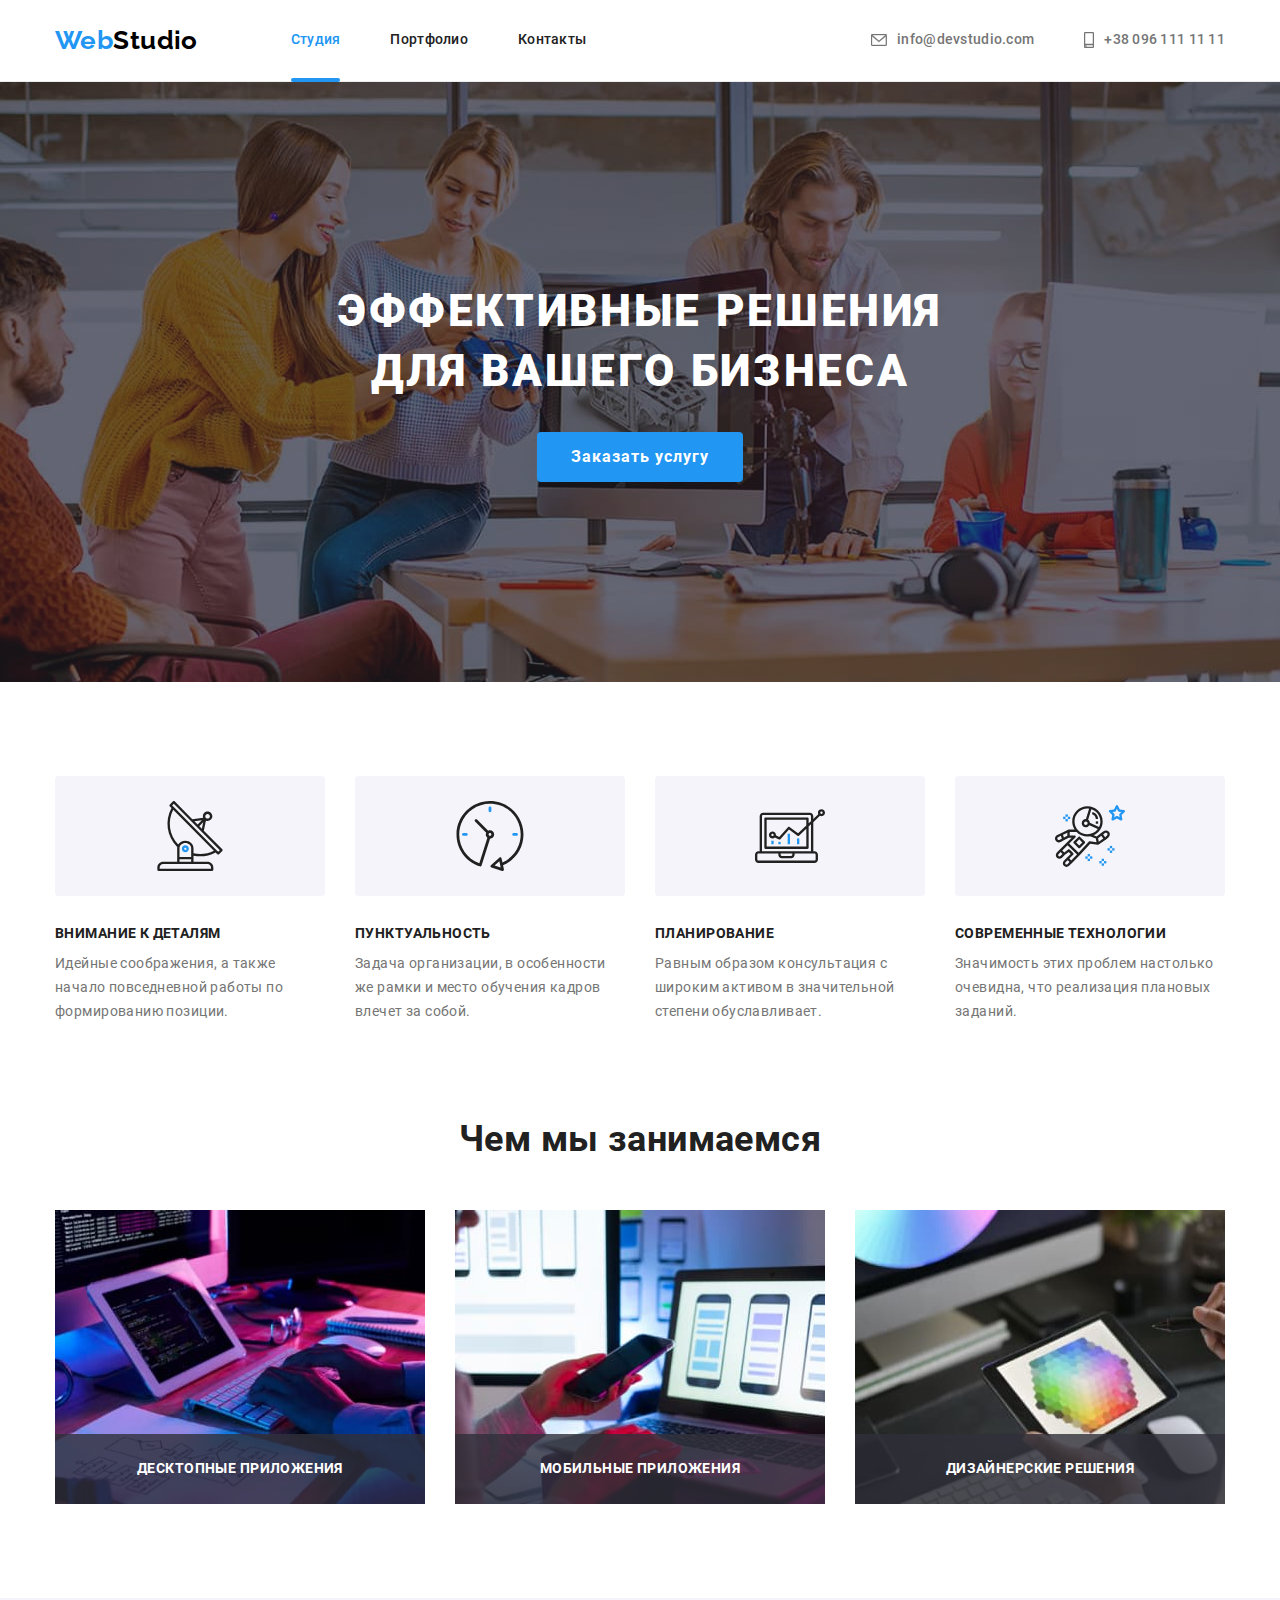
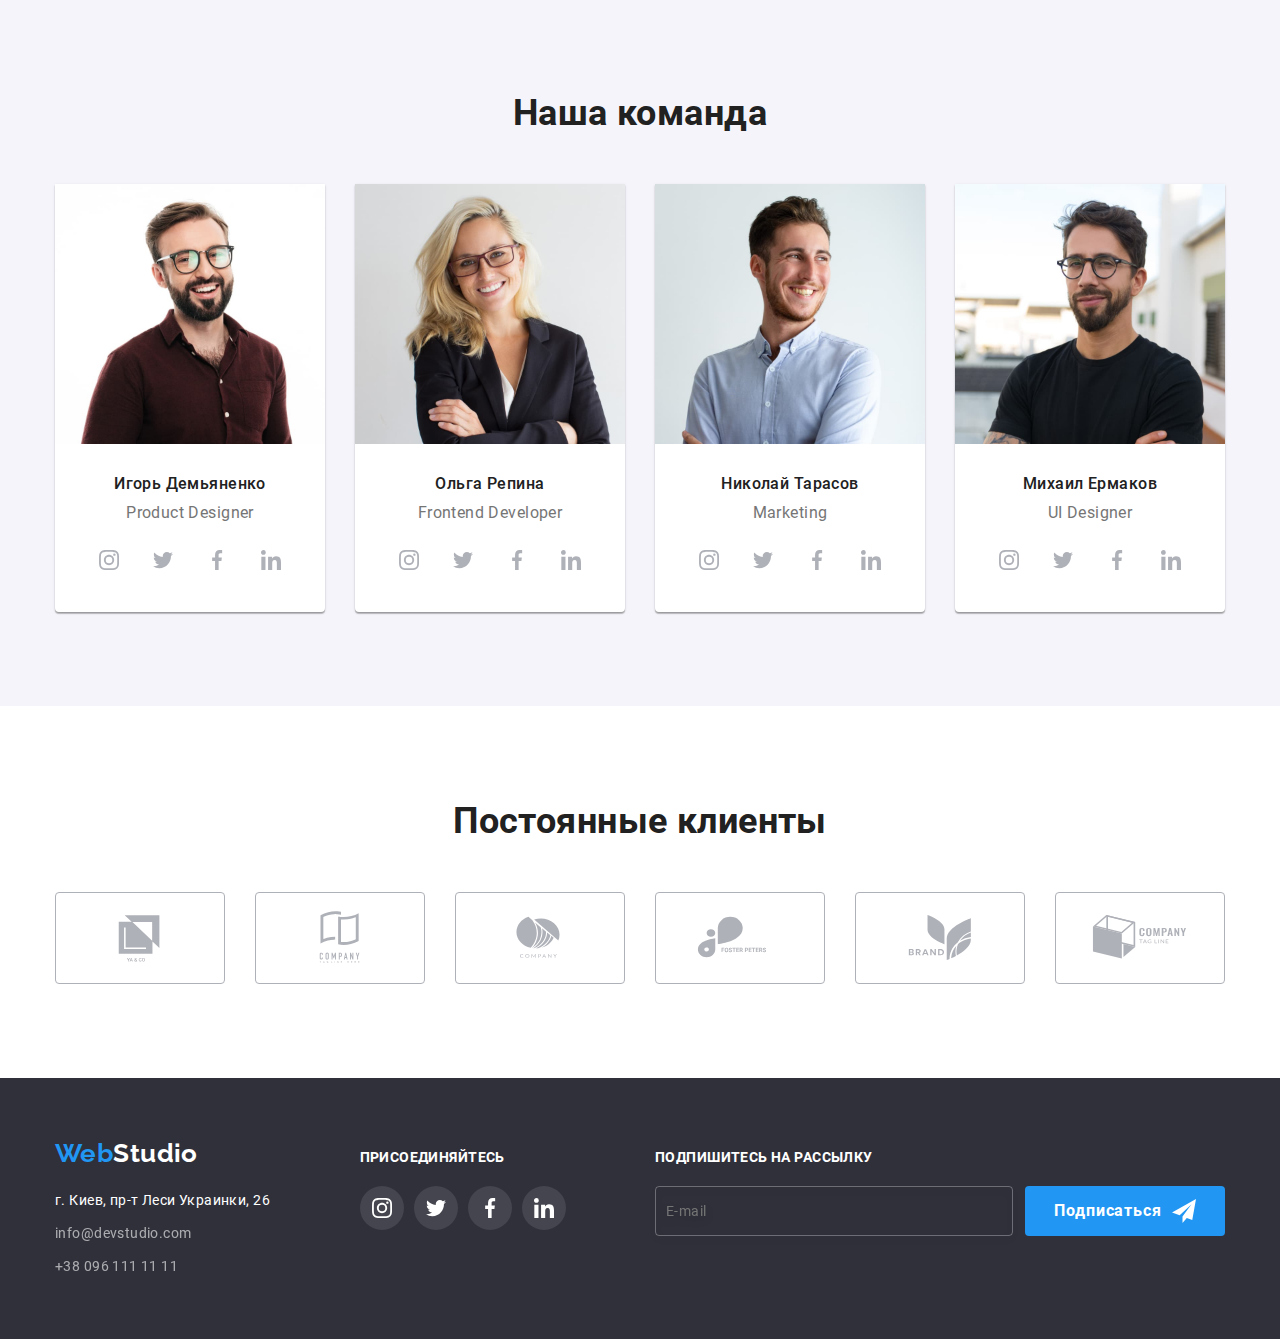
==== index.html @ 755f178f "Добавляет файлы из ДЗ№7" ====
<!DOCTYPE html>
<html lang="ru">
  <head>
    <meta charset="UTF-8" />
    <meta http-equiv="X-UA-Compatible" content="IE=edge" />
    <meta name="viewport" content="width=device-width, initial-scale=1.0" />
    <title>WebStudio</title>
    <link rel="stylesheet" href="./css/main.min.css " />
  </head>
  <body>
    <header class="header">
      <div class="container header__container">
        <nav class="header__nav">
          <a class="logo header__logo link" href="./index.html"><span class="logo--accent">Web</span>Studio</a>
          <ul class="menu">
            <li class="menu__item"><a class="link menu__link menu__link--current" href="./index.html">Студия</a></li>
            <li class="menu__item"><a class="link menu__link" href="./portfolio.html">Портфолио</a></li>
            <li class="menu__item"><a class="link menu__link" href="">Контакты</a></li>
          </ul>
        </nav>

        <ul class="menu header__contact">
          <li class="menu__item">
            <a class="link menu__link" href="mailto:info@devstudio.com">
              <svg class="menu__icon" width="16" height="12">
                <use href="./images/icons/sprite.svg#icon-mail"></use>
              </svg>
              info@devstudio.com
            </a>
          </li>
          <li class="menu__item">
            <a class="link menu__link" href="tel:+380961111111">
              <svg class="menu__icon" width="10" height="16">
                <use href="./images/icons/sprite.svg#icon-phone"></use>
              </svg>
              +38 096 111 11 11
            </a>
          </li>
        </ul>
      </div>
    </header>

    <main class="main">
      <section class="hero block block--bg-dark">
        <div class="container">
          <h1 class="hero__title">Эффективные решения<br />для вашего бизнеса</h1>
          <button class="hero__btn button" type="button" data-modal-open>Заказать услугу</button>
        </div>
      </section>

      <section class="features section">
        <div class="container">
          <h2 class="visually-hidden">Особенности</h2>
          <ul class="flex-list">
            <li class="item features__item">
              <h3 class="features__subtitle">Внимание к деталям</h3>
              <p class="features__text">
                Идейные соображения, а также начало повседневной работы по формированию позиции.
              </p>
            </li>
            <li class="item features__item">
              <h3 class="features__subtitle">Пунктуальность</h3>
              <p class="features__text">
                Задача организации, в особенности же рамки и место обучения кадров влечет за собой.
              </p>
            </li>
            <li class="item features__item">
              <h3 class="features__subtitle">Планирование</h3>
              <p class="features__text">
                Равным образом консультация с широким активом в значительной степени обуславливает.
              </p>
            </li>
            <li class="item features__item">
              <h3 class="features__subtitle">Современные технологии</h3>
              <p class="features__text">Значимость этих проблем настолько очевидна, что реализация плановых заданий.</p>
            </li>
          </ul>
        </div>
      </section>

      <section class="working section">
        <div class="container">
          <h2 class="section__title">Чем мы занимаемся</h2>
          <ul class="flex-list">
            <li class="item working__item">
              <div class="working__thumb">
                <img src="./images/studio/working-1.jpg" width="370" alt="десктопные приложения" />
                <div class="working__label">
                  <p class="working__text">Десктопные приложения</p>
                </div>
              </div>
            </li>
            <li class="item working__item">
              <div class="working__thumb">
                <img src="./images/studio/working-2.jpg" width="370" alt="мобильные приложения" />
                <div class="working__label">
                  <p class="working__text">Мобильные приложения</p>
                </div>
              </div>
            </li>
            <li class="item working__item">
              <div class="working__thumb">
                <img src="./images/studio/working-3.jpg" width="370" alt="дизайнерские решения" />
                <div class="working__label">
                  <p class="working__text">Дизайнерские решения</p>
                </div>
              </div>
            </li>
          </ul>
        </div>
      </section>

      <section class="team section">
        <div class="container">
          <h2 class="section__title">Наша команда</h2>
          <ul class="flex-list">
            <li class="item team__item">
              <img src="./images/studio/igor-demyanenko.jpg" width="270" alt="Игорь Демьяненко" />
              <div class="team__cards">
                <h3 class="team__subtitle">Игорь Демьяненко</h3>
                <p class="team__text" lang="en">Product Designer</p>
                <ul class="social-icons">
                  <li class="social-icons__item">
                    <a href="" class="social-icons__link" target="_blank" rel="noopener noreferrer">
                      <svg class="social-icons__svg">
                        <use href="./images/icons/sprite.svg#icon-instagram"></use>
                      </svg>
                    </a>
                  </li>
                  <li class="social-icons__item">
                    <a href="" class="social-icons__link" target="_blank" rel="noopener noreferrer">
                      <svg class="social-icons__svg">
                        <use href="./images/icons/sprite.svg#icon-twitter"></use>
                      </svg>
                    </a>
                  </li>
                  <li class="social-icons__item">
                    <a href="" class="social-icons__link" target="_blank" rel="noopener noreferrer">
                      <svg class="social-icons__svg">
                        <use href="./images/icons/sprite.svg#icon-facebook"></use>
                      </svg>
                    </a>
                  </li>
                  <li class="social-icons__item">
                    <a href="" class="social-icons__link" target="_blank" rel="noopener noreferrer">
                      <svg class="social-icons__svg">
                        <use href="./images/icons/sprite.svg#icon-linkedin"></use>
                      </svg>
                    </a>
                  </li>
                </ul>
              </div>
            </li>
            <li class="item team__item">
              <img src="./images/studio/olga-repina.jpg" width="270" alt="Ольга Репина" />
              <div class="team__cards">
                <h3 class="team__subtitle">Ольга Репина</h3>
                <p class="team__text" lang="en">Frontend Developer</p>
                <ul class="social-icons">
                  <li class="social-icons__item">
                    <a href="" class="social-icons__link" target="_blank" rel="noopener noreferrer">
                      <svg class="social-icons__svg">
                        <use href="./images/icons/sprite.svg#icon-instagram"></use>
                      </svg>
                    </a>
                  </li>
                  <li class="social-icons__item">
                    <a href="" class="social-icons__link" target="_blank" rel="noopener noreferrer">
                      <svg class="social-icons__svg">
                        <use href="./images/icons/sprite.svg#icon-twitter"></use>
                      </svg>
                    </a>
                  </li>
                  <li class="social-icons__item">
                    <a href="" class="social-icons__link" target="_blank" rel="noopener noreferrer">
                      <svg class="social-icons__svg">
                        <use href="./images/icons/sprite.svg#icon-facebook"></use>
                      </svg>
                    </a>
                  </li>
                  <li class="social-icons__item">
                    <a href="" class="social-icons__link" target="_blank" rel="noopener noreferrer">
                      <svg class="social-icons__svg">
                        <use href="./images/icons/sprite.svg#icon-linkedin"></use>
                      </svg>
                    </a>
                  </li>
                </ul>
              </div>
            </li>
            <li class="item team__item">
              <img src="./images/studio/nikolay-tarasov.jpg" width="270" alt="Николай Тарасов" />
              <div class="team__cards">
                <h3 class="team__subtitle">Николай Тарасов</h3>
                <p class="team__text" lang="en">Marketing</p>
                <ul class="social-icons">
                  <li class="social-icons__item">
                    <a href="" class="social-icons__link" target="_blank" rel="noopener noreferrer">
                      <svg class="social-icons__svg">
                        <use href="./images/icons/sprite.svg#icon-instagram"></use>
                      </svg>
                    </a>
                  </li>
                  <li class="social-icons__item">
                    <a href="" class="social-icons__link" target="_blank" rel="noopener noreferrer">
                      <svg class="social-icons__svg">
                        <use href="./images/icons/sprite.svg#icon-twitter"></use>
                      </svg>
                    </a>
                  </li>
                  <li class="social-icons__item">
                    <a href="" class="social-icons__link" target="_blank" rel="noopener noreferrer">
                      <svg class="social-icons__svg">
                        <use href="./images/icons/sprite.svg#icon-facebook"></use>
                      </svg>
                    </a>
                  </li>
                  <li class="social-icons__item">
                    <a href="" class="social-icons__link" target="_blank" rel="noopener noreferrer">
                      <svg class="social-icons__svg">
                        <use href="./images/icons/sprite.svg#icon-linkedin"></use>
                      </svg>
                    </a>
                  </li>
                </ul>
              </div>
            </li>
            <li class="item team__item">
              <img src="./images/studio/mikhail-yermakov.jpg" width="270" alt="Михаил Ермаков" />
              <div class="team__cards">
                <h3 class="team__subtitle">Михаил Ермаков</h3>
                <p class="team__text" lang="en">UI Designer</p>
                <ul class="social-icons">
                  <li class="social-icons__item">
                    <a href="" class="social-icons__link" target="_blank" rel="noopener noreferrer">
                      <svg class="social-icons__svg">
                        <use href="./images/icons/sprite.svg#icon-instagram"></use>
                      </svg>
                    </a>
                  </li>
                  <li class="social-icons__item">
                    <a href="" class="social-icons__link" target="_blank" rel="noopener noreferrer">
                      <svg class="social-icons__svg">
                        <use href="./images/icons/sprite.svg#icon-twitter"></use>
                      </svg>
                    </a>
                  </li>
                  <li class="social-icons__item">
                    <a href="" class="social-icons__link" target="_blank" rel="noopener noreferrer">
                      <svg class="social-icons__svg">
                        <use href="./images/icons/sprite.svg#icon-facebook"></use>
                      </svg>
                    </a>
                  </li>
                  <li class="social-icons__item">
                    <a href="" class="social-icons__link" target="_blank" rel="noopener noreferrer">
                      <svg class="social-icons__svg">
                        <use href="./images/icons/sprite.svg#icon-linkedin"></use>
                      </svg>
                    </a>
                  </li>
                </ul>
              </div>
            </li>
          </ul>
        </div>
      </section>

      <section class="client section">
        <div class="container">
          <h2 class="section__title">Постоянные клиенты</h2>
          <ul class="client__list">
            <li class="client__item">
              <a href="" class="client__link">
                <svg class="client__icons">
                  <use href="./images/icons/sprite.svg#icon-yaco"></use>
                </svg>
              </a>
            </li>
            <li class="client__item">
              <a href="" class="client__link">
                <svg class="client__icons">
                  <use href="./images/icons/sprite.svg#icon-tegline-here"></use>
                </svg>
              </a>
            </li>
            <li class="client__item">
              <a href="" class="client__link">
                <svg class="client__icons">
                  <use href="./images/icons/sprite.svg#icon-company"></use>
                </svg>
              </a>
            </li>
            <li class="client__item">
              <a href="" class="client__link">
                <svg class="client__icons">
                  <use href="./images/icons/sprite.svg#icon-foster"></use>
                </svg>
              </a>
            </li>
            <li class="client__item">
              <a href="" class="client__link">
                <svg class="client__icons">
                  <use href="./images/icons/sprite.svg#icon-brend"></use>
                </svg>
              </a>
            </li>
            <li class="client__item">
              <a href="" class="client__link">
                <svg class="client__icons">
                  <use href="./images/icons/sprite.svg#icon-teg-line"></use>
                </svg>
              </a>
            </li>
          </ul>
        </div>
      </section>
    </main>

    <footer class="footer block block--bg-dark">
      <div class="container footer__box">
        <div class="footer__block">
          <a class="logo footer__logo link" href="./index.html"><span class="logo--accent">Web</span>Studio</a>
          <address class="address">
            <ul class="address__list">
              <li class="address__item">
                <a
                  class="link address__link"
                  href="https://goo.gl/maps/YKfrbPaqu9JPs9dHA"
                  target="_blank"
                  rel="noopener noreferrer"
                >
                  г. Киев, пр-т Леси Украинки, 26
                </a>
              </li>
              <li class="address__item">
                <a class="link address__link" href="mailto:info@devstudio.com">info@devstudio.com</a>
              </li>
              <li class="address__item">
                <a class="link address__link" href="tel:+380961111111">+38 096 111 11 11</a>
              </li>
            </ul>
          </address>
        </div>
        <div class="footer__block">
          <p class="footer__title">присоединяйтесь</p>
          <ul class="social-icons">
            <li class="social-icons__item">
              <a href="" class="social-icons__link" target="_blank" rel="noopener noreferrer">
                <svg class="social-icons__svg social-icons__svg--write">
                  <use href="./images/icons/sprite.svg#icon-instagram"></use>
                </svg>
              </a>
            </li>
            <li class="social-icons__item">
              <a href="" class="social-icons__link" target="_blank" rel="noopener noreferrer">
                <svg class="social-icons__svg social-icons__svg--write">
                  <use href="./images/icons/sprite.svg#icon-twitter"></use>
                </svg>
              </a>
            </li>
            <li class="social-icons__item">
              <a href="" class="social-icons__link" target="_blank" rel="noopener noreferrer">
                <svg class="social-icons__svg social-icons__svg--write">
                  <use href="./images/icons/sprite.svg#icon-facebook"></use>
                </svg>
              </a>
            </li>
            <li class="social-icons__item">
              <a href="" class="social-icons__link" target="_blank" rel="noopener noreferrer">
                <svg class="social-icons__svg social-icons__svg--write">
                  <use href="./images/icons/sprite.svg#icon-linkedin"></use>
                </svg>
              </a>
            </li>
          </ul>
        </div>

        <form class="form-subscription">
          <label class="form-subscription__text" for="email">Подпишитесь на рассылку</label>
          <input
            class="form-subscription__input"
            type="email"
            name="email"
            placeholder="E-mail"
            id="email"
            autocomplete="off"
          />
          <button class="form-subscription__btn button" type="submit">
            Подписаться
            <svg class="form-subscription__svg">
              <use href="./images/icons/sprite.svg#icon-send"></use>
            </svg>
          </button>
        </form>
      </div>
    </footer>

    <!-- Модальное окно -->
    <div class="backdrop is-hidden" data-modal>
      <div class="modal">
        <button class="modal__btn-close" type="button" data-modal-close>
          <svg class="modal__icone-close">
            <use href="./images/icons/sprite.svg#icon-close"></use>
          </svg>
        </button>

        <form class="modal-form">
          <p class="modal-form__title">Оставьте свои данные, мы вам перезвоним</p>
          <div class="modal-form-group">
            <div class="modal-form__field">
              <label class="modal-form__label" for="username">Имя</label>
              <input class="modal-form__input" type="text" name="username" id="username" />
              <svg class="modal-form__icone">
                <use href="./images/icons/sprite.svg#icon-person"></use>
              </svg>
            </div>
            <div class="modal-form__field">
              <label class="modal-form__label" for="tel">Телефон</label>
              <input class="modal-form__input" type="tel" name="tel" id="tel" />
              <svg class="modal-form__icone">
                <use href="./images/icons/sprite.svg#icon-telephone"></use>
              </svg>
            </div>
            <div class="modal-form__field">
              <label class="modal-form__label" for="mail">Почта</label>
              <input class="modal-form__input" type="email" name="mail" id="mail" />
              <svg class="modal-form__icone">
                <use href="./images/icons/sprite.svg#icon-email-black"></use>
              </svg>
            </div>
            <div class="modal-form__field">
              <label class="modal-form__label" for="comment">Комментарий</label>
              <textarea
                class="modal-form__input modal-form__input--textarea"
                name="comment"
                id="comment"
                placeholder="Введите текст"
              ></textarea>
            </div>
          </div>

          <div class="modal-form__checkbox">
            <input class="checkbox__input visually-hidden" type="checkbox" name="checkbox" id="checkbox" />
            <label class="checkbox__label" for="checkbox">
              Соглашаюсь с рассылкой и принимаю
              <a class="checkbox__link" href="">Условия договора</a>
            </label>
          </div>

          <button class="modal-btn button" type="submit">Отправить</button>
        </form>
      </div>
    </div>

    <script src="./js/modal.js"></script>
  </body>
</html>
---- css/main.min.css ----
/*! modern-normalize v1.1.0 | MIT License | https://github.com/sindresorhus/modern-normalize */*,::before,::after{box-sizing:border-box}html{line-height:1.15;-webkit-text-size-adjust:100%;-moz-tab-size:4;tab-size:4}body{margin:0;font-family:system-ui,-apple-system,"Segoe UI",Roboto,Helvetica,Arial,sans-serif,"Apple Color Emoji","Segoe UI Emoji"}hr{height:0;color:inherit}abbr[title]{text-decoration:underline dotted}b,strong{font-weight:bolder}code,kbd,samp,pre{font-family:ui-monospace, SFMono-Regular, Consolas, "Liberation Mono", Menlo, monospace;font-size:1em}small{font-size:80%}sub,sup{font-size:75%;line-height:0;position:relative;vertical-align:baseline}sub{bottom:-0.25em}sup{top:-0.5em}table{text-indent:0;border-color:inherit}button,input,optgroup,select,textarea{font-family:inherit;font-size:100%;line-height:1.15;margin:0}button,select{text-transform:none}button,[type="button"],[type="reset"],[type="submit"]{-webkit-appearance:button}::-moz-focus-inner{border-style:none;padding:0}:-moz-focusring{outline:1px dotted ButtonText}:-moz-ui-invalid{box-shadow:none}legend{padding:0}progress{vertical-align:baseline}::-webkit-inner-spin-button,::-webkit-outer-spin-button{height:auto}[type="search"]{-webkit-appearance:textfield;outline-offset:-2px}::-webkit-search-decoration{-webkit-appearance:none}::-webkit-file-upload-button{-webkit-appearance:button;font:inherit}summary{display:list-item}@font-face{font-family:"Roboto";font-style:normal;font-weight:400;font-display:swap;src:local("Roboto"),url("../fonts/roboto-v27-latin_cyrillic-regular.woff2") format("woff2"),url("../fonts/roboto-v27-latin_cyrillic-regular.woff") format("woff")}@font-face{font-family:"Roboto";font-style:normal;font-weight:500;font-display:swap;src:local("Roboto"),url("../fonts/roboto-v27-latin_cyrillic-500.woff2") format("woff2"),url("../fonts/roboto-v27-latin_cyrillic-500.woff") format("woff")}@font-face{font-family:"Roboto";font-style:normal;font-weight:700;font-display:swap;src:local("Roboto"),url("../fonts/roboto-v27-latin_cyrillic-700.woff2") format("woff2"),url("../fonts/roboto-v27-latin_cyrillic-700.woff") format("woff")}@font-face{font-family:"Roboto";font-style:normal;font-weight:900;font-display:swap;src:local("Roboto"),url("../fonts/roboto-v27-latin_cyrillic-900.woff2") format("woff2"),url("../fonts/roboto-v27-latin_cyrillic-900.woff") format("woff")}@font-face{font-family:"Raleway";font-style:normal;font-weight:700;font-display:swap;src:local("Raleway"),url("../fonts/raleway-v19-latin_cyrillic-700.woff2") format("woff2"),url("../fonts/raleway-v19-latin_cyrillic-700.woff") format("woff")}:root{--primary-background-color: #ffffff;--secondary-background-color: #2f303a;--accent-background-color: #f5f4fa;--primary-text-color: #212121;--secondary-text-color: #757575;--accent-text-color: #ffffff;--accent-color: #2196f3;--secondary-accent-color: #000000;--icons-color: #afb1b8;--duration: 250ms;--timing-function: cubic-bezier(0.4, 0, 0.2, 1)}html{box-sizing:border-box}*,*::before,*::after{box-sizing:inherit}body{background-color:var(--primary-background-color);color:var(--primary-text-color);font-family:Roboto, sans-serif;font-size:14px;letter-spacing:0.03em}h1,h2,h3,p,ul{margin:0;padding:0;list-style:none}img{display:block;max-width:100%;height:auto}.flex-list{display:flex;flex-wrap:wrap;margin-left:-30px;margin-top:-30px}.item{margin-left:30px;margin-top:30px}.link{color:inherit;text-decoration:none;transition-property:color;transition-duration:var(--duration);transition-timing-function:var(--timing-function)}.link:hover,.link:focus{color:var(--accent-color)}.visually-hidden{position:absolute !important;clip:rect(1px 1px 1px 1px);clip:rect(1px, 1px, 1px, 1px);padding:0 !important;border:0 !important;height:1px !important;width:1px !important;overflow:hidden}.container{width:1200px;padding:0 15px;margin:0 auto}.button{background-color:var(--accent-color);color:var(--accent-text-color);font-weight:700;font-size:16px;line-height:1.87;align-items:center;letter-spacing:0.06em;border-radius:4px;min-width:200px;border:none;cursor:pointer;transform:scale(1);transition-property:box-shadow, transform;transition-duration:var(--duration);transition-timing-function:var(--timing-function)}.button:active{transform:scale(0.9)}.logo{font-family:Raleway;font-weight:700;font-size:26px;line-height:1.19}.logo--accent{color:var(--accent-color);border:none}.menu{display:inline-flex;align-items:center}.menu__item:not(:last-child){margin-right:50px}.menu__link{display:inline-flex;align-items:center;padding:32px 0;font-weight:500;line-height:1.14;letter-spacing:0.02em}.menu__icon{fill:var(--secondary-text-color);margin-right:10px;stroke:currentColor}.menu__item{position:relative}.menu__link--current{color:var(--accent-color)}.menu__link--current::after{content:"";position:absolute;left:0;bottom:-1.5px;display:block;width:100%;height:4px;background:var(--accent-color);border-radius:2px}.social-icons{display:inline-flex}.social-icons__item:not(:last-child){margin-right:10px}.social-icons__link{display:flex;justify-content:center;align-items:center;width:44px;height:44px;border-radius:50%;background-color:var(--primary-background-color);transition-property:background-color;transition-duration:var(--duration);transition-timing-function:var(--timing-function)}.social-icons__link:hover,.social-icons__link:focus{background-color:var(--accent-color)}.social-icons__svg{width:20px;height:20px;fill:var(--icons-color);transition-property:fill;transition-duration:var(--duration);transition-timing-function:var(--timing-function)}.social-icons__link:hover .social-icons__svg,.social-icons__link:focus .social-icons__svg{fill:var(--accent-text-color)}.form-subscription{display:inline-flex;max-width:570px;flex-wrap:wrap}.form-subscription__text{font-weight:700;line-height:1.14;text-transform:uppercase;margin-bottom:20px}.form-subscription__input{width:358px;height:50px;border:1px solid rgba(255,255,255,0.3);filter:drop-shadow(0px 4px 4px rgba(0,0,0,0.15));border-radius:4px;letter-spacing:0.03em;padding-left:10px;background-color:transparent;color:rgba(255,255,255,0.6);margin-right:12px}.form-subscription__btn{display:flex;justify-content:center}.form-subscription__btn:hover,.form-subscription__btn:focus{box-shadow:0px 4px 4px rgba(0,0,0,0.15)}.form-subscription__svg{width:24px;height:24px;margin-left:10px}.backdrop{position:fixed;top:0;left:0;width:100%;height:100%;background-color:rgba(0,0,0,0.2);opacity:1;transition-property:opacity;transition-duration:var(--duration);transition-timing-function:var(--timing-function)}.is-hidden{opacity:0;pointer-events:none}.backdrop.is-hidden .modal{transform:translate(-50%, -50%) scale(1.1)}.modal{position:absolute;top:50%;left:50%;transform:translate(-50%, -50%) scale(1);padding:40px;width:528px;height:581px;max-height:100vh;box-shadow:0px 1px 3px rgba(0,0,0,0.12),0px 1px 1px rgba(0,0,0,0.14),0px 2px 1px rgba(0,0,0,0.2);border-radius:4px;background:var(--primary-background-color);transition-property:transform;transition-duration:var(--duration);transition-timing-function:var(--timing-function)}.modal__btn-close{position:absolute;top:8px;right:8px;width:30px;height:30px;background-color:var(--primary-background-color);border:1px solid rgba(0,0,0,0.1);border-radius:50%;cursor:pointer;transform:scale(1);transition-property:transform;transition-duration:var(--duration);transition-timing-function:var(--timing-function)}.modal__btn-close:active{transform:scale(0.9)}.modal__icone-close{width:100%;height:100%}.modal__btn-close:hover .modal__icone-close,.modal__btn-close:focus .modal__icone-close{fill:var(--accent-color)}.modal-form{box-sizing:border-box;text-align:left;width:100%;color:var(--secondary-text-color)}.modal-form__title{font-weight:700;font-size:20px;line-height:1.15;text-align:center;margin-bottom:12px;color:var(--primary-text-color)}.modal-form__field{position:relative;margin-bottom:10px}.modal-form__field:last-child{margin-bottom:20px}.modal-form__label{display:inline-block;font-size:12px;line-height:1.17;letter-spacing:0.01em;margin-bottom:4px}.modal-form__input{width:100%;height:40px;border:1px solid rgba(33,33,33,0.2);box-sizing:border-box;border-radius:4px;padding-left:42px;transition-property:border-color;transition-duration:var(--duration);transition-timing-function:var(--timing-function)}.modal-form__input:focus{border-color:var(--accent-color);outline:none}.modal-form__input--textarea{display:block;height:120px;padding:12px 16px;resize:none}.modal-form__input--textarea::placeholder{color:rgba(117,117,117,0.5)}.modal-form__icone{position:absolute;left:12px;bottom:11px;width:18px;height:18px;transition-property:fill;transition-duration:var(--duration);transition-timing-function:var(--timing-function)}.modal-form__input:focus+.modal-form__icone{fill:var(--accent-color)}.modal-form__checkbox{text-align:center;margin-bottom:30px}.checkbox__label{line-height:1.71}.checkbox__label::before{content:"";display:inline-block;width:16px;height:15px;border:1.5px solid var(--primary-text-color);box-shadow:0px 1px 3px rgba(0,0,0,0.12),0px 1px 1px rgba(0,0,0,0.14),0px 2px 1px rgba(0,0,0,0.2);border-radius:2px}.checkbox__input:checked+.checkbox__label::before{background-image:url(../images/icons/check.svg);background-repeat:no-repeat;background-position:center;background-size:contain;background-color:var(--accent-color);border:var(--accent-color);border-radius:2px}.checkbox__input{transition-property:border-color;transition-duration:var(--duration);transition-timing-function:var(--timing-function)}.checkbox__input:focus+.checkbox__label::before{border-color:var(--accent-color)}.checkbox__input:hover+.checkbox__label::before{cursor:pointer}.checkbox__link{color:var(--accent-color)}.modal-btn{display:block;margin-left:auto;margin-right:auto;height:50px;box-shadow:0px 4px 4px rgba(0,0,0,0.15)}.section{padding:94px 0}.section__title{text-align:center;font-weight:700;font-size:36px;line-height:1.17;margin-bottom:50px}.header{border-bottom:1px solid #ececec}.header__container{display:flex;justify-content:space-between}.header__nav{display:inline-flex;align-items:center}.header__logo{color:var(--secondary-accent-color);margin-right:93px;padding:25px 0px}.header__contact{color:var(--secondary-text-color)}.hero{text-align:center;padding-top:200px;padding-bottom:200px;height:600px;max-width:1600px;margin-left:auto;margin-right:auto;background-image:linear-gradient(to right, rgba(47,48,58,0.4), rgba(47,48,58,0.4)),url(../images/studio/img-overlay.jpg);background-repeat:no-repeat;background-position:center;background-size:cover}.block--bg-dark{background-color:var(--secondary-background-color)}.hero__title{color:var(--accent-text-color);font-weight:900;font-size:44px;line-height:1.36;letter-spacing:0.06em;text-transform:uppercase;margin-bottom:30px}.hero__btn{padding:10px 34px}.features__item{flex-basis:calc((100% - 4 * 30px) / 4)}.features__item::before{display:block;content:"";width:270px;height:120px;background-color:var(--accent-background-color);border-radius:4px;margin-bottom:30px;background-repeat:no-repeat;background-size:auto;background-position:center}.features__item:nth-child(1)::before{background-image:url(../images/icons/antenna.svg)}.features__item:nth-child(2)::before{background-image:url(../images/icons/clock.svg)}.features__item:nth-child(3)::before{background-image:url(../images/icons/diagram.svg)}.features__item:nth-child(4)::before{background-image:url(../images/icons/astronaut.svg)}.features__subtitle{font-weight:700;font-size:14px;line-height:1.14;text-transform:uppercase;margin-bottom:10px}.features__text{color:var(--secondary-text-color);line-height:1.71}.working{padding-top:0}.working__item{flex-basis:calc((100% - 3 * 30px) / 3)}.working__thumb{position:relative}.working__label{position:absolute;bottom:0;width:100%;height:70px;display:flex;align-items:center;justify-content:center;background:rgba(47,48,58,0.8)}.working__text{font-weight:700;line-height:1.14;text-transform:uppercase;color:var(--accent-text-color)}.team{background-color:var(--accent-background-color);text-align:center}.team__item{flex-basis:calc((100% - 4 * 30px) / 4);box-shadow:0px 1px 3px rgba(0,0,0,0.12),0px 1px 1px rgba(0,0,0,0.14),0px 2px 1px rgba(0,0,0,0.2);border-radius:0px 0px 4px 4px;background-color:var(--primary-background-color)}.team__cards{padding:30px 0px}.team__subtitle{font-weight:500;font-size:16px;line-height:1.19;margin-bottom:10px}.team__text{color:var(--secondary-text-color);font-size:16px;line-height:1.19;margin-bottom:16px}.client__list{display:inline-flex}.client__item:not(:last-child){margin-right:30px}.client__link{display:flex;justify-content:center;align-items:center;width:170px;height:92px;border:1px solid var(--icons-color);border-radius:4px;transition-property:border-color;transition-duration:var(--duration);transition-timing-function:var(--timing-function)}.client__link:hover,.client__link:focus{border-color:var(--accent-color)}.client__icons{width:106px;height:60px;fill:var(--icons-color);transition-property:fill;transition-duration:var(--duration);transition-timing-function:var(--timing-function)}.client__link:hover .client__icons,.client__link:focus .client__icons{fill:var(--accent-color)}.filters{display:flex;justify-content:center;margin-bottom:50px}.filters__item:not(:last-child){margin-right:8px}.filters__btn{background-color:var(--accent-background-color);color:var(--primary-text-color);font-weight:500;font-size:16px;line-height:1.62;text-align:center;cursor:pointer;border-radius:4px;border:none;padding:6px 22px;transition-property:background-color, color, box-shadow;transition-duration:var(--duration);transition-timing-function:var(--timing-function)}.filters__btn:hover,.filters__btn:focus{background-color:var(--accent-color);color:var(--accent-text-color);box-shadow:0px 3px 1px rgba(0,0,0,0.1),0px 1px 2px rgba(0,0,0,0.08),0px 2px 2px rgba(0,0,0,0.12)}.filters__btn--current{background-color:var(--accent-color);color:var(--accent-text-color)}.portfolio__item{flex-basis:calc((100% - 3 * 30px) / 3)}.portfolio__link{display:block;text-decoration:none;transition-property:box-shadow;transition-duration:var(--duration);transition-timing-function:var(--timing-function)}.portfolio__link:hover,.portfolio__link:focus{box-shadow:0px 1px 1px rgba(0,0,0,0.12),0px 4px 4px rgba(0,0,0,0.06),1px 4px 6px rgba(0,0,0,0.16)}.portfolio__thumb{position:relative;overflow:hidden}.portfolio__overlay{position:absolute;top:0;left:0;width:100%;height:100%;padding:63px 24px;background:rgba(33,150,243,0.9);opacity:0;transform:translateY(100%);transition-property:transform, opacity;transition-duration:var(--duration);transition-timing-function:var(--timing-function)}.portfolio__link:hover .portfolio__overlay,.portfolio__link:focus .portfolio__overlay{transform:translateY(0);opacity:1}.portfolio__text{font-size:18px;line-height:1.56;color:var(--accent-text-color)}.portfolio__subtitle{font-weight:700;font-size:18px;line-height:2;letter-spacing:0.06em;color:var(--primary-text-color)}.portfolio__label{color:var(--secondary-text-color);font-size:16px;line-height:1.87}.portfolio__project{border:1px solid #eeeeee;border-top:none;padding:20px 24px}.footer{padding-top:60px;padding-bottom:60px;color:var(--accent-text-color)}.footer__box{display:flex;align-items:baseline}.footer__block{max-width:270px;margin-right:auto}.footer__logo{display:block;margin-bottom:20px}.address__item:not(:first-child){opacity:0.6;margin-top:9px}.address__link{font-style:normal;line-height:1.71}.footer__title{font-weight:700;line-height:1.14;text-transform:uppercase;margin-bottom:20px}.social-icons__link{background:rgba(255,255,255,0.1)}.social-icons__link:not(:last-child){margin-right:10px}.social-icons__svg--write{fill:var(--accent-text-color)}
/*# sourceMappingURL=main.min.css.map */
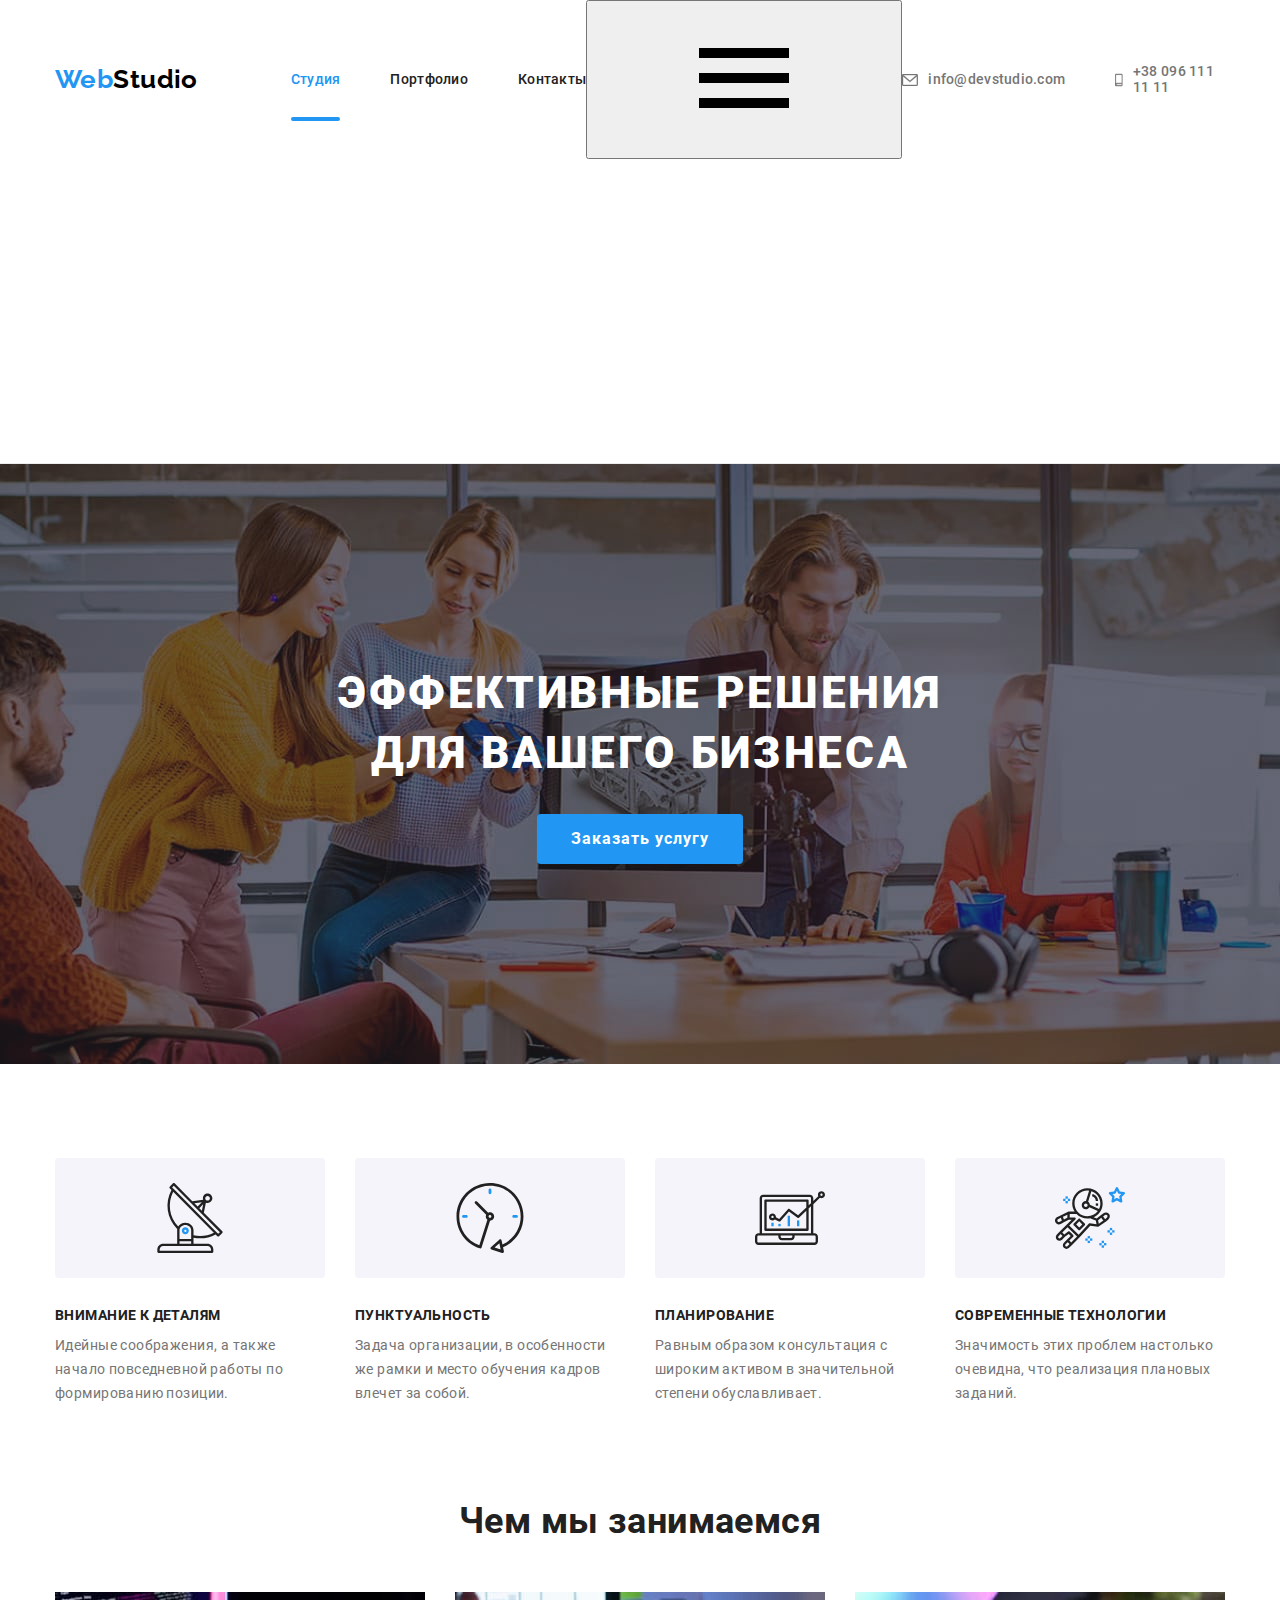
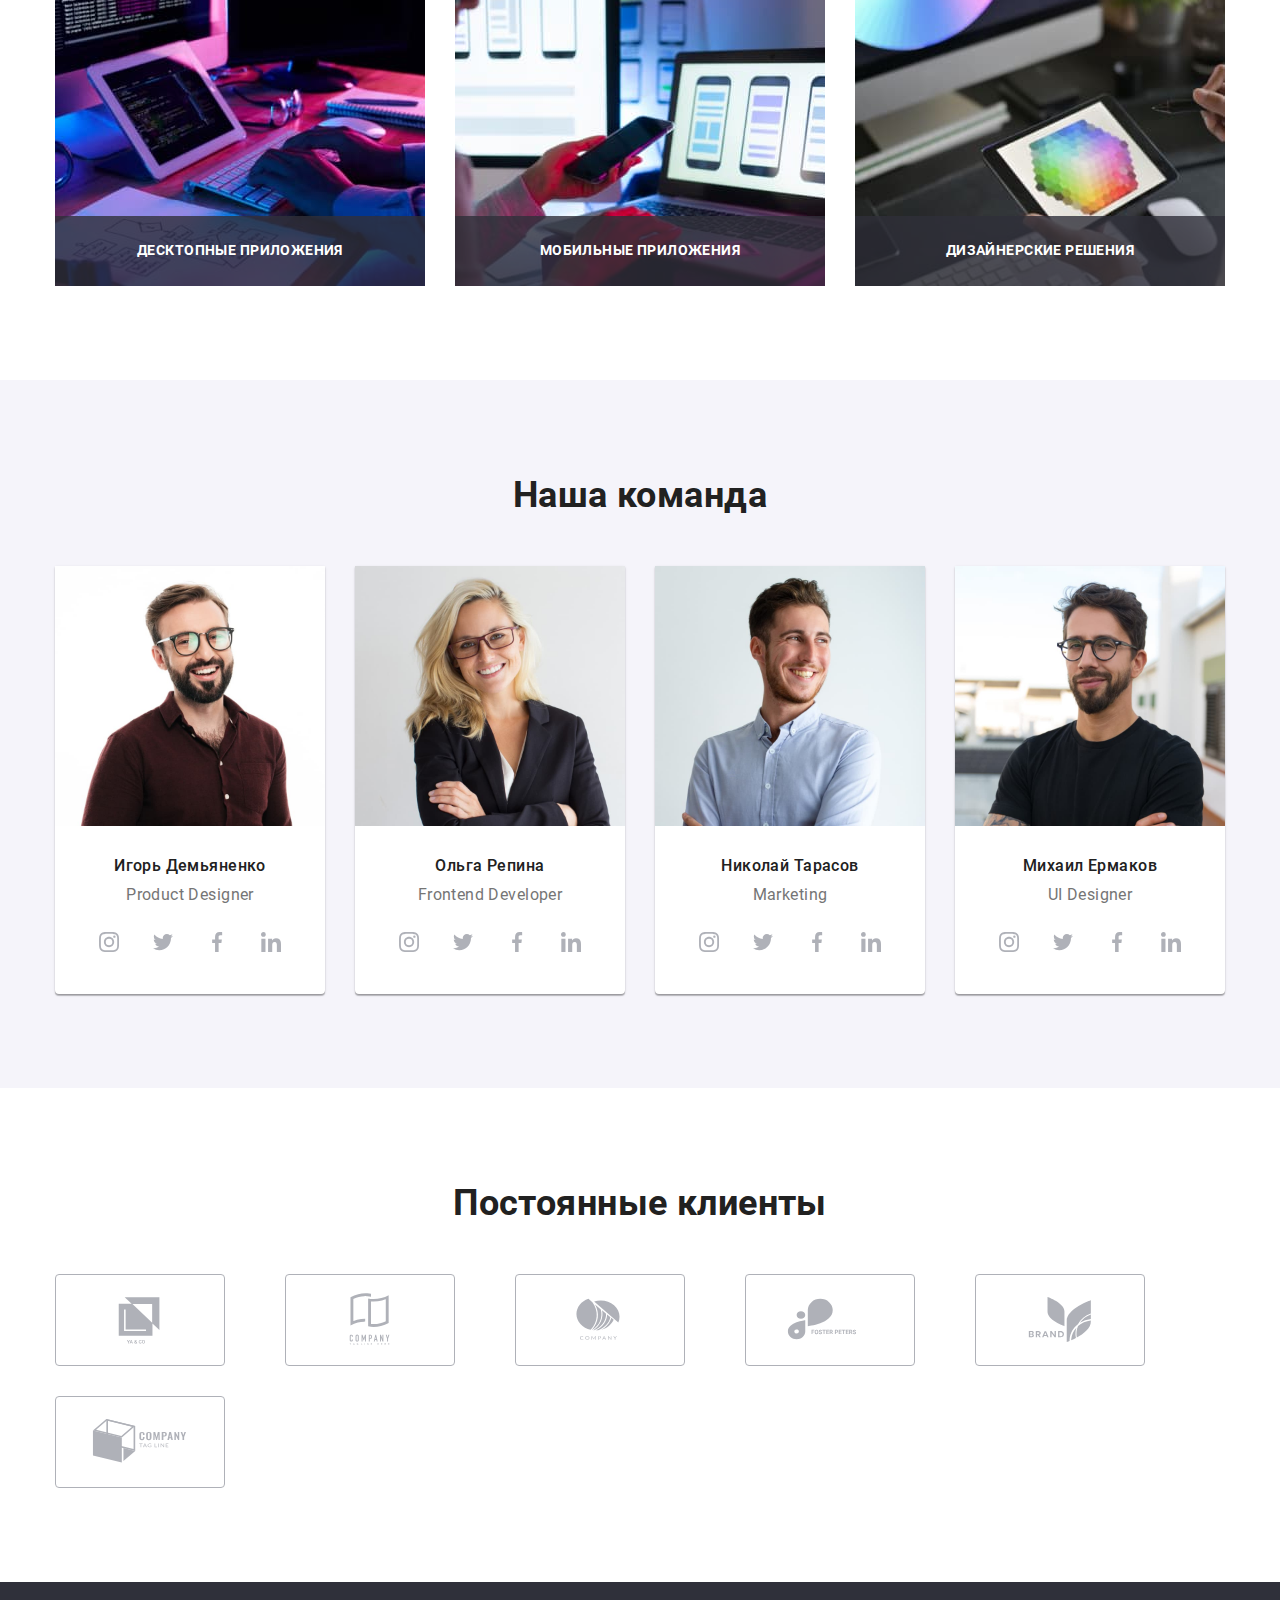
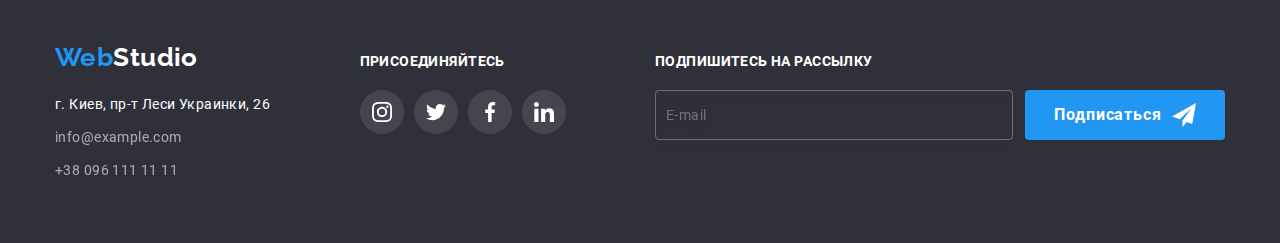
==== commit a3fa5af3: "Добавляет разметку мобильного меню" ====
--- a/index.html
+++ b/index.html
@@ -12,12 +12,19 @@
       <div class="container header__container">
         <nav class="header__nav">
           <a class="logo header__logo link" href="./index.html"><span class="logo--accent">Web</span>Studio</a>
+
           <ul class="menu">
             <li class="menu__item"><a class="link menu__link menu__link--current" href="./index.html">Студия</a></li>
             <li class="menu__item"><a class="link menu__link" href="./portfolio.html">Портфолио</a></li>
             <li class="menu__item"><a class="link menu__link" href="">Контакты</a></li>
           </ul>
         </nav>
+
+        <button class="mobile-menu__btn-open" type="button">
+          <svg class="mobile-menu__icon-open">
+            <use href="./images/icons/sprite.svg#mob-menu-open"></use>
+          </svg>
+        </button>
 
         <ul class="menu header__contact">
           <li class="menu__item">
@@ -38,6 +45,46 @@
           </li>
         </ul>
       </div>
+
+      <div class="mobile-menu is-hidden">
+        <div class="mobile-menu__container container">
+          <button class="mobile-menu__btn-close">
+            <svg class="mobile-menu__icone-close">
+              <use href="./images/icons/sprite.svg#icon-close"></use>
+            </svg>
+          </button>
+          <div>
+            <ul class="mobile-menu__list">
+              <li class="mobile-menu__item">
+                <a class="link link--current" href="./index.html"> Студия </a>
+              </li>
+              <li class="mobile-menu__item">
+                <a class="link" href="./portfolio.html">Портфолио </a>
+              </li>
+              <li class="mobile-menu__item">
+                <a class="link" href="">Контакты</a>
+              </li>
+            </ul>
+          </div>
+
+          <div>
+            <ul class="mobile-menu__contacts">
+              <li class="mobile-menu__item">
+                <a class="link" href="">+38 096 111 11 11</a>
+              </li>
+              <li class="mobile-menu__item">
+                <a class="link" href="">info@devstudio.com</a>
+              </li>
+            </ul>
+            <ul class="mobile-menu__social">
+              <li class="mobile-menu__item"><a class="link" href="">Instagram</a></li>
+              <li class="mobile-menu__item"><a class="link" href="">Twitter</a></li>
+              <li class="mobile-menu__item"><a class="link" href="">Facebook</a></li>
+              <li class="mobile-menu__item"><a class="link" href="">LinkedIn</a></li>
+            </ul>
+          </div>
+        </div>
+      </div>
     </header>
 
     <main class="main">
@@ -269,43 +316,43 @@
       <section class="client section">
         <div class="container">
           <h2 class="section__title">Постоянные клиенты</h2>
-          <ul class="client__list">
-            <li class="client__item">
+          <ul class="flex-list">
+            <li class="item client__item">
               <a href="" class="client__link">
                 <svg class="client__icons">
                   <use href="./images/icons/sprite.svg#icon-yaco"></use>
                 </svg>
               </a>
             </li>
-            <li class="client__item">
+            <li class="item client__item">
               <a href="" class="client__link">
                 <svg class="client__icons">
                   <use href="./images/icons/sprite.svg#icon-tegline-here"></use>
                 </svg>
               </a>
             </li>
-            <li class="client__item">
+            <li class="item client__item">
               <a href="" class="client__link">
                 <svg class="client__icons">
                   <use href="./images/icons/sprite.svg#icon-company"></use>
                 </svg>
               </a>
             </li>
-            <li class="client__item">
+            <li class="item client__item">
               <a href="" class="client__link">
                 <svg class="client__icons">
                   <use href="./images/icons/sprite.svg#icon-foster"></use>
                 </svg>
               </a>
             </li>
-            <li class="client__item">
+            <li class="item client__item">
               <a href="" class="client__link">
                 <svg class="client__icons">
                   <use href="./images/icons/sprite.svg#icon-brend"></use>
                 </svg>
               </a>
             </li>
-            <li class="client__item">
+            <li class="item client__item">
               <a href="" class="client__link">
                 <svg class="client__icons">
                   <use href="./images/icons/sprite.svg#icon-teg-line"></use>
@@ -334,7 +381,7 @@
                 </a>
               </li>
               <li class="address__item">
-                <a class="link address__link" href="mailto:info@devstudio.com">info@devstudio.com</a>
+                <a class="link address__link" href="mailto:info@devstudio.com">info@example.com</a>
               </li>
               <li class="address__item">
                 <a class="link address__link" href="tel:+380961111111">+38 096 111 11 11</a>
@@ -454,5 +501,6 @@
     </div>
 
     <script src="./js/modal.js"></script>
+    <script src="./js/mobile-menu.js"></script>
   </body>
 </html>
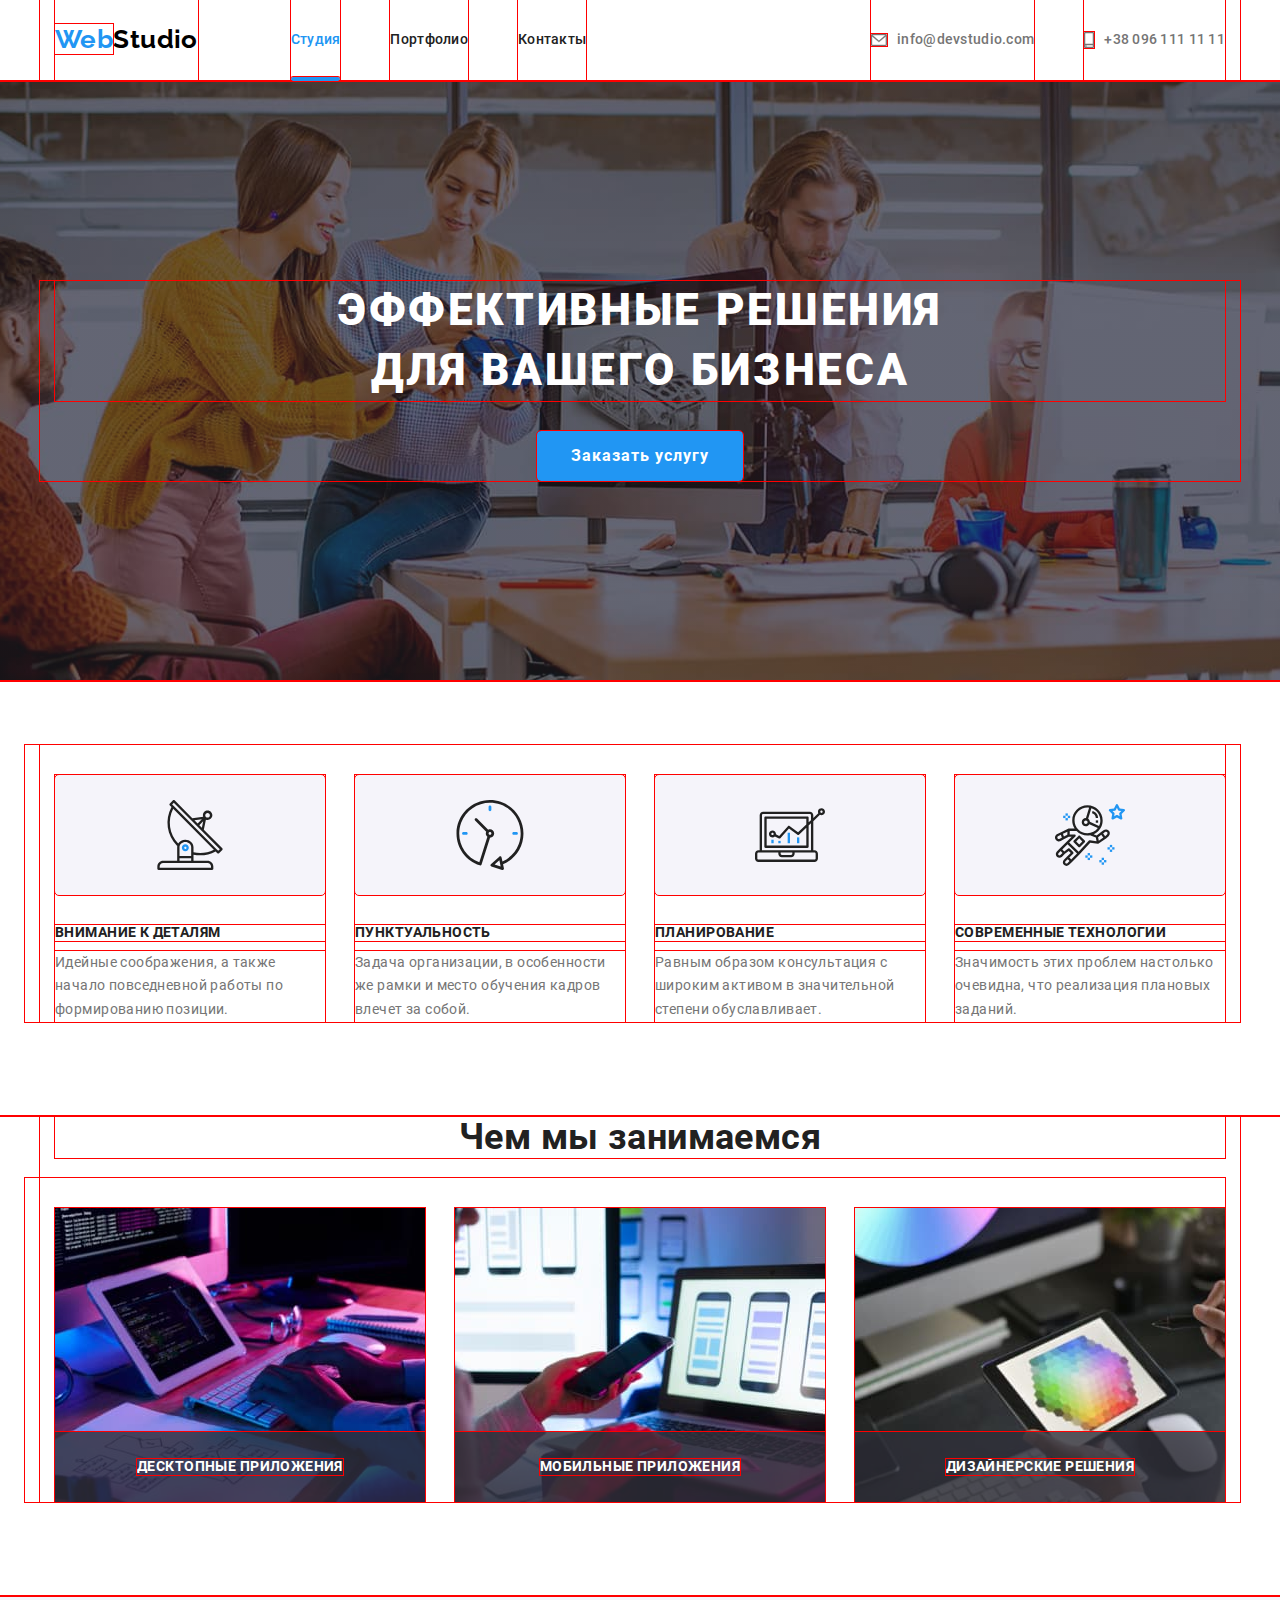
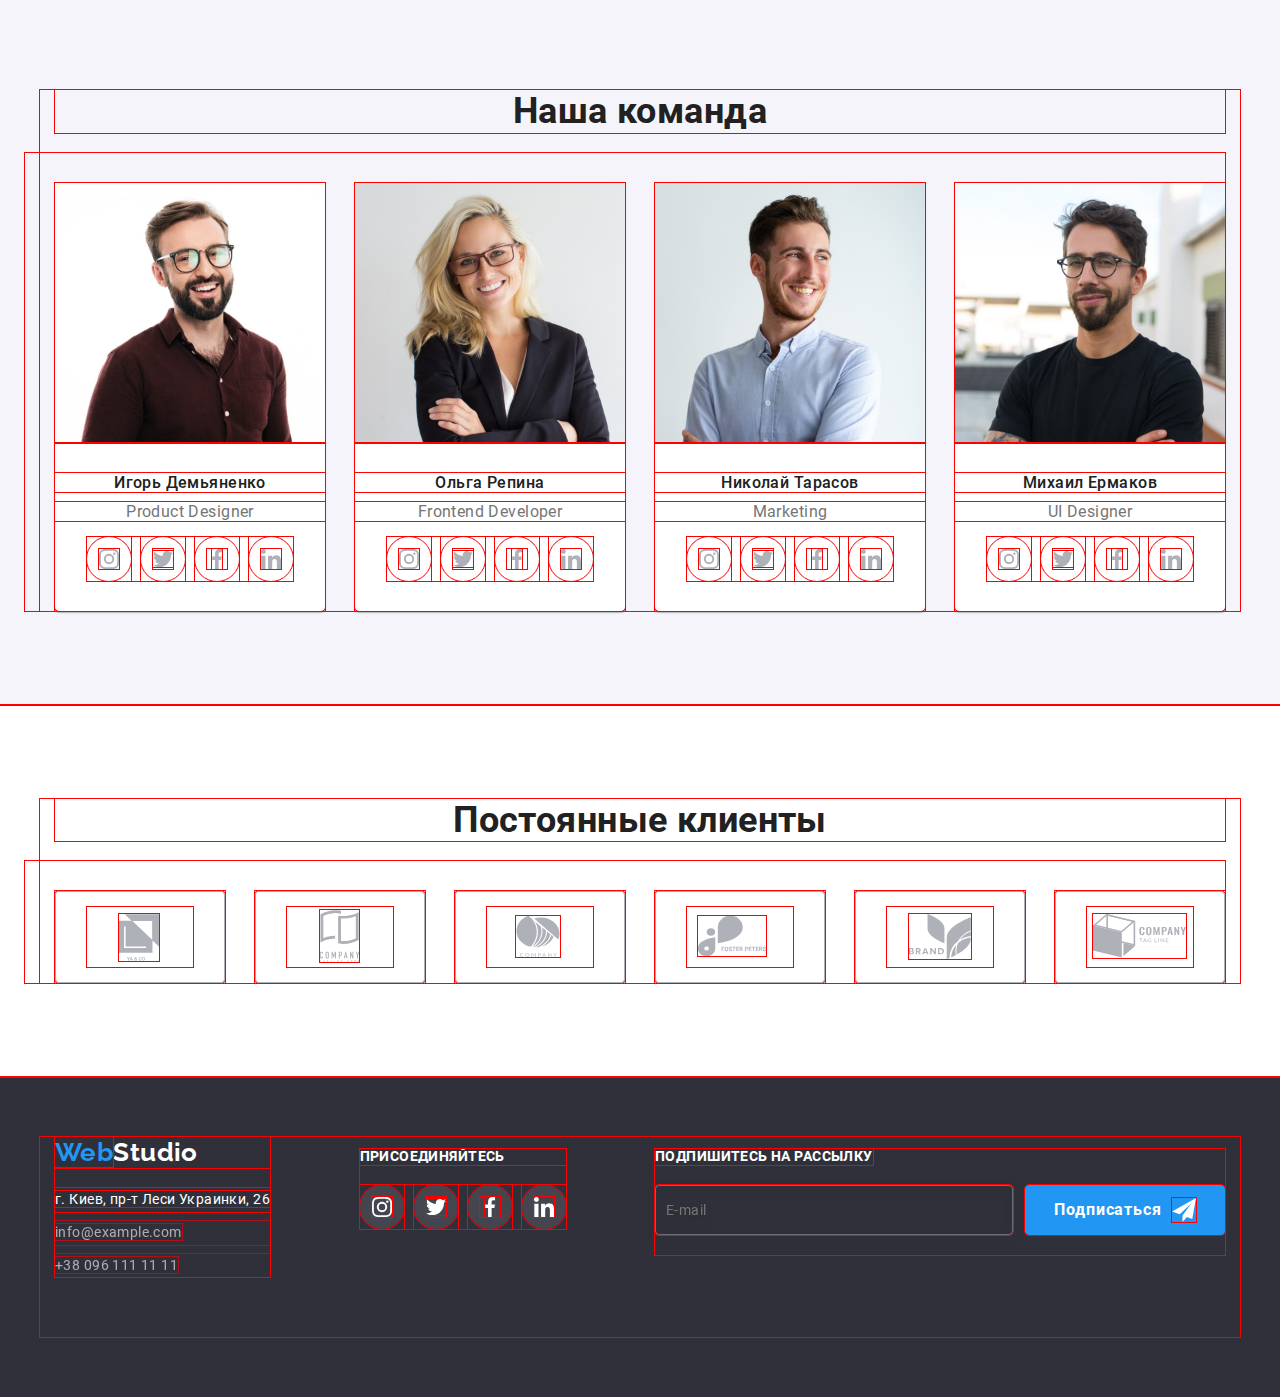
==== commit 0489de8b: "Выполняет верстку адаптивной версии header" ====
--- a/index.html
+++ b/index.html
@@ -26,17 +26,17 @@
           </svg>
         </button>
 
-        <ul class="menu header__contact">
-          <li class="menu__item">
-            <a class="link menu__link" href="mailto:info@devstudio.com">
+        <ul class="menu header-contact">
+          <li class="header-contact__item">
+            <a class="link header-contact__link" href="mailto:info@devstudio.com">
               <svg class="menu__icon" width="16" height="12">
                 <use href="./images/icons/sprite.svg#icon-mail"></use>
               </svg>
               info@devstudio.com
             </a>
           </li>
-          <li class="menu__item">
-            <a class="link menu__link" href="tel:+380961111111">
+          <li class="header-contact__item">
+            <a class="link header-contact__link" href="tel:+380961111111">
               <svg class="menu__icon" width="10" height="16">
                 <use href="./images/icons/sprite.svg#icon-phone"></use>
               </svg>
--- a/css/main.min.css
+++ b/css/main.min.css
@@ -1,2 +1,2 @@
-/*! modern-normalize v1.1.0 | MIT License | https://github.com/sindresorhus/modern-normalize */*,::before,::after{box-sizing:border-box}html{line-height:1.15;-webkit-text-size-adjust:100%;-moz-tab-size:4;tab-size:4}body{margin:0;font-family:system-ui,-apple-system,"Segoe UI",Roboto,Helvetica,Arial,sans-serif,"Apple Color Emoji","Segoe UI Emoji"}hr{height:0;color:inherit}abbr[title]{text-decoration:underline dotted}b,strong{font-weight:bolder}code,kbd,samp,pre{font-family:ui-monospace, SFMono-Regular, Consolas, "Liberation Mono", Menlo, monospace;font-size:1em}small{font-size:80%}sub,sup{font-size:75%;line-height:0;position:relative;vertical-align:baseline}sub{bottom:-0.25em}sup{top:-0.5em}table{text-indent:0;border-color:inherit}button,input,optgroup,select,textarea{font-family:inherit;font-size:100%;line-height:1.15;margin:0}button,select{text-transform:none}button,[type="button"],[type="reset"],[type="submit"]{-webkit-appearance:button}::-moz-focus-inner{border-style:none;padding:0}:-moz-focusring{outline:1px dotted ButtonText}:-moz-ui-invalid{box-shadow:none}legend{padding:0}progress{vertical-align:baseline}::-webkit-inner-spin-button,::-webkit-outer-spin-button{height:auto}[type="search"]{-webkit-appearance:textfield;outline-offset:-2px}::-webkit-search-decoration{-webkit-appearance:none}::-webkit-file-upload-button{-webkit-appearance:button;font:inherit}summary{display:list-item}@font-face{font-family:"Roboto";font-style:normal;font-weight:400;font-display:swap;src:local("Roboto"),url("../fonts/roboto-v27-latin_cyrillic-regular.woff2") format("woff2"),url("../fonts/roboto-v27-latin_cyrillic-regular.woff") format("woff")}@font-face{font-family:"Roboto";font-style:normal;font-weight:500;font-display:swap;src:local("Roboto"),url("../fonts/roboto-v27-latin_cyrillic-500.woff2") format("woff2"),url("../fonts/roboto-v27-latin_cyrillic-500.woff") format("woff")}@font-face{font-family:"Roboto";font-style:normal;font-weight:700;font-display:swap;src:local("Roboto"),url("../fonts/roboto-v27-latin_cyrillic-700.woff2") format("woff2"),url("../fonts/roboto-v27-latin_cyrillic-700.woff") format("woff")}@font-face{font-family:"Roboto";font-style:normal;font-weight:900;font-display:swap;src:local("Roboto"),url("../fonts/roboto-v27-latin_cyrillic-900.woff2") format("woff2"),url("../fonts/roboto-v27-latin_cyrillic-900.woff") format("woff")}@font-face{font-family:"Raleway";font-style:normal;font-weight:700;font-display:swap;src:local("Raleway"),url("../fonts/raleway-v19-latin_cyrillic-700.woff2") format("woff2"),url("../fonts/raleway-v19-latin_cyrillic-700.woff") format("woff")}:root{--primary-background-color: #ffffff;--secondary-background-color: #2f303a;--accent-background-color: #f5f4fa;--primary-text-color: #212121;--secondary-text-color: #757575;--accent-text-color: #ffffff;--accent-color: #2196f3;--secondary-accent-color: #000000;--icons-color: #afb1b8;--duration: 250ms;--timing-function: cubic-bezier(0.4, 0, 0.2, 1)}html{box-sizing:border-box}*,*::before,*::after{box-sizing:inherit}body{background-color:var(--primary-background-color);color:var(--primary-text-color);font-family:Roboto, sans-serif;font-size:14px;letter-spacing:0.03em}h1,h2,h3,p,ul{margin:0;padding:0;list-style:none}img{display:block;max-width:100%;height:auto}.flex-list{display:flex;flex-wrap:wrap;margin-left:-30px;margin-top:-30px}.item{margin-left:30px;margin-top:30px}.link{color:inherit;text-decoration:none;transition-property:color;transition-duration:var(--duration);transition-timing-function:var(--timing-function)}.link:hover,.link:focus{color:var(--accent-color)}.visually-hidden{position:absolute !important;clip:rect(1px 1px 1px 1px);clip:rect(1px, 1px, 1px, 1px);padding:0 !important;border:0 !important;height:1px !important;width:1px !important;overflow:hidden}.container{width:1200px;padding:0 15px;margin:0 auto}.button{background-color:var(--accent-color);color:var(--accent-text-color);font-weight:700;font-size:16px;line-height:1.87;align-items:center;letter-spacing:0.06em;border-radius:4px;min-width:200px;border:none;cursor:pointer;transform:scale(1);transition-property:box-shadow, transform;transition-duration:var(--duration);transition-timing-function:var(--timing-function)}.button:active{transform:scale(0.9)}.logo{font-family:Raleway;font-weight:700;font-size:26px;line-height:1.19}.logo--accent{color:var(--accent-color);border:none}.menu{display:inline-flex;align-items:center}.menu__item:not(:last-child){margin-right:50px}.menu__link{display:inline-flex;align-items:center;padding:32px 0;font-weight:500;line-height:1.14;letter-spacing:0.02em}.menu__icon{fill:var(--secondary-text-color);margin-right:10px;stroke:currentColor}.menu__item{position:relative}.menu__link--current{color:var(--accent-color)}.menu__link--current::after{content:"";position:absolute;left:0;bottom:-1.5px;display:block;width:100%;height:4px;background:var(--accent-color);border-radius:2px}.social-icons{display:inline-flex}.social-icons__item:not(:last-child){margin-right:10px}.social-icons__link{display:flex;justify-content:center;align-items:center;width:44px;height:44px;border-radius:50%;background-color:var(--primary-background-color);transition-property:background-color;transition-duration:var(--duration);transition-timing-function:var(--timing-function)}.social-icons__link:hover,.social-icons__link:focus{background-color:var(--accent-color)}.social-icons__svg{width:20px;height:20px;fill:var(--icons-color);transition-property:fill;transition-duration:var(--duration);transition-timing-function:var(--timing-function)}.social-icons__link:hover .social-icons__svg,.social-icons__link:focus .social-icons__svg{fill:var(--accent-text-color)}.form-subscription{display:inline-flex;max-width:570px;flex-wrap:wrap}.form-subscription__text{font-weight:700;line-height:1.14;text-transform:uppercase;margin-bottom:20px}.form-subscription__input{width:358px;height:50px;border:1px solid rgba(255,255,255,0.3);filter:drop-shadow(0px 4px 4px rgba(0,0,0,0.15));border-radius:4px;letter-spacing:0.03em;padding-left:10px;background-color:transparent;color:rgba(255,255,255,0.6);margin-right:12px}.form-subscription__btn{display:flex;justify-content:center}.form-subscription__btn:hover,.form-subscription__btn:focus{box-shadow:0px 4px 4px rgba(0,0,0,0.15)}.form-subscription__svg{width:24px;height:24px;margin-left:10px}.backdrop{position:fixed;top:0;left:0;width:100%;height:100%;background-color:rgba(0,0,0,0.2);opacity:1;transition-property:opacity;transition-duration:var(--duration);transition-timing-function:var(--timing-function)}.is-hidden{opacity:0;pointer-events:none}.backdrop.is-hidden .modal{transform:translate(-50%, -50%) scale(1.1)}.modal{position:absolute;top:50%;left:50%;transform:translate(-50%, -50%) scale(1);padding:40px;width:528px;height:581px;max-height:100vh;box-shadow:0px 1px 3px rgba(0,0,0,0.12),0px 1px 1px rgba(0,0,0,0.14),0px 2px 1px rgba(0,0,0,0.2);border-radius:4px;background:var(--primary-background-color);transition-property:transform;transition-duration:var(--duration);transition-timing-function:var(--timing-function)}.modal__btn-close{position:absolute;top:8px;right:8px;width:30px;height:30px;background-color:var(--primary-background-color);border:1px solid rgba(0,0,0,0.1);border-radius:50%;cursor:pointer;transform:scale(1);transition-property:transform;transition-duration:var(--duration);transition-timing-function:var(--timing-function)}.modal__btn-close:active{transform:scale(0.9)}.modal__icone-close{width:100%;height:100%}.modal__btn-close:hover .modal__icone-close,.modal__btn-close:focus .modal__icone-close{fill:var(--accent-color)}.modal-form{box-sizing:border-box;text-align:left;width:100%;color:var(--secondary-text-color)}.modal-form__title{font-weight:700;font-size:20px;line-height:1.15;text-align:center;margin-bottom:12px;color:var(--primary-text-color)}.modal-form__field{position:relative;margin-bottom:10px}.modal-form__field:last-child{margin-bottom:20px}.modal-form__label{display:inline-block;font-size:12px;line-height:1.17;letter-spacing:0.01em;margin-bottom:4px}.modal-form__input{width:100%;height:40px;border:1px solid rgba(33,33,33,0.2);box-sizing:border-box;border-radius:4px;padding-left:42px;transition-property:border-color;transition-duration:var(--duration);transition-timing-function:var(--timing-function)}.modal-form__input:focus{border-color:var(--accent-color);outline:none}.modal-form__input--textarea{display:block;height:120px;padding:12px 16px;resize:none}.modal-form__input--textarea::placeholder{color:rgba(117,117,117,0.5)}.modal-form__icone{position:absolute;left:12px;bottom:11px;width:18px;height:18px;transition-property:fill;transition-duration:var(--duration);transition-timing-function:var(--timing-function)}.modal-form__input:focus+.modal-form__icone{fill:var(--accent-color)}.modal-form__checkbox{text-align:center;margin-bottom:30px}.checkbox__label{line-height:1.71}.checkbox__label::before{content:"";display:inline-block;width:16px;height:15px;border:1.5px solid var(--primary-text-color);box-shadow:0px 1px 3px rgba(0,0,0,0.12),0px 1px 1px rgba(0,0,0,0.14),0px 2px 1px rgba(0,0,0,0.2);border-radius:2px}.checkbox__input:checked+.checkbox__label::before{background-image:url(../images/icons/check.svg);background-repeat:no-repeat;background-position:center;background-size:contain;background-color:var(--accent-color);border:var(--accent-color);border-radius:2px}.checkbox__input{transition-property:border-color;transition-duration:var(--duration);transition-timing-function:var(--timing-function)}.checkbox__input:focus+.checkbox__label::before{border-color:var(--accent-color)}.checkbox__input:hover+.checkbox__label::before{cursor:pointer}.checkbox__link{color:var(--accent-color)}.modal-btn{display:block;margin-left:auto;margin-right:auto;height:50px;box-shadow:0px 4px 4px rgba(0,0,0,0.15)}.section{padding:94px 0}.section__title{text-align:center;font-weight:700;font-size:36px;line-height:1.17;margin-bottom:50px}.header{border-bottom:1px solid #ececec}.header__container{display:flex;justify-content:space-between}.header__nav{display:inline-flex;align-items:center}.header__logo{color:var(--secondary-accent-color);margin-right:93px;padding:25px 0px}.header__contact{color:var(--secondary-text-color)}.hero{text-align:center;padding-top:200px;padding-bottom:200px;height:600px;max-width:1600px;margin-left:auto;margin-right:auto;background-image:linear-gradient(to right, rgba(47,48,58,0.4), rgba(47,48,58,0.4)),url(../images/studio/img-overlay.jpg);background-repeat:no-repeat;background-position:center;background-size:cover}.block--bg-dark{background-color:var(--secondary-background-color)}.hero__title{color:var(--accent-text-color);font-weight:900;font-size:44px;line-height:1.36;letter-spacing:0.06em;text-transform:uppercase;margin-bottom:30px}.hero__btn{padding:10px 34px}.features__item{flex-basis:calc((100% - 4 * 30px) / 4)}.features__item::before{display:block;content:"";width:270px;height:120px;background-color:var(--accent-background-color);border-radius:4px;margin-bottom:30px;background-repeat:no-repeat;background-size:auto;background-position:center}.features__item:nth-child(1)::before{background-image:url(../images/icons/antenna.svg)}.features__item:nth-child(2)::before{background-image:url(../images/icons/clock.svg)}.features__item:nth-child(3)::before{background-image:url(../images/icons/diagram.svg)}.features__item:nth-child(4)::before{background-image:url(../images/icons/astronaut.svg)}.features__subtitle{font-weight:700;font-size:14px;line-height:1.14;text-transform:uppercase;margin-bottom:10px}.features__text{color:var(--secondary-text-color);line-height:1.71}.working{padding-top:0}.working__item{flex-basis:calc((100% - 3 * 30px) / 3)}.working__thumb{position:relative}.working__label{position:absolute;bottom:0;width:100%;height:70px;display:flex;align-items:center;justify-content:center;background:rgba(47,48,58,0.8)}.working__text{font-weight:700;line-height:1.14;text-transform:uppercase;color:var(--accent-text-color)}.team{background-color:var(--accent-background-color);text-align:center}.team__item{flex-basis:calc((100% - 4 * 30px) / 4);box-shadow:0px 1px 3px rgba(0,0,0,0.12),0px 1px 1px rgba(0,0,0,0.14),0px 2px 1px rgba(0,0,0,0.2);border-radius:0px 0px 4px 4px;background-color:var(--primary-background-color)}.team__cards{padding:30px 0px}.team__subtitle{font-weight:500;font-size:16px;line-height:1.19;margin-bottom:10px}.team__text{color:var(--secondary-text-color);font-size:16px;line-height:1.19;margin-bottom:16px}.client__list{display:inline-flex}.client__item:not(:last-child){margin-right:30px}.client__link{display:flex;justify-content:center;align-items:center;width:170px;height:92px;border:1px solid var(--icons-color);border-radius:4px;transition-property:border-color;transition-duration:var(--duration);transition-timing-function:var(--timing-function)}.client__link:hover,.client__link:focus{border-color:var(--accent-color)}.client__icons{width:106px;height:60px;fill:var(--icons-color);transition-property:fill;transition-duration:var(--duration);transition-timing-function:var(--timing-function)}.client__link:hover .client__icons,.client__link:focus .client__icons{fill:var(--accent-color)}.filters{display:flex;justify-content:center;margin-bottom:50px}.filters__item:not(:last-child){margin-right:8px}.filters__btn{background-color:var(--accent-background-color);color:var(--primary-text-color);font-weight:500;font-size:16px;line-height:1.62;text-align:center;cursor:pointer;border-radius:4px;border:none;padding:6px 22px;transition-property:background-color, color, box-shadow;transition-duration:var(--duration);transition-timing-function:var(--timing-function)}.filters__btn:hover,.filters__btn:focus{background-color:var(--accent-color);color:var(--accent-text-color);box-shadow:0px 3px 1px rgba(0,0,0,0.1),0px 1px 2px rgba(0,0,0,0.08),0px 2px 2px rgba(0,0,0,0.12)}.filters__btn--current{background-color:var(--accent-color);color:var(--accent-text-color)}.portfolio__item{flex-basis:calc((100% - 3 * 30px) / 3)}.portfolio__link{display:block;text-decoration:none;transition-property:box-shadow;transition-duration:var(--duration);transition-timing-function:var(--timing-function)}.portfolio__link:hover,.portfolio__link:focus{box-shadow:0px 1px 1px rgba(0,0,0,0.12),0px 4px 4px rgba(0,0,0,0.06),1px 4px 6px rgba(0,0,0,0.16)}.portfolio__thumb{position:relative;overflow:hidden}.portfolio__overlay{position:absolute;top:0;left:0;width:100%;height:100%;padding:63px 24px;background:rgba(33,150,243,0.9);opacity:0;transform:translateY(100%);transition-property:transform, opacity;transition-duration:var(--duration);transition-timing-function:var(--timing-function)}.portfolio__link:hover .portfolio__overlay,.portfolio__link:focus .portfolio__overlay{transform:translateY(0);opacity:1}.portfolio__text{font-size:18px;line-height:1.56;color:var(--accent-text-color)}.portfolio__subtitle{font-weight:700;font-size:18px;line-height:2;letter-spacing:0.06em;color:var(--primary-text-color)}.portfolio__label{color:var(--secondary-text-color);font-size:16px;line-height:1.87}.portfolio__project{border:1px solid #eeeeee;border-top:none;padding:20px 24px}.footer{padding-top:60px;padding-bottom:60px;color:var(--accent-text-color)}.footer__box{display:flex;align-items:baseline}.footer__block{max-width:270px;margin-right:auto}.footer__logo{display:block;margin-bottom:20px}.address__item:not(:first-child){opacity:0.6;margin-top:9px}.address__link{font-style:normal;line-height:1.71}.footer__title{font-weight:700;line-height:1.14;text-transform:uppercase;margin-bottom:20px}.social-icons__link{background:rgba(255,255,255,0.1)}.social-icons__link:not(:last-child){margin-right:10px}.social-icons__svg--write{fill:var(--accent-text-color)}
+/*! modern-normalize v1.1.0 | MIT License | https://github.com/sindresorhus/modern-normalize */*,::before,::after{box-sizing:border-box}html{line-height:1.15;-webkit-text-size-adjust:100%;-moz-tab-size:4;tab-size:4}body{margin:0;font-family:system-ui,-apple-system,"Segoe UI",Roboto,Helvetica,Arial,sans-serif,"Apple Color Emoji","Segoe UI Emoji"}hr{height:0;color:inherit}abbr[title]{text-decoration:underline dotted}b,strong{font-weight:bolder}code,kbd,samp,pre{font-family:ui-monospace, SFMono-Regular, Consolas, "Liberation Mono", Menlo, monospace;font-size:1em}small{font-size:80%}sub,sup{font-size:75%;line-height:0;position:relative;vertical-align:baseline}sub{bottom:-0.25em}sup{top:-0.5em}table{text-indent:0;border-color:inherit}button,input,optgroup,select,textarea{font-family:inherit;font-size:100%;line-height:1.15;margin:0}button,select{text-transform:none}button,[type="button"],[type="reset"],[type="submit"]{-webkit-appearance:button}::-moz-focus-inner{border-style:none;padding:0}:-moz-focusring{outline:1px dotted ButtonText}:-moz-ui-invalid{box-shadow:none}legend{padding:0}progress{vertical-align:baseline}::-webkit-inner-spin-button,::-webkit-outer-spin-button{height:auto}[type="search"]{-webkit-appearance:textfield;outline-offset:-2px}::-webkit-search-decoration{-webkit-appearance:none}::-webkit-file-upload-button{-webkit-appearance:button;font:inherit}summary{display:list-item}@font-face{font-family:"Roboto";font-style:normal;font-weight:400;font-display:swap;src:local("Roboto"),url("../fonts/roboto-v27-latin_cyrillic-regular.woff2") format("woff2"),url("../fonts/roboto-v27-latin_cyrillic-regular.woff") format("woff")}@font-face{font-family:"Roboto";font-style:normal;font-weight:500;font-display:swap;src:local("Roboto"),url("../fonts/roboto-v27-latin_cyrillic-500.woff2") format("woff2"),url("../fonts/roboto-v27-latin_cyrillic-500.woff") format("woff")}@font-face{font-family:"Roboto";font-style:normal;font-weight:700;font-display:swap;src:local("Roboto"),url("../fonts/roboto-v27-latin_cyrillic-700.woff2") format("woff2"),url("../fonts/roboto-v27-latin_cyrillic-700.woff") format("woff")}@font-face{font-family:"Roboto";font-style:normal;font-weight:900;font-display:swap;src:local("Roboto"),url("../fonts/roboto-v27-latin_cyrillic-900.woff2") format("woff2"),url("../fonts/roboto-v27-latin_cyrillic-900.woff") format("woff")}@font-face{font-family:"Raleway";font-style:normal;font-weight:700;font-display:swap;src:local("Raleway"),url("../fonts/raleway-v19-latin_cyrillic-700.woff2") format("woff2"),url("../fonts/raleway-v19-latin_cyrillic-700.woff") format("woff")}:root{--primary-background-color: #ffffff;--secondary-background-color: #2f303a;--accent-background-color: #f5f4fa;--primary-text-color: #212121;--secondary-text-color: #757575;--accent-text-color: #ffffff;--accent-color: #2196f3;--secondary-accent-color: #000000;--icons-color: #afb1b8;--duration: 250ms;--timing-function: cubic-bezier(0.4, 0, 0.2, 1)}html{box-sizing:border-box}*,*::before,*::after{box-sizing:inherit;outline:1px solid red}body{background-color:var(--primary-background-color);color:var(--primary-text-color);font-family:Roboto, sans-serif;font-size:14px;letter-spacing:0.03em}h1,h2,h3,p,ul{margin:0;padding:0;list-style:none}img{display:block;max-width:100%;height:auto}.flex-list{display:flex;flex-wrap:wrap;margin-left:-30px;margin-top:-30px}.item{margin-left:30px;margin-top:30px}.link{color:inherit;text-decoration:none;transition-property:color;transition-duration:var(--duration);transition-timing-function:var(--timing-function)}.link:hover,.link:focus{color:var(--accent-color)}.visually-hidden{position:absolute !important;clip:rect(1px 1px 1px 1px);clip:rect(1px, 1px, 1px, 1px);padding:0 !important;border:0 !important;height:1px !important;width:1px !important;overflow:hidden}.container{width:100%;padding:0 15px}@media screen and (min-width: 480px){.container{max-width:480px;margin:0 auto}}@media screen and (min-width: 768px){.container{max-width:768px}}@media screen and (min-width: 1200px){.container{max-width:1200px}}.button{background-color:var(--accent-color);color:var(--accent-text-color);font-weight:700;font-size:16px;line-height:1.87;align-items:center;letter-spacing:0.06em;border-radius:4px;min-width:200px;border:none;cursor:pointer;transform:scale(1);transition-property:box-shadow, transform;transition-duration:var(--duration);transition-timing-function:var(--timing-function)}.button:active{transform:scale(0.9)}.logo{font-family:Raleway;font-weight:700;font-size:24px;line-height:1.17}@media screen and (min-width: 1200px){.logo{font-size:26px;line-height:1.19}}.logo--accent{color:var(--accent-color);border:none}.menu{display:none}@media screen and (min-width: 768px){.menu{display:inline-flex;align-items:center}}.menu__item:not(:last-child){margin-right:50px}.menu__link{display:inline-flex;align-items:center;padding:32px 0;font-weight:500;line-height:1.14;letter-spacing:0.02em}.menu__icon{fill:var(--secondary-text-color);margin-right:10px;stroke:currentColor}.menu__item{position:relative}.menu__link--current{color:var(--accent-color)}.menu__link--current::after{content:"";position:absolute;left:0;bottom:-1.5px;display:block;width:100%;height:4px;background:var(--accent-color);border-radius:2px}.mobile-menu__btn-open{display:inline-block;background-color:transparent;border:none;cursor:pointer}@media screen and (min-width: 768px){.mobile-menu__btn-open{display:none}}.mobile-menu__icon-open{width:40px;height:40px;transition-property:fill;transition-duration:var(--duration);transition-timing-function:var(--timing-function)}.mobile-menu__btn-open:hover .mobile-menu__icon-open,.mobile-menu__btn-open:focus .mobile-menu__icon-open{fill:var(--accent-color)}.mobile-menu{position:fixed;background-color:var(--primary-background-color);top:0;left:0;width:100vw;height:100vh;z-index:1}.mobile-menu.is-hidden{opacity:0;pointer-events:none}@media screen and (min-width: 768px){.mobile-menu{display:none}}.mobile-menu__container{position:relative;height:100%;display:flex;flex-direction:column;justify-content:space-between;padding:48px 20px;font-weight:500;letter-spacing:0.02em}@media screen and (min-width: 480px){.mobile-menu__container{padding:48px 40px}}.mobile-menu__btn-close{position:absolute;top:10px;right:15px;width:40px;height:40px;background-color:var(--primary-background-color);border:none;cursor:pointer;transform:scale(1);transition-property:transform;transition-duration:var(--duration);transition-timing-function:var(--timing-function)}.mobile-menu__btn-close:active{transform:scale(0.9)}.mobile-menu__icone-close{width:100%;height:100%}.mobile-menu__btn-close:hover .mobile-menu__icone-close,.mobile-menu__btn-close:focus .mobile-menu__icone-close{fill:var(--accent-color)}.mobile-menu__list{font-size:26px;line-height:1.18;color:var(--primary-text-colorvar)}@media screen and (min-width: 480px){.mobile-menu__list{font-size:40px}}.mobile-menu__item{margin-bottom:32px}.link--current{color:var(--accent-color)}.mobile-menu__contacts{margin-bottom:64px}.mobile-menu__contacts .mobile-menu__item{font-size:18px;line-height:1.17;color:var(--secondary-text-color)}@media screen and (min-width: 480px){.mobile-menu__contacts .mobile-menu__item{font-size:24px}}.mobile-menu__contacts .mobile-menu__item:first-child{font-size:22px;color:var(--accent-color)}@media screen and (min-width: 480px){.mobile-menu__contacts .mobile-menu__item:first-child{font-size:34px}}.mobile-menu__social{display:flex;flex-wrap:wrap;font-size:18px;line-height:1.22;color:var(--accent-color)}.mobile-menu__social .mobile-menu__item:not(:last-child)::after{content:"";border:1px solid rgba(33,33,33,0.2);transform:rotate(90deg);margin-left:10px;margin-right:10px}@media screen and (min-width: 480px){.mobile-menu__social{flex-wrap:nowrap}}.social-icons{display:inline-flex}.social-icons__item:not(:last-child){margin-right:10px}.social-icons__link{display:flex;justify-content:center;align-items:center;width:44px;height:44px;border-radius:50%;background-color:var(--primary-background-color);transition-property:background-color;transition-duration:var(--duration);transition-timing-function:var(--timing-function)}.social-icons__link:hover,.social-icons__link:focus{background-color:var(--accent-color)}.social-icons__svg{width:20px;height:20px;fill:var(--icons-color);transition-property:fill;transition-duration:var(--duration);transition-timing-function:var(--timing-function)}.social-icons__link:hover .social-icons__svg,.social-icons__link:focus .social-icons__svg{fill:var(--accent-text-color)}.form-subscription{display:block}@media screen and (min-width: 1200px){.form-subscription{display:inline-flex;max-width:570px;flex-wrap:wrap}}.form-subscription__text{display:block;font-weight:700;line-height:1.14;text-transform:uppercase;margin-bottom:20px}.form-subscription__input{width:100%;height:50px;border:1px solid rgba(255,255,255,0.3);filter:drop-shadow(0px 4px 4px rgba(0,0,0,0.15));border-radius:4px;letter-spacing:0.03em;padding-left:10px;background-color:transparent;color:rgba(255,255,255,0.6);margin-bottom:20px}@media screen and (min-width: 768px){.form-subscription__input{width:450px}}@media screen and (min-width: 1200px){.form-subscription__input{width:358px;margin-right:12px}}.form-subscription__btn{display:flex;justify-content:center;height:50px;margin-left:auto;margin-right:auto}.form-subscription__btn:hover,.form-subscription__btn:focus{box-shadow:0px 4px 4px rgba(0,0,0,0.15)}.form-subscription__svg{width:24px;height:24px;margin-left:10px}.backdrop{position:fixed;top:0;left:0;width:100%;height:100%;background-color:rgba(0,0,0,0.2);opacity:1;transition-property:opacity;transition-duration:var(--duration);transition-timing-function:var(--timing-function)}.is-hidden{opacity:0;pointer-events:none}.backdrop.is-hidden .modal{transform:translate(-50%, -50%) scale(1.1)}.modal{position:absolute;top:50%;left:50%;transform:translate(-50%, -50%) scale(1);padding:40px;width:95%;max-height:100vh;box-shadow:0px 1px 3px rgba(0,0,0,0.12),0px 1px 1px rgba(0,0,0,0.14),0px 2px 1px rgba(0,0,0,0.2);border-radius:4px;background:var(--primary-background-color);transition-property:transform;transition-duration:var(--duration);transition-timing-function:var(--timing-function)}@media screen and (min-width: 480px){.modal{width:450px;height:609px}}@media screen and (min-width: 1200px){.modal{width:528px;height:581px}}.modal__btn-close{position:absolute;top:8px;right:8px;width:30px;height:30px;background-color:var(--primary-background-color);border:1px solid rgba(0,0,0,0.1);border-radius:50%;cursor:pointer;transform:scale(1);transition-property:transform;transition-duration:var(--duration);transition-timing-function:var(--timing-function)}.modal__btn-close:active{transform:scale(0.9)}.modal__icone-close{width:100%;height:100%}.modal__btn-close:hover .modal__icone-close,.modal__btn-close:focus .modal__icone-close{fill:var(--accent-color)}.modal-form{box-sizing:border-box;text-align:left;width:100%;color:var(--secondary-text-color)}.modal-form__title{font-weight:700;font-size:16px;line-height:1.15;text-align:center;margin-bottom:12px;color:var(--primary-text-color)}@media screen and (min-width: 480px){.modal-form__title{font-size:20px}}.modal-form__field{position:relative;margin-bottom:10px}.modal-form__field:last-child{margin-bottom:20px}.modal-form__label{display:inline-block;font-size:12px;line-height:1.17;letter-spacing:0.01em;margin-bottom:4px}.modal-form__input{width:100%;height:40px;border:1px solid rgba(33,33,33,0.2);box-sizing:border-box;border-radius:4px;padding-left:42px;transition-property:border-color;transition-duration:var(--duration);transition-timing-function:var(--timing-function)}.modal-form__input:focus{border-color:var(--accent-color);outline:none}.modal-form__input--textarea{display:block;height:100%;padding:12px 16px;resize:none}.modal-form__input--textarea::placeholder{color:rgba(117,117,117,0.5)}@media screen and (min-width: 480px){.modal-form__input--textarea{height:120px}}.modal-form__icone{position:absolute;left:12px;bottom:11px;width:18px;height:18px;transition-property:fill;transition-duration:var(--duration);transition-timing-function:var(--timing-function)}.modal-form__input:focus+.modal-form__icone{fill:var(--accent-color)}.modal-form__checkbox{text-align:center;margin-bottom:30px}.checkbox__label{font-size:12px;line-height:1.67}.checkbox__label::before{content:"";display:inline-block;width:16px;height:15px;border:1.5px solid var(--primary-text-color);box-shadow:0px 1px 3px rgba(0,0,0,0.12),0px 1px 1px rgba(0,0,0,0.14),0px 2px 1px rgba(0,0,0,0.2);border-radius:2px}@media screen and (min-width: 1200px){.checkbox__label{font-size:14px;line-height:1.71}}.checkbox__input:checked+.checkbox__label::before{background-image:url(../images/icons/check.svg);background-repeat:no-repeat;background-position:center;background-size:contain;background-color:var(--accent-color);border:var(--accent-color);border-radius:2px}.checkbox__input{transition-property:border-color;transition-duration:var(--duration);transition-timing-function:var(--timing-function)}.checkbox__input:focus+.checkbox__label::before{border-color:var(--accent-color)}.checkbox__input:hover+.checkbox__label::before{cursor:pointer}.checkbox__link{color:var(--accent-color)}.modal-btn{display:block;margin-left:auto;margin-right:auto;height:50px;box-shadow:0px 4px 4px rgba(0,0,0,0.15)}.section{padding:60px 0}@media screen and (min-width: 1200px){.section{padding:94px 0}}.section__title{text-align:center;font-weight:700;font-size:28px;line-height:1.17;margin-bottom:30px}@media screen and (min-width: 1200px){.section__title{font-size:36px;margin-bottom:50px}}.header{border-bottom:1px solid #ececec}.header__container{display:flex;justify-content:space-between}.header__nav{display:inline-flex;align-items:center}.header__logo{color:var(--secondary-accent-color);padding-top:16px;padding-bottom:16px}@media screen and (min-width: 768px){.header__logo{margin-right:88px;padding-top:26px;padding-bottom:26px}}@media screen and (min-width: 1200px){.header__logo{margin-right:93px;padding-top:24px;padding-bottom:25px}}.header-contact{color:var(--secondary-text-color)}@media screen and (min-width: 768px){.header-contact{display:block}}@media screen and (min-width: 1200px){.header-contact{display:inline-flex}}@media screen and (max-width: 1199.98px){.header-contact__item:not(:last-child){margin-top:21px;margin-bottom:10px}}@media screen and (min-width: 1200px){.header-contact__item:not(:last-child){margin-right:50px}}.header-contact__link{display:inline-flex;align-items:center;font-weight:500;font-size:12px;line-height:1.17;letter-spacing:0.02em}@media screen and (min-width: 1200px){.header-contact__link{padding:32px 0;font-size:14px;line-height:1.14}}.hero{text-align:center;padding-top:118px;padding-bottom:118px;margin-left:auto;margin-right:auto;background-image:linear-gradient(to right, rgba(47,48,58,0.4), rgba(47,48,58,0.4)),url(../images/studio/img-overlay.jpg);background-repeat:no-repeat;background-position:center;background-size:cover}@media screen and (min-width: 1200px){.hero{padding-top:200px;padding-bottom:200px;max-width:1600px}}.block--bg-dark{background-color:var(--secondary-background-color)}.hero__title{color:var(--accent-text-color);font-weight:900;font-size:26px;line-height:1.62;letter-spacing:0.06em;text-transform:uppercase;margin-bottom:30px}@media screen and (min-width: 1200px){.hero__title{font-size:44px;line-height:1.36}}.hero__btn{padding:10px 34px}.features__item{flex-basis:100%}@media screen and (min-width: 768px){.features__item{flex-basis:calc((100% - 2 * 30px) / 2)}}@media screen and (min-width: 1200px){.features__item{flex-basis:calc((100% - 4 * 30px) / 4)}}.features__item::before{display:block;content:"";width:100%;height:120px;background-color:var(--accent-background-color);border-radius:4px;margin-bottom:30px;background-repeat:no-repeat;background-size:auto;background-position:center}.features__item:nth-child(1)::before{background-image:url(../images/icons/antenna.svg)}.features__item:nth-child(2)::before{background-image:url(../images/icons/clock.svg)}.features__item:nth-child(3)::before{background-image:url(../images/icons/diagram.svg)}.features__item:nth-child(4)::before{background-image:url(../images/icons/astronaut.svg)}.features__subtitle{font-weight:700;font-size:14px;line-height:1.14;text-transform:uppercase;margin-bottom:10px}@media screen and (max-width: 767.98px){.features__subtitle{text-align:center}}.features__text{color:var(--secondary-text-color);line-height:1.71}.working{display:none}@media screen and (min-width: 1200px){.working{display:block;padding-top:0}}.working__item{flex-basis:calc((100% - 3 * 30px) / 3)}.working__thumb{position:relative}.working__label{position:absolute;bottom:0;width:100%;height:70px;display:flex;align-items:center;justify-content:center;background:rgba(47,48,58,0.8)}.working__text{font-weight:700;line-height:1.14;text-transform:uppercase;color:var(--accent-text-color)}.team{background-color:var(--accent-background-color)}.team__item{flex-basis:100%;box-shadow:0px 1px 3px rgba(0,0,0,0.12),0px 1px 1px rgba(0,0,0,0.14),0px 2px 1px rgba(0,0,0,0.2);border-radius:0px 0px 4px 4px;background-color:var(--primary-background-color)}@media screen and (min-width: 768px){.team__item{flex-basis:calc((100% - 2 * 30px) / 2)}}@media screen and (min-width: 1200px){.team__item{flex-basis:calc((100% - 4 * 30px) / 4)}}.team__cards{text-align:center;padding-top:30px;padding-bottom:24px}@media screen and (min-width: 1200px){.team__cards{padding-top:30px;padding-bottom:30px}}.team__subtitle{font-weight:500;font-size:16px;line-height:1.19;margin-bottom:10px}.team__text{color:var(--secondary-text-color);font-size:16px;line-height:1.19;margin-bottom:16px}.client__item{flex-basis:calc((100% - 2 * 30px) / 2)}@media screen and (min-width: 768px){.client__item{flex-basis:calc((100% - 3 * 30px) / 3)}}@media screen and (min-width: 1200px){.client__item{flex-basis:calc((100% - 6 * 30px) / 6)}}.client__link{display:flex;justify-content:center;align-items:center;width:100%;height:92px;border:1px solid var(--icons-color);border-radius:4px;transition-property:border-color;transition-duration:var(--duration);transition-timing-function:var(--timing-function)}.client__link:hover,.client__link:focus{border-color:var(--accent-color)}.client__icons{width:106px;height:60px;fill:var(--icons-color);transition-property:fill;transition-duration:var(--duration);transition-timing-function:var(--timing-function)}.client__link:hover .client__icons,.client__link:focus .client__icons{fill:var(--accent-color)}.filters{display:flex;flex-wrap:wrap;margin-bottom:40px}@media screen and (min-width: 768px){.filters{justify-content:center;margin-bottom:30px}}@media screen and (min-width: 1200px){.filters{margin-bottom:50px}}.filters__item:not(:last-child){margin-right:8px}.filters__item:nth-child(-n+3){margin-bottom:15px}@media screen and (min-width: 768px){.filters__item:nth-child(-n+3){margin-bottom:0}}.filters__btn{background-color:var(--accent-background-color);color:var(--primary-text-color);font-weight:500;font-size:16px;line-height:1.62;text-align:center;cursor:pointer;border-radius:4px;border:none;padding:6px 22px;transition-property:background-color, color, box-shadow;transition-duration:var(--duration);transition-timing-function:var(--timing-function)}.filters__btn:hover,.filters__btn:focus{background-color:var(--accent-color);color:var(--accent-text-color);box-shadow:0px 3px 1px rgba(0,0,0,0.1),0px 1px 2px rgba(0,0,0,0.08),0px 2px 2px rgba(0,0,0,0.12)}.filters__btn--current{background-color:var(--accent-color);color:var(--accent-text-color)}.portfolio__item{flex-basis:100%}@media screen and (min-width: 768px){.portfolio__item{flex-basis:calc((100% - 2 * 30px) / 2)}}@media screen and (min-width: 1200px){.portfolio__item{flex-basis:calc((100% - 3 * 30px) / 3)}}.portfolio__link{display:block;text-decoration:none;transition-property:box-shadow;transition-duration:var(--duration);transition-timing-function:var(--timing-function)}.portfolio__link:hover,.portfolio__link:focus{box-shadow:0px 1px 1px rgba(0,0,0,0.12),0px 4px 4px rgba(0,0,0,0.06),1px 4px 6px rgba(0,0,0,0.16)}.portfolio__thumb{position:relative;overflow:hidden}.portfolio__overlay{position:absolute;top:0;left:0;width:100%;height:100%;padding:24px 24px;background:rgba(33,150,243,0.9);opacity:0;transform:translateY(100%);transition-property:transform, opacity;transition-duration:var(--duration);transition-timing-function:var(--timing-function)}.portfolio__link:hover .portfolio__overlay,.portfolio__link:focus .portfolio__overlay{transform:translateY(0);opacity:1}@media screen and (min-width: 480px){.portfolio__overlay{padding:77px 24px}}@media screen and (min-width: 768px){.portfolio__overlay{padding:49px 24px}}@media screen and (min-width: 1200px){.portfolio__overlay{padding:63px 24px}}.portfolio__text{font-size:16px;line-height:1.56;color:var(--accent-text-color)}@media screen and (min-width: 480px){.portfolio__text{font-size:18px}}.portfolio__subtitle{font-weight:700;font-size:18px;line-height:2;letter-spacing:0.06em;color:var(--primary-text-color)}.portfolio__label{color:var(--secondary-text-color);font-size:16px;line-height:1.87}.portfolio__project{border:1px solid #eeeeee;border-top:none;padding:20px 24px}.footer{padding-top:60px;padding-bottom:60px;color:var(--accent-text-color)}.footer__box{text-align:center}@media screen and (min-width: 768px){.footer__box{display:flex;flex-wrap:wrap;justify-content:space-around}}@media screen and (min-width: 1200px){.footer__box{align-items:baseline;text-align:start}}.footer__block{margin-bottom:60px}@media screen and (min-width: 1200px){.footer__block{max-width:270px;margin-right:auto}}.footer__logo{display:block;margin-bottom:20px}.address__item:not(:first-child){opacity:0.6;margin-top:9px}.address__link{font-style:normal;line-height:1.71}.footer__title{font-weight:700;line-height:1.14;text-transform:uppercase;margin-bottom:20px}.social-icons__link{background:rgba(255,255,255,0.1)}.social-icons__link:not(:last-child){margin-right:10px}.social-icons__svg--write{fill:var(--accent-text-color)}
 /*# sourceMappingURL=main.min.css.map */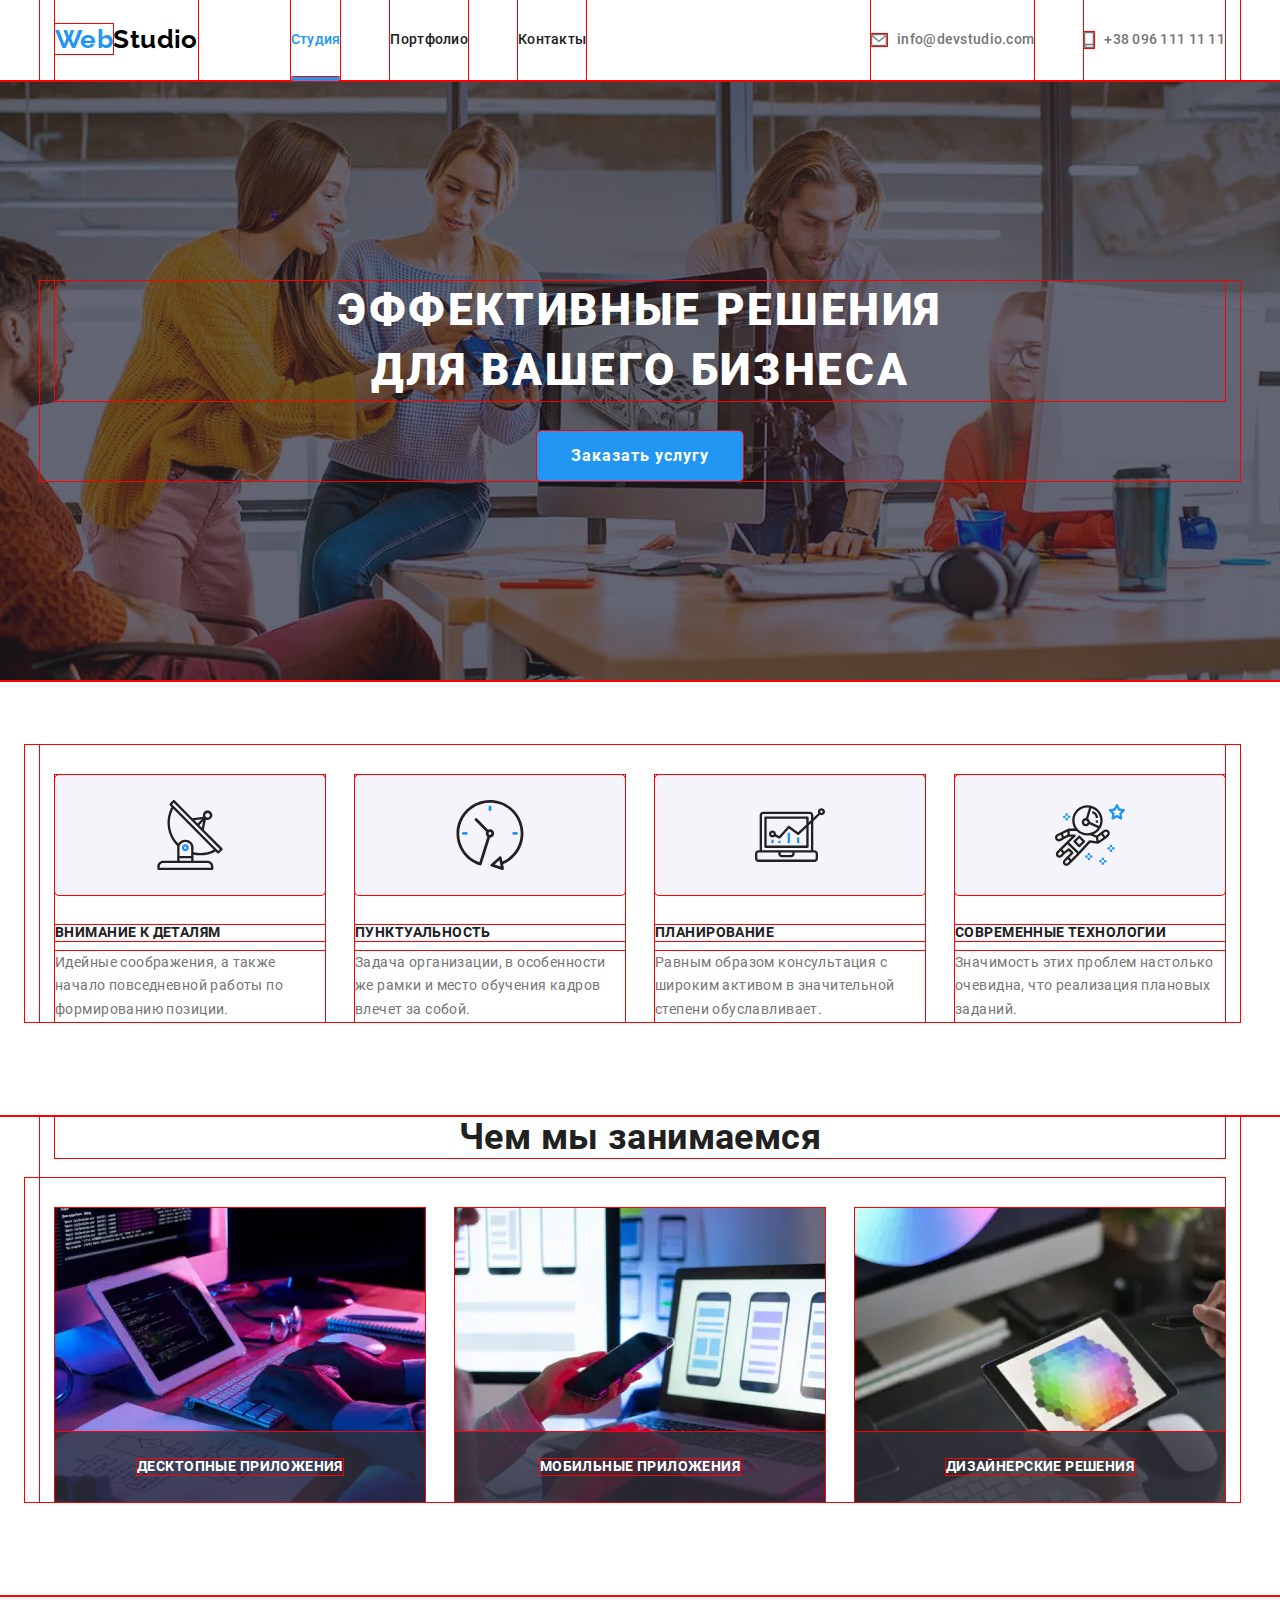
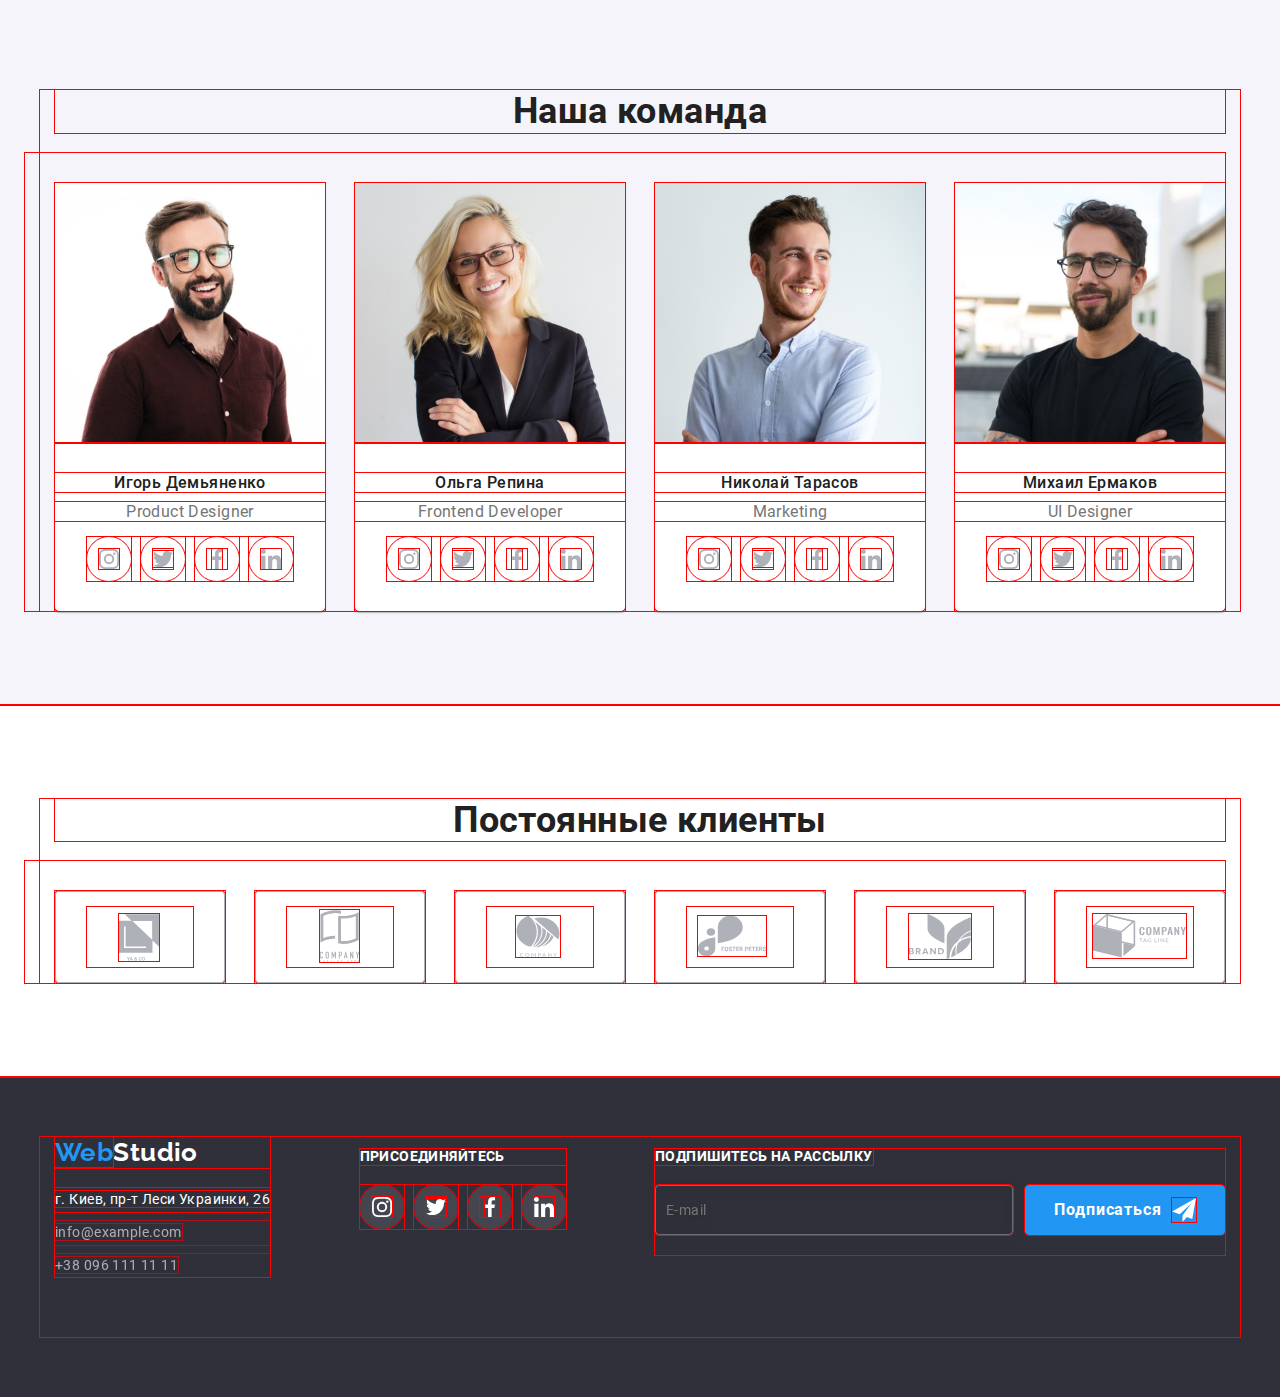
==== commit 2186ad57: "Добавляет отзывчивые изображения для секции working" ====
--- a/index.html
+++ b/index.html
@@ -131,23 +131,82 @@
           <ul class="flex-list">
             <li class="item working__item">
               <div class="working__thumb">
-                <img src="./images/studio/working-1.jpg" width="370" alt="десктопные приложения" />
+                <picture>
+                  <source
+                    srcset="
+                      ./images/desktop/working/working-1-desktop.webp    1x,
+                      ./images/desktop/working/working-1-desktop@2x.webp 2x
+                    "
+                    media="(min-width: 1200px)"
+                    type="image/webp"
+                  />
+                  <source
+                    srcset="
+                      ./images/desktop/working/working-1-desktop.jpg    1x,
+                      ./images/desktop/working/working-1-desktop@2x.jpg 2x
+                    "
+                    media="(min-width: 1200px)"
+                    type="image/jpeg"
+                  />
+                  <img src="./images/desktop/working/working-1-desktop.jpg" width="370" alt="десктопные приложения" />
+                </picture>
+
                 <div class="working__label">
                   <p class="working__text">Десктопные приложения</p>
                 </div>
               </div>
             </li>
+
             <li class="item working__item">
               <div class="working__thumb">
-                <img src="./images/studio/working-2.jpg" width="370" alt="мобильные приложения" />
+                <picture>
+                  <source
+                    srcset="
+                      ./images/desktop/working/working-2-desktop.webp    1x,
+                      ./images/desktop/working/working-2-desktop@2x.webp 2x
+                    "
+                    media="(min-width: 1200px)"
+                    type="image/webp"
+                  />
+                  <source
+                    srcset="
+                      ./images/desktop/working/working-2-desktop.jpg    1x,
+                      ./images/desktop/working/working-2-desktop@2x.jpg 2x
+                    "
+                    media="(min-width: 1200px)"
+                    type="image/jpeg"
+                  />
+                  <img src="./images/desktop/working/working-2-desktop.jpg" width="370" alt="мобильные приложения" />
+                </picture>
+
                 <div class="working__label">
                   <p class="working__text">Мобильные приложения</p>
                 </div>
               </div>
             </li>
+
             <li class="item working__item">
               <div class="working__thumb">
-                <img src="./images/studio/working-3.jpg" width="370" alt="дизайнерские решения" />
+                <picture>
+                  <source
+                    srcset="
+                      ./images/desktop/working/working-3-desktop.webp    1x,
+                      ./images/desktop/working/working-3-desktop@2x.webp 2x
+                    "
+                    media="(min-width: 1200px)"
+                    type="image/webp"
+                  />
+                  <source
+                    srcset="
+                      ./images/desktop/working/working-3-desktop.jpg    1x,
+                      ./images/desktop/working/working-3-desktop@2x.jpg 2x
+                    "
+                    media="(min-width: 1200px)"
+                    type="image/jpeg"
+                  />
+                  <img src="./images/desktop/working/working-3-desktop.jpg" width="370" alt="дизайнерские решения" />
+                </picture>
+
                 <div class="working__label">
                   <p class="working__text">Дизайнерские решения</p>
                 </div>
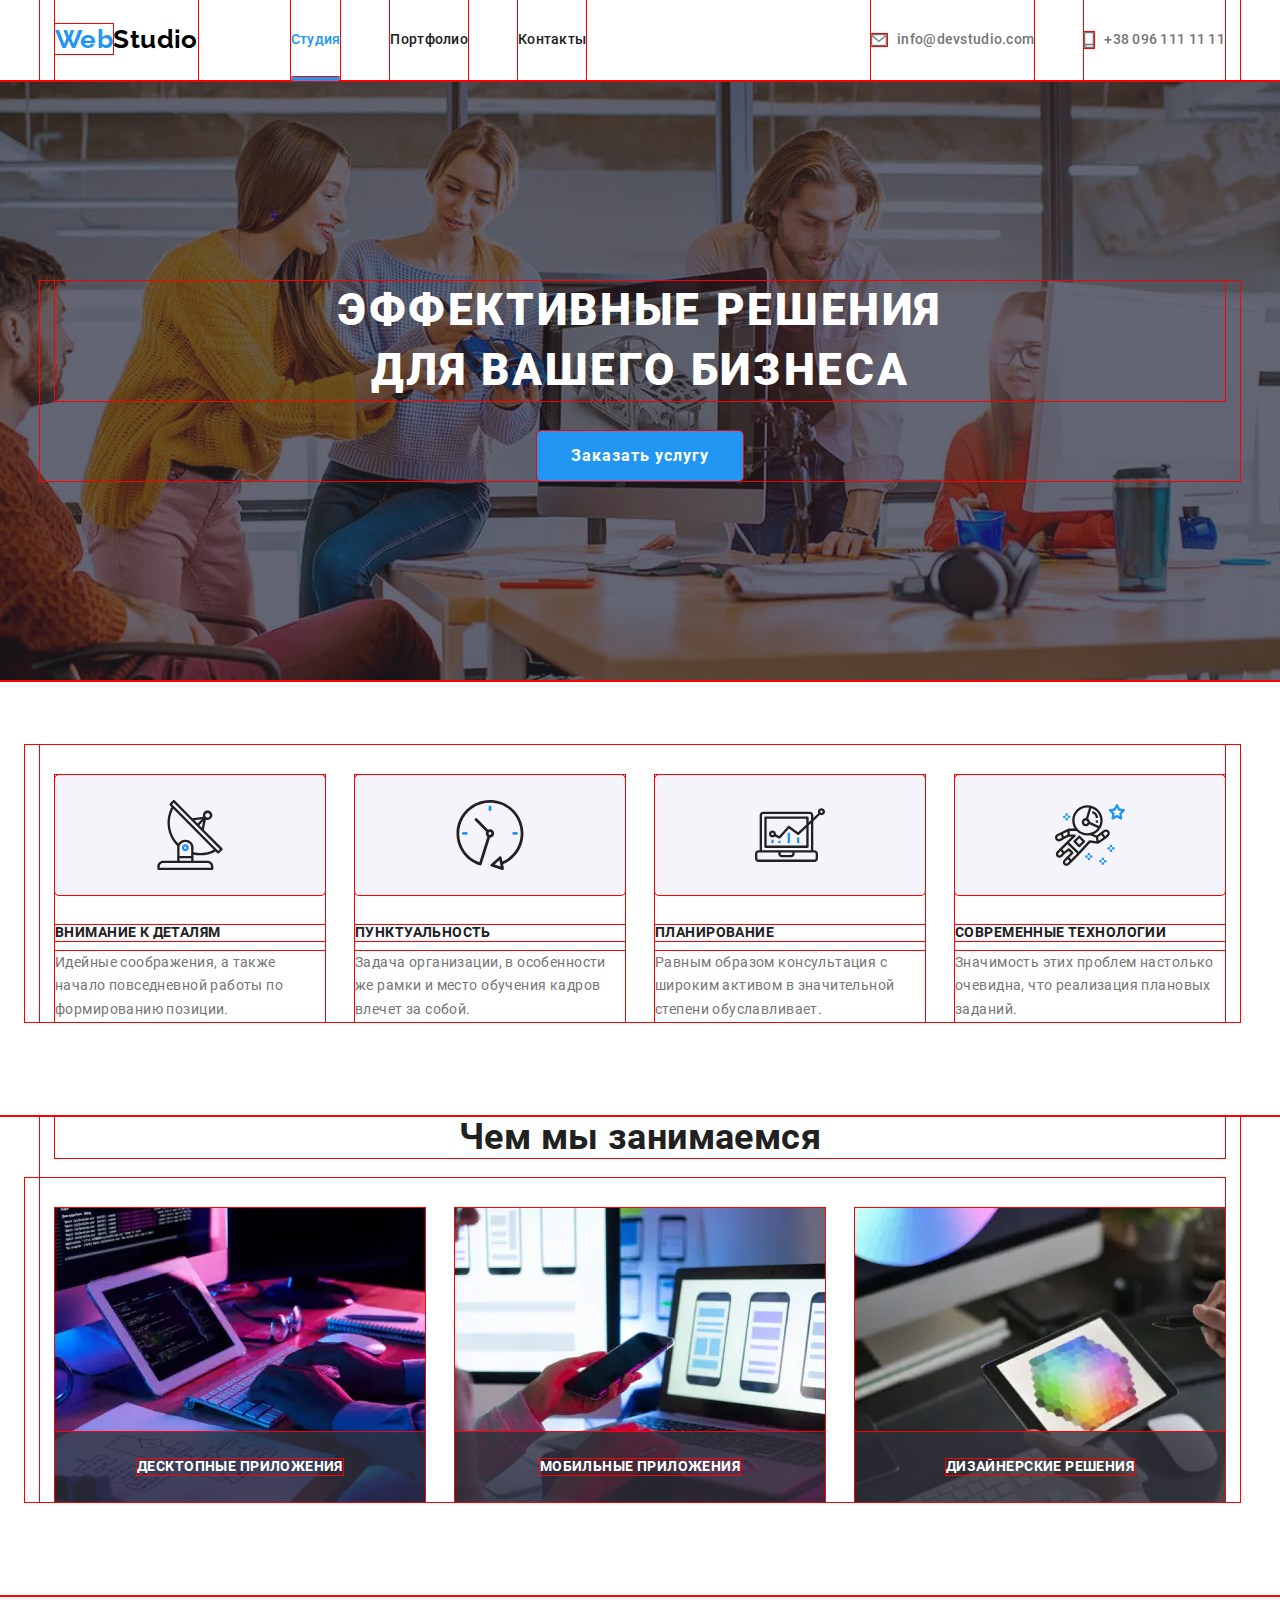
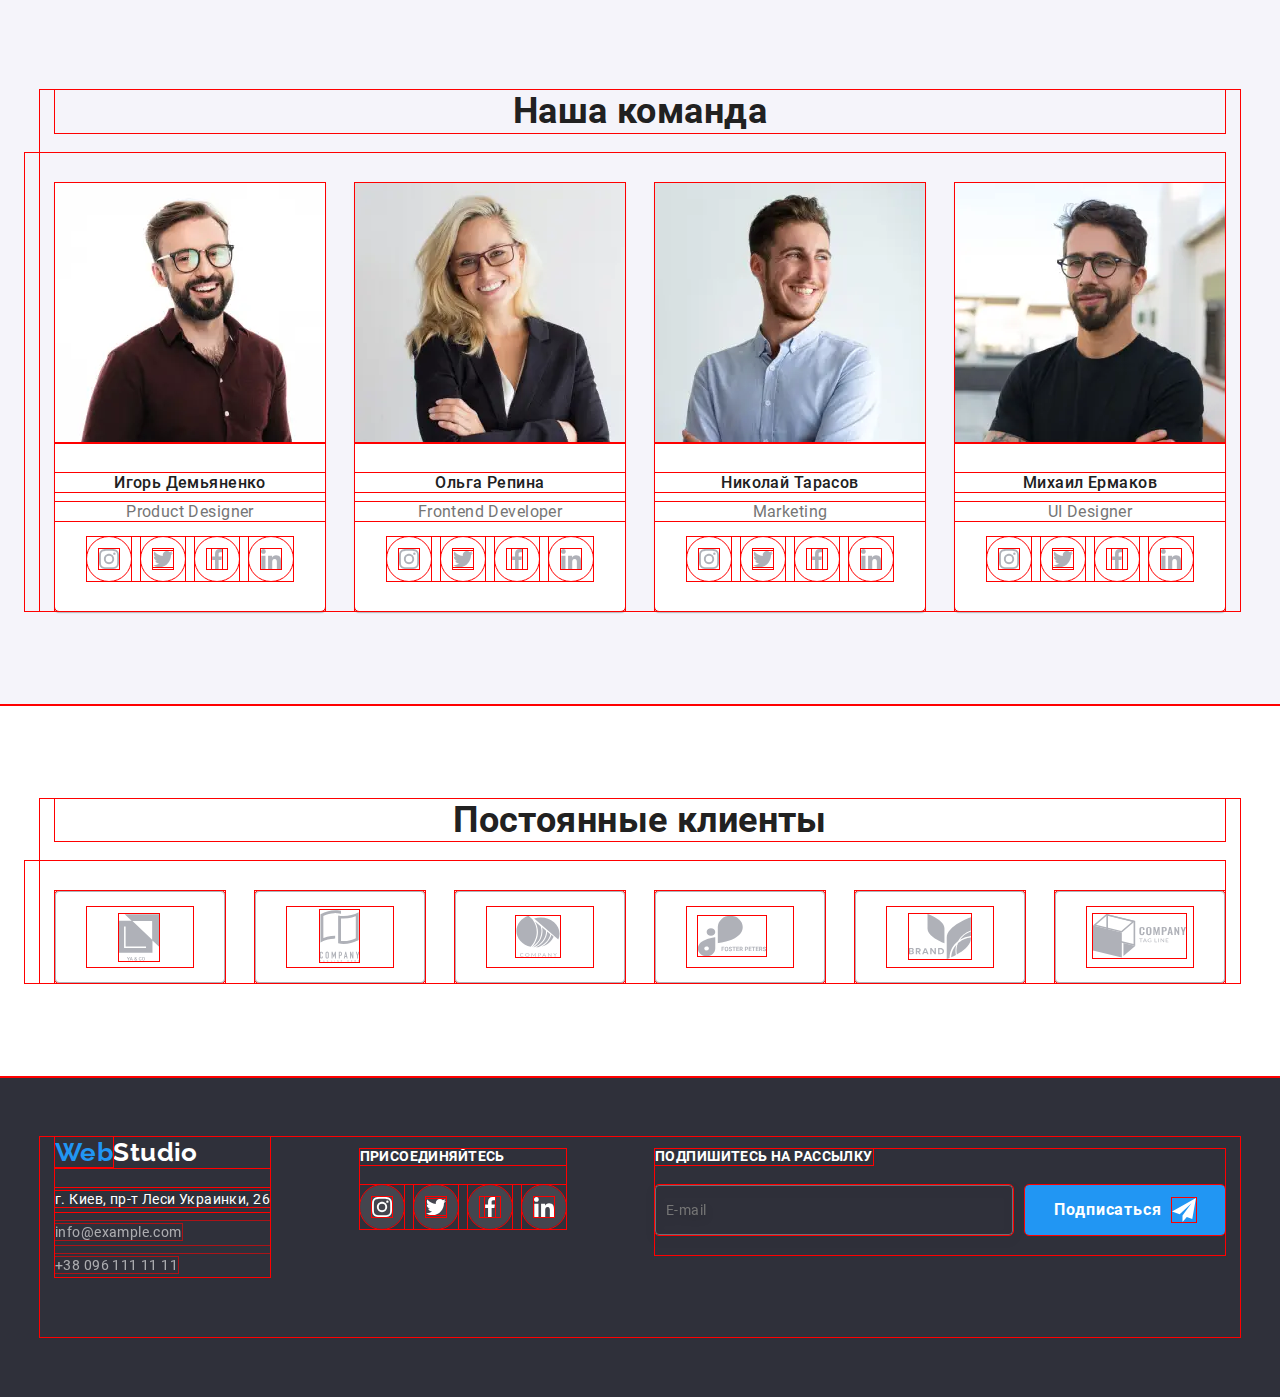
==== commit 1f1ba5b7: "Добавляет отзывчивые изображения для секции team" ====
--- a/index.html
+++ b/index.html
@@ -221,7 +221,41 @@
           <h2 class="section__title">Наша команда</h2>
           <ul class="flex-list">
             <li class="item team__item">
-              <img src="./images/studio/igor-demyanenko.jpg" width="270" alt="Игорь Демьяненко" />
+              <picture>
+                <source
+                  srcset="./images/desktop/team/team-1-desktop.webp 1x, ./images/desktop/team/team-1-desktop@2x.webp 2x"
+                  media="(min-width: 1200px)"
+                  type="image/webp"
+                />
+                <source
+                  srcset="./images/tablet/team/team-1-tablet.webp 1x, ./images/tablet/team/team-1-tablet@2x.webp 2x"
+                  media="(min-width: 768px)"
+                  type="image/webp"
+                />
+                <source
+                  srcset="./images/mobile/team/team-1-mobile.webp 1x, ./images/mobile/team/team-1-mobile@2x.webp 2x"
+                  media="(min-width: 320px)"
+                  type="image/webp"
+                />
+
+                <source
+                  srcset="./images/desktop/team/team-1-desktop.jpg 1x, ./images/desktop/team/team-1-desktop@2x.jpg 2x"
+                  media="(min-width: 1200px)"
+                  type="image/jpeg"
+                />
+                <source
+                  srcset="./images/tablet/team/team-1-tablet.jpg 1x, ./images/tablet/team/team-1-tablet@2x.jpg 2x"
+                  media="(min-width: 768px)"
+                  type="image/webp"
+                />
+                <source
+                  srcset="./images/mobile/team/team-1-mobile.jpg 1x, ./images/mobile/team/team-1-mobile@2x.jpg 2x"
+                  media="(min-width: 320px)"
+                  type="image/webp"
+                />
+                <img src="./images/mobile/team/team-1-mobile.jpg" width="450" alt="Игорь Демьяненко" />
+              </picture>
+
               <div class="team__cards">
                 <h3 class="team__subtitle">Игорь Демьяненко</h3>
                 <p class="team__text" lang="en">Product Designer</p>
@@ -257,8 +291,43 @@
                 </ul>
               </div>
             </li>
+
             <li class="item team__item">
-              <img src="./images/studio/olga-repina.jpg" width="270" alt="Ольга Репина" />
+              <picture>
+                <source
+                  srcset="./images/desktop/team/team-2-desktop.webp 1x, ./images/desktop/team/team-2-desktop@2x.webp 2x"
+                  media="(min-width: 1200px)"
+                  type="image/webp"
+                />
+                <source
+                  srcset="./images/tablet/team/team-2-tablet.webp 1x, ./images/tablet/team/team-2-tablet@2x.webp 2x"
+                  media="(min-width: 768px)"
+                  type="image/webp"
+                />
+                <source
+                  srcset="./images/mobile/team/team-2-mobile.webp 1x, ./images/mobile/team/team-2-mobile@2x.webp 2x"
+                  media="(min-width: 320px)"
+                  type="image/webp"
+                />
+
+                <source
+                  srcset="./images/desktop/team/team-2-desktop.jpg 1x, ./images/desktop/team/team-2-desktop@2x.jpg 2x"
+                  media="(min-width: 1200px)"
+                  type="image/jpeg"
+                />
+                <source
+                  srcset="./images/tablet/team/team-2-tablet.jpg 1x, ./images/tablet/team/team-2-tablet@2x.jpg 2x"
+                  media="(min-width: 768px)"
+                  type="image/webp"
+                />
+                <source
+                  srcset="./images/mobile/team/team-2-mobile.jpg 1x, ./images/mobile/team/team-2-mobile@2x.jpg 2x"
+                  media="(min-width: 320px)"
+                  type="image/webp"
+                />
+                <img src="./images/mobile/team/team-2-mobile.jpg" width="450" alt="Ольга Репина" />
+              </picture>
+
               <div class="team__cards">
                 <h3 class="team__subtitle">Ольга Репина</h3>
                 <p class="team__text" lang="en">Frontend Developer</p>
@@ -294,8 +363,43 @@
                 </ul>
               </div>
             </li>
+
             <li class="item team__item">
-              <img src="./images/studio/nikolay-tarasov.jpg" width="270" alt="Николай Тарасов" />
+              <picture>
+                <source
+                  srcset="./images/desktop/team/team-3-desktop.webp 1x, ./images/desktop/team/team-3-desktop@2x.webp 2x"
+                  media="(min-width: 1200px)"
+                  type="image/webp"
+                />
+                <source
+                  srcset="./images/tablet/team/team-3-tablet.webp 1x, ./images/tablet/team/team-3-tablet@2x.webp 2x"
+                  media="(min-width: 768px)"
+                  type="image/webp"
+                />
+                <source
+                  srcset="./images/mobile/team/team-3-mobile.webp 1x, ./images/mobile/team/team-3-mobile@2x.webp 2x"
+                  media="(min-width: 320px)"
+                  type="image/webp"
+                />
+
+                <source
+                  srcset="./images/desktop/team/team-3-desktop.jpg 1x, ./images/desktop/team/team-3-desktop@2x.jpg 2x"
+                  media="(min-width: 1200px)"
+                  type="image/jpeg"
+                />
+                <source
+                  srcset="./images/tablet/team/team-3-tablet.jpg 1x, ./images/tablet/team/team-3-tablet@2x.jpg 2x"
+                  media="(min-width: 768px)"
+                  type="image/webp"
+                />
+                <source
+                  srcset="./images/mobile/team/team-3-mobile.jpg 1x, ./images/mobile/team/team-3-mobile@2x.jpg 2x"
+                  media="(min-width: 320px)"
+                  type="image/webp"
+                />
+                <img src="./images/mobile/team/team-3-mobile.jpg" width="450" alt="Николай Тарасов" />
+              </picture>
+
               <div class="team__cards">
                 <h3 class="team__subtitle">Николай Тарасов</h3>
                 <p class="team__text" lang="en">Marketing</p>
@@ -331,8 +435,43 @@
                 </ul>
               </div>
             </li>
+
             <li class="item team__item">
-              <img src="./images/studio/mikhail-yermakov.jpg" width="270" alt="Михаил Ермаков" />
+              <picture>
+                <source
+                  srcset="./images/desktop/team/team-4-desktop.webp 1x, ./images/desktop/team/team-4-desktop@2x.webp 2x"
+                  media="(min-width: 1200px)"
+                  type="image/webp"
+                />
+                <source
+                  srcset="./images/tablet/team/team-4-tablet.webp 1x, ./images/tablet/team/team-4-tablet@2x.webp 2x"
+                  media="(min-width: 768px)"
+                  type="image/webp"
+                />
+                <source
+                  srcset="./images/mobile/team/team-4-mobile.webp 1x, ./images/mobile/team/team-4-mobile@2x.webp 2x"
+                  media="(min-width: 320px)"
+                  type="image/webp"
+                />
+
+                <source
+                  srcset="./images/desktop/team/team-4-desktop.jpg 1x, ./images/desktop/team/team-4-desktop@2x.jpg 2x"
+                  media="(min-width: 1200px)"
+                  type="image/jpeg"
+                />
+                <source
+                  srcset="./images/tablet/team/team-4-tablet.jpg 1x, ./images/tablet/team/team-4-tablet@2x.jpg 2x"
+                  media="(min-width: 768px)"
+                  type="image/webp"
+                />
+                <source
+                  srcset="./images/mobile/team/team-4-mobile.jpg 1x, ./images/mobile/team/team-4-mobile@2x.jpg 2x"
+                  media="(min-width: 320px)"
+                  type="image/webp"
+                />
+                <img src="./images/mobile/team/team-4-mobile.jpg" width="450" alt="Михаил Ермаков" />
+              </picture>
+
               <div class="team__cards">
                 <h3 class="team__subtitle">Михаил Ермаков</h3>
                 <p class="team__text" lang="en">UI Designer</p>
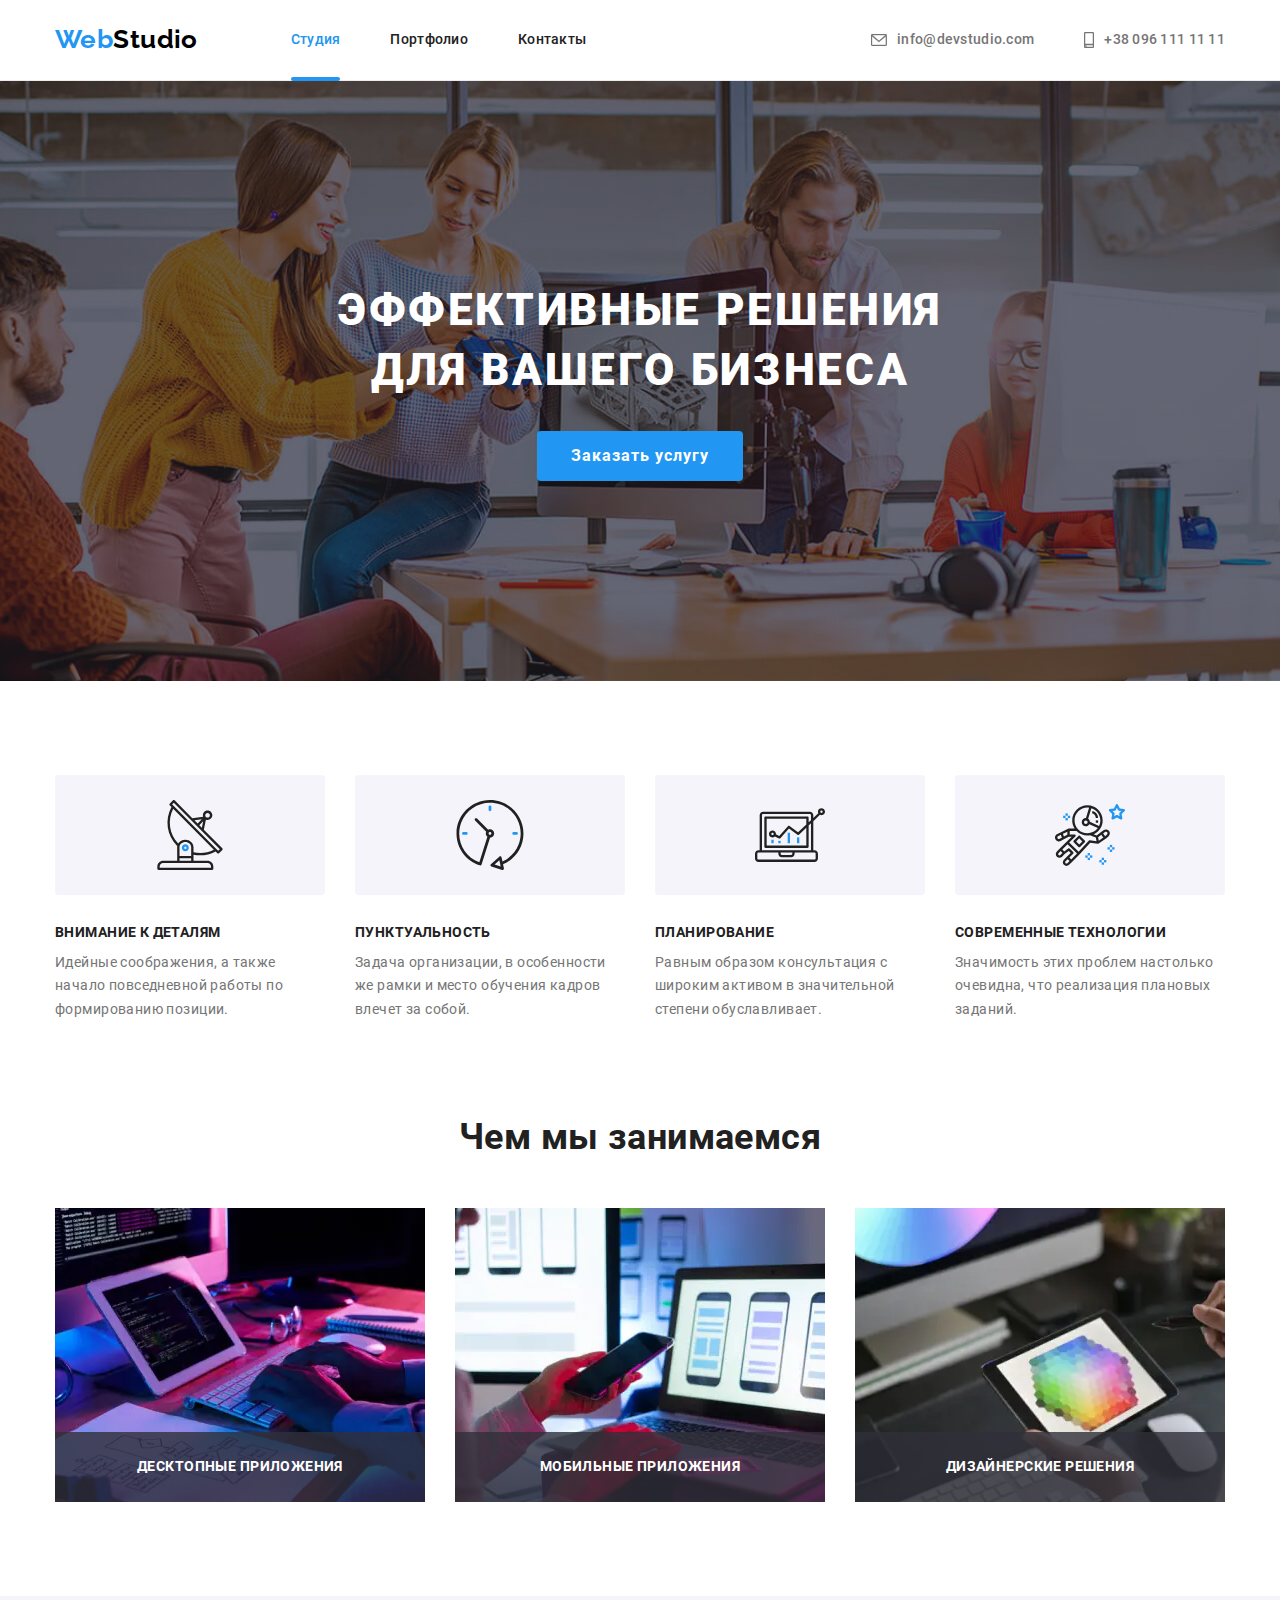
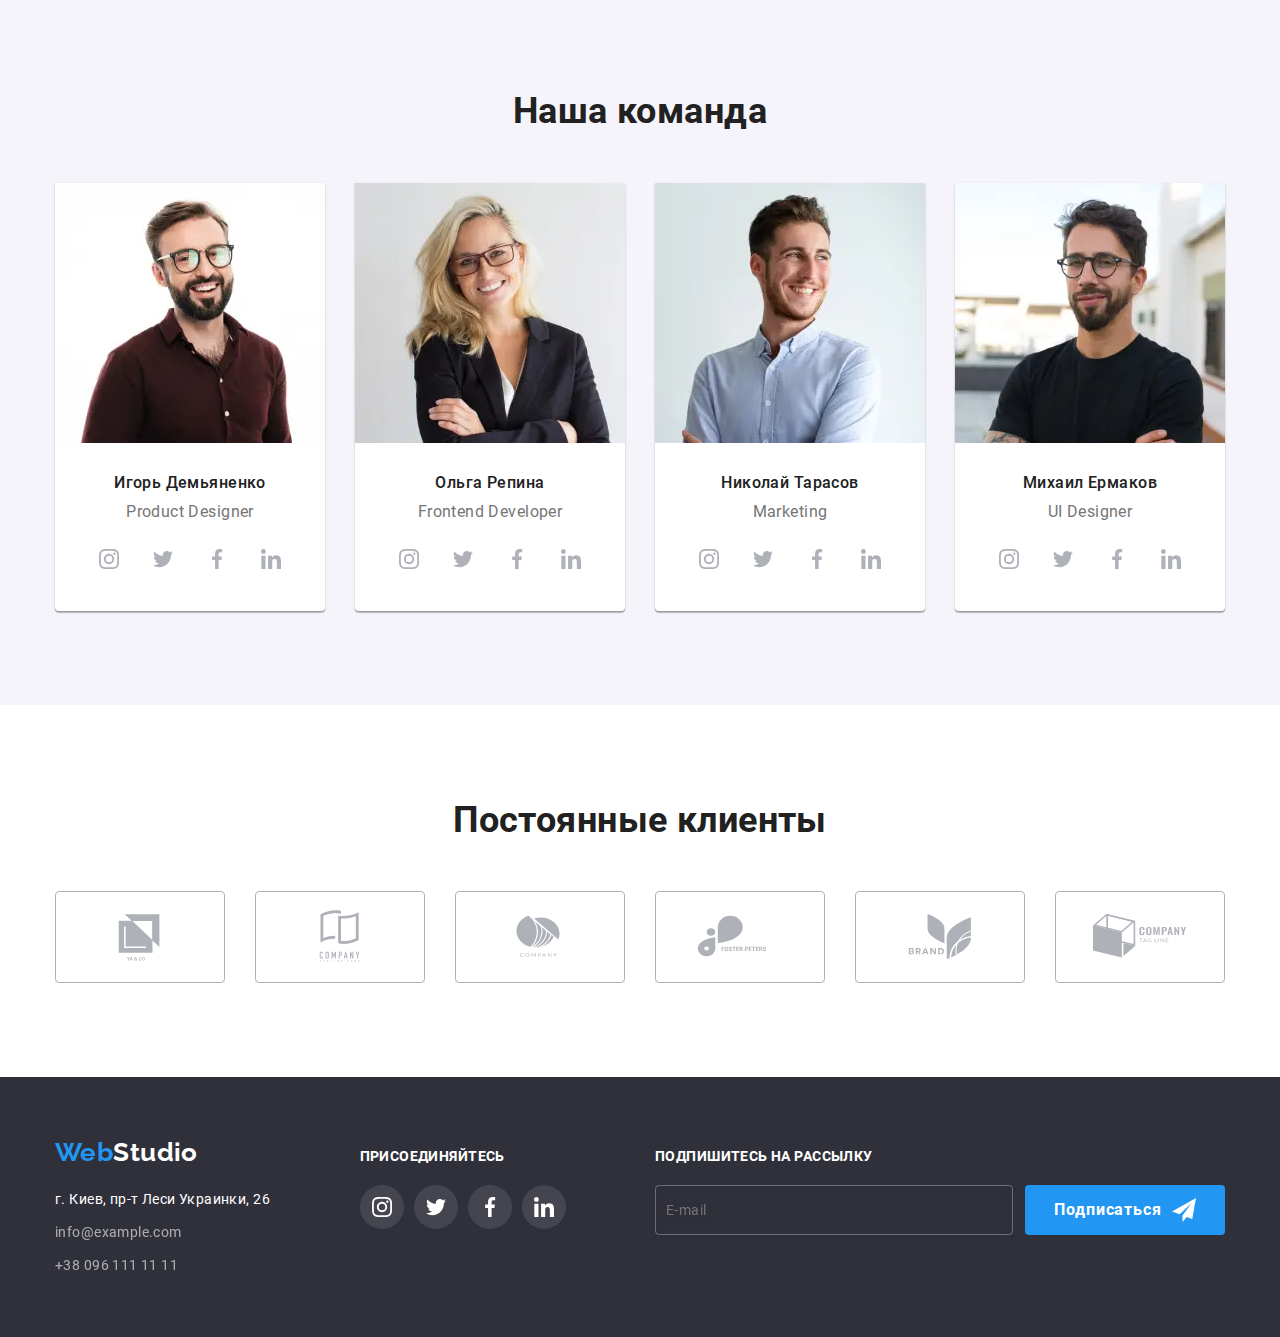
==== commit 84c19c90: "Правки" ====
--- a/index.html
+++ b/index.html
@@ -29,7 +29,7 @@
         <ul class="menu header-contact">
           <li class="header-contact__item">
             <a class="link header-contact__link" href="mailto:info@devstudio.com">
-              <svg class="menu__icon" width="16" height="12">
+              <svg class="menu__icon menu__icon--mail" width="16" height="12">
                 <use href="./images/icons/sprite.svg#icon-mail"></use>
               </svg>
               info@devstudio.com
@@ -37,7 +37,7 @@
           </li>
           <li class="header-contact__item">
             <a class="link header-contact__link" href="tel:+380961111111">
-              <svg class="menu__icon" width="10" height="16">
+              <svg class="menu__icon menu__icon--phone" width="10" height="16">
                 <use href="./images/icons/sprite.svg#icon-phone"></use>
               </svg>
               +38 096 111 11 11
--- a/css/main.min.css
+++ b/css/main.min.css
@@ -1,2 +1,2 @@
-/*! modern-normalize v1.1.0 | MIT License | https://github.com/sindresorhus/modern-normalize */*,::before,::after{box-sizing:border-box}html{line-height:1.15;-webkit-text-size-adjust:100%;-moz-tab-size:4;tab-size:4}body{margin:0;font-family:system-ui,-apple-system,"Segoe UI",Roboto,Helvetica,Arial,sans-serif,"Apple Color Emoji","Segoe UI Emoji"}hr{height:0;color:inherit}abbr[title]{text-decoration:underline dotted}b,strong{font-weight:bolder}code,kbd,samp,pre{font-family:ui-monospace, SFMono-Regular, Consolas, "Liberation Mono", Menlo, monospace;font-size:1em}small{font-size:80%}sub,sup{font-size:75%;line-height:0;position:relative;vertical-align:baseline}sub{bottom:-0.25em}sup{top:-0.5em}table{text-indent:0;border-color:inherit}button,input,optgroup,select,textarea{font-family:inherit;font-size:100%;line-height:1.15;margin:0}button,select{text-transform:none}button,[type="button"],[type="reset"],[type="submit"]{-webkit-appearance:button}::-moz-focus-inner{border-style:none;padding:0}:-moz-focusring{outline:1px dotted ButtonText}:-moz-ui-invalid{box-shadow:none}legend{padding:0}progress{vertical-align:baseline}::-webkit-inner-spin-button,::-webkit-outer-spin-button{height:auto}[type="search"]{-webkit-appearance:textfield;outline-offset:-2px}::-webkit-search-decoration{-webkit-appearance:none}::-webkit-file-upload-button{-webkit-appearance:button;font:inherit}summary{display:list-item}@font-face{font-family:"Roboto";font-style:normal;font-weight:400;font-display:swap;src:local("Roboto"),url("../fonts/roboto-v27-latin_cyrillic-regular.woff2") format("woff2"),url("../fonts/roboto-v27-latin_cyrillic-regular.woff") format("woff")}@font-face{font-family:"Roboto";font-style:normal;font-weight:500;font-display:swap;src:local("Roboto"),url("../fonts/roboto-v27-latin_cyrillic-500.woff2") format("woff2"),url("../fonts/roboto-v27-latin_cyrillic-500.woff") format("woff")}@font-face{font-family:"Roboto";font-style:normal;font-weight:700;font-display:swap;src:local("Roboto"),url("../fonts/roboto-v27-latin_cyrillic-700.woff2") format("woff2"),url("../fonts/roboto-v27-latin_cyrillic-700.woff") format("woff")}@font-face{font-family:"Roboto";font-style:normal;font-weight:900;font-display:swap;src:local("Roboto"),url("../fonts/roboto-v27-latin_cyrillic-900.woff2") format("woff2"),url("../fonts/roboto-v27-latin_cyrillic-900.woff") format("woff")}@font-face{font-family:"Raleway";font-style:normal;font-weight:700;font-display:swap;src:local("Raleway"),url("../fonts/raleway-v19-latin_cyrillic-700.woff2") format("woff2"),url("../fonts/raleway-v19-latin_cyrillic-700.woff") format("woff")}:root{--primary-background-color: #ffffff;--secondary-background-color: #2f303a;--accent-background-color: #f5f4fa;--primary-text-color: #212121;--secondary-text-color: #757575;--accent-text-color: #ffffff;--accent-color: #2196f3;--secondary-accent-color: #000000;--icons-color: #afb1b8;--duration: 250ms;--timing-function: cubic-bezier(0.4, 0, 0.2, 1)}html{box-sizing:border-box}*,*::before,*::after{box-sizing:inherit;outline:1px solid red}body{background-color:var(--primary-background-color);color:var(--primary-text-color);font-family:Roboto, sans-serif;font-size:14px;letter-spacing:0.03em}h1,h2,h3,p,ul{margin:0;padding:0;list-style:none}img{display:block;max-width:100%;height:auto}.flex-list{display:flex;flex-wrap:wrap;margin-left:-30px;margin-top:-30px}.item{margin-left:30px;margin-top:30px}.link{color:inherit;text-decoration:none;transition-property:color;transition-duration:var(--duration);transition-timing-function:var(--timing-function)}.link:hover,.link:focus{color:var(--accent-color)}.visually-hidden{position:absolute !important;clip:rect(1px 1px 1px 1px);clip:rect(1px, 1px, 1px, 1px);padding:0 !important;border:0 !important;height:1px !important;width:1px !important;overflow:hidden}.container{width:100%;padding:0 15px}@media screen and (min-width: 480px){.container{max-width:480px;margin:0 auto}}@media screen and (min-width: 768px){.container{max-width:768px}}@media screen and (min-width: 1200px){.container{max-width:1200px}}.button{background-color:var(--accent-color);color:var(--accent-text-color);font-weight:700;font-size:16px;line-height:1.87;align-items:center;letter-spacing:0.06em;border-radius:4px;min-width:200px;border:none;cursor:pointer;transform:scale(1);transition-property:box-shadow, transform;transition-duration:var(--duration);transition-timing-function:var(--timing-function)}.button:active{transform:scale(0.9)}.logo{font-family:Raleway;font-weight:700;font-size:24px;line-height:1.17}@media screen and (min-width: 1200px){.logo{font-size:26px;line-height:1.19}}.logo--accent{color:var(--accent-color);border:none}.menu{display:none}@media screen and (min-width: 768px){.menu{display:inline-flex;align-items:center}}.menu__item:not(:last-child){margin-right:50px}.menu__link{display:inline-flex;align-items:center;padding:32px 0;font-weight:500;line-height:1.14;letter-spacing:0.02em}.menu__icon{fill:var(--secondary-text-color);margin-right:10px;stroke:currentColor}.menu__item{position:relative}.menu__link--current{color:var(--accent-color)}.menu__link--current::after{content:"";position:absolute;left:0;bottom:-1.5px;display:block;width:100%;height:4px;background:var(--accent-color);border-radius:2px}.mobile-menu__btn-open{display:inline-block;background-color:transparent;border:none;cursor:pointer}@media screen and (min-width: 768px){.mobile-menu__btn-open{display:none}}.mobile-menu__icon-open{width:40px;height:40px;transition-property:fill;transition-duration:var(--duration);transition-timing-function:var(--timing-function)}.mobile-menu__btn-open:hover .mobile-menu__icon-open,.mobile-menu__btn-open:focus .mobile-menu__icon-open{fill:var(--accent-color)}.mobile-menu{position:fixed;background-color:var(--primary-background-color);top:0;left:0;width:100vw;height:100vh;z-index:1}.mobile-menu.is-hidden{opacity:0;pointer-events:none}@media screen and (min-width: 768px){.mobile-menu{display:none}}.mobile-menu__container{position:relative;height:100%;display:flex;flex-direction:column;justify-content:space-between;padding:48px 20px;font-weight:500;letter-spacing:0.02em}@media screen and (min-width: 480px){.mobile-menu__container{padding:48px 40px}}.mobile-menu__btn-close{position:absolute;top:10px;right:15px;width:40px;height:40px;background-color:var(--primary-background-color);border:none;cursor:pointer;transform:scale(1);transition-property:transform;transition-duration:var(--duration);transition-timing-function:var(--timing-function)}.mobile-menu__btn-close:active{transform:scale(0.9)}.mobile-menu__icone-close{width:100%;height:100%}.mobile-menu__btn-close:hover .mobile-menu__icone-close,.mobile-menu__btn-close:focus .mobile-menu__icone-close{fill:var(--accent-color)}.mobile-menu__list{font-size:26px;line-height:1.18;color:var(--primary-text-colorvar)}@media screen and (min-width: 480px){.mobile-menu__list{font-size:40px}}.mobile-menu__item{margin-bottom:32px}.link--current{color:var(--accent-color)}.mobile-menu__contacts{margin-bottom:64px}.mobile-menu__contacts .mobile-menu__item{font-size:18px;line-height:1.17;color:var(--secondary-text-color)}@media screen and (min-width: 480px){.mobile-menu__contacts .mobile-menu__item{font-size:24px}}.mobile-menu__contacts .mobile-menu__item:first-child{font-size:22px;color:var(--accent-color)}@media screen and (min-width: 480px){.mobile-menu__contacts .mobile-menu__item:first-child{font-size:34px}}.mobile-menu__social{display:flex;flex-wrap:wrap;font-size:18px;line-height:1.22;color:var(--accent-color)}.mobile-menu__social .mobile-menu__item:not(:last-child)::after{content:"";border:1px solid rgba(33,33,33,0.2);transform:rotate(90deg);margin-left:10px;margin-right:10px}@media screen and (min-width: 480px){.mobile-menu__social{flex-wrap:nowrap}}.social-icons{display:inline-flex}.social-icons__item:not(:last-child){margin-right:10px}.social-icons__link{display:flex;justify-content:center;align-items:center;width:44px;height:44px;border-radius:50%;background-color:var(--primary-background-color);transition-property:background-color;transition-duration:var(--duration);transition-timing-function:var(--timing-function)}.social-icons__link:hover,.social-icons__link:focus{background-color:var(--accent-color)}.social-icons__svg{width:20px;height:20px;fill:var(--icons-color);transition-property:fill;transition-duration:var(--duration);transition-timing-function:var(--timing-function)}.social-icons__link:hover .social-icons__svg,.social-icons__link:focus .social-icons__svg{fill:var(--accent-text-color)}.form-subscription{display:block}@media screen and (min-width: 1200px){.form-subscription{display:inline-flex;max-width:570px;flex-wrap:wrap}}.form-subscription__text{display:block;font-weight:700;line-height:1.14;text-transform:uppercase;margin-bottom:20px}.form-subscription__input{width:100%;height:50px;border:1px solid rgba(255,255,255,0.3);filter:drop-shadow(0px 4px 4px rgba(0,0,0,0.15));border-radius:4px;letter-spacing:0.03em;padding-left:10px;background-color:transparent;color:rgba(255,255,255,0.6);margin-bottom:20px}@media screen and (min-width: 768px){.form-subscription__input{width:450px}}@media screen and (min-width: 1200px){.form-subscription__input{width:358px;margin-right:12px}}.form-subscription__btn{display:flex;justify-content:center;height:50px;margin-left:auto;margin-right:auto}.form-subscription__btn:hover,.form-subscription__btn:focus{box-shadow:0px 4px 4px rgba(0,0,0,0.15)}.form-subscription__svg{width:24px;height:24px;margin-left:10px}.backdrop{position:fixed;top:0;left:0;width:100%;height:100%;background-color:rgba(0,0,0,0.2);opacity:1;transition-property:opacity;transition-duration:var(--duration);transition-timing-function:var(--timing-function)}.is-hidden{opacity:0;pointer-events:none}.backdrop.is-hidden .modal{transform:translate(-50%, -50%) scale(1.1)}.modal{position:absolute;top:50%;left:50%;transform:translate(-50%, -50%) scale(1);padding:40px;width:95%;max-height:100vh;box-shadow:0px 1px 3px rgba(0,0,0,0.12),0px 1px 1px rgba(0,0,0,0.14),0px 2px 1px rgba(0,0,0,0.2);border-radius:4px;background:var(--primary-background-color);transition-property:transform;transition-duration:var(--duration);transition-timing-function:var(--timing-function)}@media screen and (min-width: 480px){.modal{width:450px;height:609px}}@media screen and (min-width: 1200px){.modal{width:528px;height:581px}}.modal__btn-close{position:absolute;top:8px;right:8px;width:30px;height:30px;background-color:var(--primary-background-color);border:1px solid rgba(0,0,0,0.1);border-radius:50%;cursor:pointer;transform:scale(1);transition-property:transform;transition-duration:var(--duration);transition-timing-function:var(--timing-function)}.modal__btn-close:active{transform:scale(0.9)}.modal__icone-close{width:100%;height:100%}.modal__btn-close:hover .modal__icone-close,.modal__btn-close:focus .modal__icone-close{fill:var(--accent-color)}.modal-form{box-sizing:border-box;text-align:left;width:100%;color:var(--secondary-text-color)}.modal-form__title{font-weight:700;font-size:16px;line-height:1.15;text-align:center;margin-bottom:12px;color:var(--primary-text-color)}@media screen and (min-width: 480px){.modal-form__title{font-size:20px}}.modal-form__field{position:relative;margin-bottom:10px}.modal-form__field:last-child{margin-bottom:20px}.modal-form__label{display:inline-block;font-size:12px;line-height:1.17;letter-spacing:0.01em;margin-bottom:4px}.modal-form__input{width:100%;height:40px;border:1px solid rgba(33,33,33,0.2);box-sizing:border-box;border-radius:4px;padding-left:42px;transition-property:border-color;transition-duration:var(--duration);transition-timing-function:var(--timing-function)}.modal-form__input:focus{border-color:var(--accent-color);outline:none}.modal-form__input--textarea{display:block;height:100%;padding:12px 16px;resize:none}.modal-form__input--textarea::placeholder{color:rgba(117,117,117,0.5)}@media screen and (min-width: 480px){.modal-form__input--textarea{height:120px}}.modal-form__icone{position:absolute;left:12px;bottom:11px;width:18px;height:18px;transition-property:fill;transition-duration:var(--duration);transition-timing-function:var(--timing-function)}.modal-form__input:focus+.modal-form__icone{fill:var(--accent-color)}.modal-form__checkbox{text-align:center;margin-bottom:30px}.checkbox__label{font-size:12px;line-height:1.67}.checkbox__label::before{content:"";display:inline-block;width:16px;height:15px;border:1.5px solid var(--primary-text-color);box-shadow:0px 1px 3px rgba(0,0,0,0.12),0px 1px 1px rgba(0,0,0,0.14),0px 2px 1px rgba(0,0,0,0.2);border-radius:2px}@media screen and (min-width: 1200px){.checkbox__label{font-size:14px;line-height:1.71}}.checkbox__input:checked+.checkbox__label::before{background-image:url(../images/icons/check.svg);background-repeat:no-repeat;background-position:center;background-size:contain;background-color:var(--accent-color);border:var(--accent-color);border-radius:2px}.checkbox__input{transition-property:border-color;transition-duration:var(--duration);transition-timing-function:var(--timing-function)}.checkbox__input:focus+.checkbox__label::before{border-color:var(--accent-color)}.checkbox__input:hover+.checkbox__label::before{cursor:pointer}.checkbox__link{color:var(--accent-color)}.modal-btn{display:block;margin-left:auto;margin-right:auto;height:50px;box-shadow:0px 4px 4px rgba(0,0,0,0.15)}.section{padding:60px 0}@media screen and (min-width: 1200px){.section{padding:94px 0}}.section__title{text-align:center;font-weight:700;font-size:28px;line-height:1.17;margin-bottom:30px}@media screen and (min-width: 1200px){.section__title{font-size:36px;margin-bottom:50px}}.header{border-bottom:1px solid #ececec}.header__container{display:flex;justify-content:space-between}.header__nav{display:inline-flex;align-items:center}.header__logo{color:var(--secondary-accent-color);padding-top:16px;padding-bottom:16px}@media screen and (min-width: 768px){.header__logo{margin-right:88px;padding-top:26px;padding-bottom:26px}}@media screen and (min-width: 1200px){.header__logo{margin-right:93px;padding-top:24px;padding-bottom:25px}}.header-contact{color:var(--secondary-text-color)}@media screen and (min-width: 768px){.header-contact{display:block}}@media screen and (min-width: 1200px){.header-contact{display:inline-flex}}@media screen and (max-width: 1199.98px){.header-contact__item:not(:last-child){margin-top:21px;margin-bottom:10px}}@media screen and (min-width: 1200px){.header-contact__item:not(:last-child){margin-right:50px}}.header-contact__link{display:inline-flex;align-items:center;font-weight:500;font-size:12px;line-height:1.17;letter-spacing:0.02em}@media screen and (min-width: 1200px){.header-contact__link{padding:32px 0;font-size:14px;line-height:1.14}}.hero{text-align:center;padding-top:118px;padding-bottom:118px;margin-left:auto;margin-right:auto;background-image:linear-gradient(to right, rgba(47,48,58,0.4), rgba(47,48,58,0.4)),url(../images/studio/img-overlay.jpg);background-repeat:no-repeat;background-position:center;background-size:cover}@media screen and (min-width: 1200px){.hero{padding-top:200px;padding-bottom:200px;max-width:1600px}}.block--bg-dark{background-color:var(--secondary-background-color)}.hero__title{color:var(--accent-text-color);font-weight:900;font-size:26px;line-height:1.62;letter-spacing:0.06em;text-transform:uppercase;margin-bottom:30px}@media screen and (min-width: 1200px){.hero__title{font-size:44px;line-height:1.36}}.hero__btn{padding:10px 34px}.features__item{flex-basis:100%}@media screen and (min-width: 768px){.features__item{flex-basis:calc((100% - 2 * 30px) / 2)}}@media screen and (min-width: 1200px){.features__item{flex-basis:calc((100% - 4 * 30px) / 4)}}.features__item::before{display:block;content:"";width:100%;height:120px;background-color:var(--accent-background-color);border-radius:4px;margin-bottom:30px;background-repeat:no-repeat;background-size:auto;background-position:center}.features__item:nth-child(1)::before{background-image:url(../images/icons/antenna.svg)}.features__item:nth-child(2)::before{background-image:url(../images/icons/clock.svg)}.features__item:nth-child(3)::before{background-image:url(../images/icons/diagram.svg)}.features__item:nth-child(4)::before{background-image:url(../images/icons/astronaut.svg)}.features__subtitle{font-weight:700;font-size:14px;line-height:1.14;text-transform:uppercase;margin-bottom:10px}@media screen and (max-width: 767.98px){.features__subtitle{text-align:center}}.features__text{color:var(--secondary-text-color);line-height:1.71}.working{display:none}@media screen and (min-width: 1200px){.working{display:block;padding-top:0}}.working__item{flex-basis:calc((100% - 3 * 30px) / 3)}.working__thumb{position:relative}.working__label{position:absolute;bottom:0;width:100%;height:70px;display:flex;align-items:center;justify-content:center;background:rgba(47,48,58,0.8)}.working__text{font-weight:700;line-height:1.14;text-transform:uppercase;color:var(--accent-text-color)}.team{background-color:var(--accent-background-color)}.team__item{flex-basis:100%;box-shadow:0px 1px 3px rgba(0,0,0,0.12),0px 1px 1px rgba(0,0,0,0.14),0px 2px 1px rgba(0,0,0,0.2);border-radius:0px 0px 4px 4px;background-color:var(--primary-background-color)}@media screen and (min-width: 768px){.team__item{flex-basis:calc((100% - 2 * 30px) / 2)}}@media screen and (min-width: 1200px){.team__item{flex-basis:calc((100% - 4 * 30px) / 4)}}.team__cards{text-align:center;padding-top:30px;padding-bottom:24px}@media screen and (min-width: 1200px){.team__cards{padding-top:30px;padding-bottom:30px}}.team__subtitle{font-weight:500;font-size:16px;line-height:1.19;margin-bottom:10px}.team__text{color:var(--secondary-text-color);font-size:16px;line-height:1.19;margin-bottom:16px}.client__item{flex-basis:calc((100% - 2 * 30px) / 2)}@media screen and (min-width: 768px){.client__item{flex-basis:calc((100% - 3 * 30px) / 3)}}@media screen and (min-width: 1200px){.client__item{flex-basis:calc((100% - 6 * 30px) / 6)}}.client__link{display:flex;justify-content:center;align-items:center;width:100%;height:92px;border:1px solid var(--icons-color);border-radius:4px;transition-property:border-color;transition-duration:var(--duration);transition-timing-function:var(--timing-function)}.client__link:hover,.client__link:focus{border-color:var(--accent-color)}.client__icons{width:106px;height:60px;fill:var(--icons-color);transition-property:fill;transition-duration:var(--duration);transition-timing-function:var(--timing-function)}.client__link:hover .client__icons,.client__link:focus .client__icons{fill:var(--accent-color)}.filters{display:flex;flex-wrap:wrap;margin-bottom:40px}@media screen and (min-width: 768px){.filters{justify-content:center;margin-bottom:30px}}@media screen and (min-width: 1200px){.filters{margin-bottom:50px}}.filters__item:not(:last-child){margin-right:8px}.filters__item:nth-child(-n+3){margin-bottom:15px}@media screen and (min-width: 768px){.filters__item:nth-child(-n+3){margin-bottom:0}}.filters__btn{background-color:var(--accent-background-color);color:var(--primary-text-color);font-weight:500;font-size:16px;line-height:1.62;text-align:center;cursor:pointer;border-radius:4px;border:none;padding:6px 22px;transition-property:background-color, color, box-shadow;transition-duration:var(--duration);transition-timing-function:var(--timing-function)}.filters__btn:hover,.filters__btn:focus{background-color:var(--accent-color);color:var(--accent-text-color);box-shadow:0px 3px 1px rgba(0,0,0,0.1),0px 1px 2px rgba(0,0,0,0.08),0px 2px 2px rgba(0,0,0,0.12)}.filters__btn--current{background-color:var(--accent-color);color:var(--accent-text-color)}.portfolio__item{flex-basis:100%}@media screen and (min-width: 768px){.portfolio__item{flex-basis:calc((100% - 2 * 30px) / 2)}}@media screen and (min-width: 1200px){.portfolio__item{flex-basis:calc((100% - 3 * 30px) / 3)}}.portfolio__link{display:block;text-decoration:none;transition-property:box-shadow;transition-duration:var(--duration);transition-timing-function:var(--timing-function)}.portfolio__link:hover,.portfolio__link:focus{box-shadow:0px 1px 1px rgba(0,0,0,0.12),0px 4px 4px rgba(0,0,0,0.06),1px 4px 6px rgba(0,0,0,0.16)}.portfolio__thumb{position:relative;overflow:hidden}.portfolio__overlay{position:absolute;top:0;left:0;width:100%;height:100%;padding:24px 24px;background:rgba(33,150,243,0.9);opacity:0;transform:translateY(100%);transition-property:transform, opacity;transition-duration:var(--duration);transition-timing-function:var(--timing-function)}.portfolio__link:hover .portfolio__overlay,.portfolio__link:focus .portfolio__overlay{transform:translateY(0);opacity:1}@media screen and (min-width: 480px){.portfolio__overlay{padding:77px 24px}}@media screen and (min-width: 768px){.portfolio__overlay{padding:49px 24px}}@media screen and (min-width: 1200px){.portfolio__overlay{padding:63px 24px}}.portfolio__text{font-size:16px;line-height:1.56;color:var(--accent-text-color)}@media screen and (min-width: 480px){.portfolio__text{font-size:18px}}.portfolio__subtitle{font-weight:700;font-size:18px;line-height:2;letter-spacing:0.06em;color:var(--primary-text-color)}.portfolio__label{color:var(--secondary-text-color);font-size:16px;line-height:1.87}.portfolio__project{border:1px solid #eeeeee;border-top:none;padding:20px 24px}.footer{padding-top:60px;padding-bottom:60px;color:var(--accent-text-color)}.footer__box{text-align:center}@media screen and (min-width: 768px){.footer__box{display:flex;flex-wrap:wrap;justify-content:space-around}}@media screen and (min-width: 1200px){.footer__box{align-items:baseline;text-align:start}}.footer__block{margin-bottom:60px}@media screen and (min-width: 1200px){.footer__block{max-width:270px;margin-right:auto}}.footer__logo{display:block;margin-bottom:20px}.address__item:not(:first-child){opacity:0.6;margin-top:9px}.address__link{font-style:normal;line-height:1.71}.footer__title{font-weight:700;line-height:1.14;text-transform:uppercase;margin-bottom:20px}.social-icons__link{background:rgba(255,255,255,0.1)}.social-icons__link:not(:last-child){margin-right:10px}.social-icons__svg--write{fill:var(--accent-text-color)}
+/*! modern-normalize v1.1.0 | MIT License | https://github.com/sindresorhus/modern-normalize */*,::before,::after{box-sizing:border-box}html{line-height:1.15;-webkit-text-size-adjust:100%;-moz-tab-size:4;tab-size:4}body{margin:0;font-family:system-ui,-apple-system,"Segoe UI",Roboto,Helvetica,Arial,sans-serif,"Apple Color Emoji","Segoe UI Emoji"}hr{height:0;color:inherit}abbr[title]{text-decoration:underline dotted}b,strong{font-weight:bolder}code,kbd,samp,pre{font-family:ui-monospace, SFMono-Regular, Consolas, "Liberation Mono", Menlo, monospace;font-size:1em}small{font-size:80%}sub,sup{font-size:75%;line-height:0;position:relative;vertical-align:baseline}sub{bottom:-0.25em}sup{top:-0.5em}table{text-indent:0;border-color:inherit}button,input,optgroup,select,textarea{font-family:inherit;font-size:100%;line-height:1.15;margin:0}button,select{text-transform:none}button,[type="button"],[type="reset"],[type="submit"]{-webkit-appearance:button}::-moz-focus-inner{border-style:none;padding:0}:-moz-focusring{outline:1px dotted ButtonText}:-moz-ui-invalid{box-shadow:none}legend{padding:0}progress{vertical-align:baseline}::-webkit-inner-spin-button,::-webkit-outer-spin-button{height:auto}[type="search"]{-webkit-appearance:textfield;outline-offset:-2px}::-webkit-search-decoration{-webkit-appearance:none}::-webkit-file-upload-button{-webkit-appearance:button;font:inherit}summary{display:list-item}@font-face{font-family:"Roboto";font-style:normal;font-weight:400;font-display:swap;src:local("Roboto"),url("../fonts/roboto-v27-latin_cyrillic-regular.woff2") format("woff2"),url("../fonts/roboto-v27-latin_cyrillic-regular.woff") format("woff")}@font-face{font-family:"Roboto";font-style:normal;font-weight:500;font-display:swap;src:local("Roboto"),url("../fonts/roboto-v27-latin_cyrillic-500.woff2") format("woff2"),url("../fonts/roboto-v27-latin_cyrillic-500.woff") format("woff")}@font-face{font-family:"Roboto";font-style:normal;font-weight:700;font-display:swap;src:local("Roboto"),url("../fonts/roboto-v27-latin_cyrillic-700.woff2") format("woff2"),url("../fonts/roboto-v27-latin_cyrillic-700.woff") format("woff")}@font-face{font-family:"Roboto";font-style:normal;font-weight:900;font-display:swap;src:local("Roboto"),url("../fonts/roboto-v27-latin_cyrillic-900.woff2") format("woff2"),url("../fonts/roboto-v27-latin_cyrillic-900.woff") format("woff")}@font-face{font-family:"Raleway";font-style:normal;font-weight:700;font-display:swap;src:local("Raleway"),url("../fonts/raleway-v19-latin_cyrillic-700.woff2") format("woff2"),url("../fonts/raleway-v19-latin_cyrillic-700.woff") format("woff")}:root{--primary-background-color: #ffffff;--secondary-background-color: #2f303a;--accent-background-color: #f5f4fa;--primary-text-color: #212121;--secondary-text-color: #757575;--accent-text-color: #ffffff;--accent-color: #2196f3;--secondary-accent-color: #000000;--icons-color: #afb1b8;--duration: 250ms;--timing-function: cubic-bezier(0.4, 0, 0.2, 1)}html{box-sizing:border-box}*,*::before,*::after{box-sizing:inherit}body{background-color:var(--primary-background-color);color:var(--primary-text-color);font-family:Roboto, sans-serif;font-size:14px;letter-spacing:0.03em}h1,h2,h3,p,ul{margin:0;padding:0;list-style:none}img{display:block;max-width:100%;height:auto}.flex-list{display:flex;flex-wrap:wrap;margin-left:-30px;margin-top:-30px}.item{margin-left:30px;margin-top:30px}.link{color:inherit;text-decoration:none;transition-property:color;transition-duration:var(--duration);transition-timing-function:var(--timing-function)}.link:hover,.link:focus{color:var(--accent-color)}.visually-hidden{position:absolute !important;clip:rect(1px 1px 1px 1px);clip:rect(1px, 1px, 1px, 1px);padding:0 !important;border:0 !important;height:1px !important;width:1px !important;overflow:hidden}.container{width:100%;padding:0 15px}@media screen and (min-width: 480px){.container{max-width:480px;margin:0 auto}}@media screen and (min-width: 768px){.container{max-width:768px}}@media screen and (min-width: 1200px){.container{max-width:1200px}}.button{background-color:var(--accent-color);color:var(--accent-text-color);font-weight:700;font-size:16px;line-height:1.87;align-items:center;letter-spacing:0.06em;border-radius:4px;min-width:200px;border:none;cursor:pointer;transform:scale(1);transition-property:box-shadow, transform;transition-duration:var(--duration);transition-timing-function:var(--timing-function)}.button:active{transform:scale(0.9)}.logo{font-family:Raleway;font-weight:700;font-size:24px;line-height:1.17}@media screen and (min-width: 1200px){.logo{font-size:26px;line-height:1.19}}.logo--accent{color:var(--accent-color);border:none}.menu{display:none}@media screen and (min-width: 768px){.menu{display:inline-flex;align-items:center}}.menu__item:not(:last-child){margin-right:50px}.menu__link{display:inline-flex;align-items:center;padding:32px 0;font-weight:500;line-height:1.14;letter-spacing:0.02em}.menu__icon{fill:var(--secondary-text-color);margin-right:10px;stroke:currentColor}@media screen and (max-width: 1199.98px){.menu__icon--mail{width:14px;height:10px}}@media screen and (max-width: 1199.98px){.menu__icon--phone{width:10px;height:14px}}.menu__item{position:relative}.menu__link--current{color:var(--accent-color)}.menu__link--current::after{content:"";position:absolute;left:0;bottom:-1.5px;display:block;width:100%;height:4px;background:var(--accent-color);border-radius:2px}.mobile-menu__btn-open{display:inline-block;background-color:transparent;border:none;cursor:pointer}@media screen and (min-width: 768px){.mobile-menu__btn-open{display:none}}.mobile-menu__icon-open{width:40px;height:40px;transition-property:fill;transition-duration:var(--duration);transition-timing-function:var(--timing-function)}.mobile-menu__btn-open:hover .mobile-menu__icon-open,.mobile-menu__btn-open:focus .mobile-menu__icon-open{fill:var(--accent-color)}.mobile-menu{position:fixed;background-color:var(--primary-background-color);top:0;left:0;width:100vw;height:100vh;z-index:1}.mobile-menu.is-hidden{opacity:0;pointer-events:none}@media screen and (min-width: 768px){.mobile-menu{display:none}}.mobile-menu__container{position:relative;height:100%;display:flex;flex-direction:column;justify-content:space-between;padding:48px 20px;font-weight:500;letter-spacing:0.02em}@media screen and (min-width: 480px){.mobile-menu__container{padding:48px 40px}}.mobile-menu__btn-close{position:absolute;top:10px;right:15px;width:40px;height:40px;background-color:var(--primary-background-color);border:none;cursor:pointer;transform:scale(1);transition-property:transform;transition-duration:var(--duration);transition-timing-function:var(--timing-function)}.mobile-menu__btn-close:active{transform:scale(0.9)}.mobile-menu__icone-close{width:100%;height:100%}.mobile-menu__btn-close:hover .mobile-menu__icone-close,.mobile-menu__btn-close:focus .mobile-menu__icone-close{fill:var(--accent-color)}.mobile-menu__list{font-size:26px;line-height:1.18;color:var(--primary-text-colorvar)}@media screen and (min-width: 480px){.mobile-menu__list{font-size:40px}}.mobile-menu__item{margin-bottom:32px}.link--current{color:var(--accent-color)}.mobile-menu__contacts{margin-bottom:64px}.mobile-menu__contacts .mobile-menu__item{font-size:18px;line-height:1.17;color:var(--secondary-text-color)}@media screen and (min-width: 480px){.mobile-menu__contacts .mobile-menu__item{font-size:24px}}.mobile-menu__contacts .mobile-menu__item:first-child{font-size:22px;color:var(--accent-color)}@media screen and (min-width: 480px){.mobile-menu__contacts .mobile-menu__item:first-child{font-size:34px}}.mobile-menu__social{display:flex;flex-wrap:wrap;font-size:18px;line-height:1.22;color:var(--accent-color)}.mobile-menu__social .mobile-menu__item:not(:last-child)::after{content:"";border:1px solid rgba(33,33,33,0.2);transform:rotate(90deg);margin-left:10px;margin-right:10px}@media screen and (min-width: 480px){.mobile-menu__social{flex-wrap:nowrap}}.social-icons{display:inline-flex}.social-icons__item:not(:last-child){margin-right:10px}.social-icons__link{display:flex;justify-content:center;align-items:center;width:44px;height:44px;border-radius:50%;background-color:var(--primary-background-color);transition-property:background-color;transition-duration:var(--duration);transition-timing-function:var(--timing-function)}.social-icons__link:hover,.social-icons__link:focus{background-color:var(--accent-color)}.social-icons__svg{width:20px;height:20px;fill:var(--icons-color);transition-property:fill;transition-duration:var(--duration);transition-timing-function:var(--timing-function)}.social-icons__link:hover .social-icons__svg,.social-icons__link:focus .social-icons__svg{fill:var(--accent-text-color)}.form-subscription{display:block}@media screen and (min-width: 1200px){.form-subscription{display:inline-flex;max-width:570px;flex-wrap:wrap}}.form-subscription__text{display:block;font-weight:700;line-height:1.14;text-transform:uppercase;margin-bottom:20px}.form-subscription__input{width:100%;height:50px;border:1px solid rgba(255,255,255,0.3);filter:drop-shadow(0px 4px 4px rgba(0,0,0,0.15));border-radius:4px;letter-spacing:0.03em;padding-left:10px;background-color:transparent;color:rgba(255,255,255,0.6);margin-bottom:20px}@media screen and (min-width: 768px){.form-subscription__input{width:450px}}@media screen and (min-width: 1200px){.form-subscription__input{width:358px;margin-right:12px}}.form-subscription__btn{display:flex;justify-content:center;height:50px;margin-left:auto;margin-right:auto}.form-subscription__btn:hover,.form-subscription__btn:focus{box-shadow:0px 4px 4px rgba(0,0,0,0.15)}.form-subscription__svg{width:24px;height:24px;margin-left:10px}.backdrop{position:fixed;top:0;left:0;width:100%;height:100%;background-color:rgba(0,0,0,0.2);opacity:1;transition-property:opacity;transition-duration:var(--duration);transition-timing-function:var(--timing-function)}.is-hidden{opacity:0;pointer-events:none}.backdrop.is-hidden .modal{transform:translate(-50%, -50%) scale(1.1)}.modal{position:absolute;top:50%;left:50%;transform:translate(-50%, -50%) scale(1);padding:40px;width:95%;max-height:100vh;box-shadow:0px 1px 3px rgba(0,0,0,0.12),0px 1px 1px rgba(0,0,0,0.14),0px 2px 1px rgba(0,0,0,0.2);border-radius:4px;background:var(--primary-background-color);transition-property:transform;transition-duration:var(--duration);transition-timing-function:var(--timing-function)}@media screen and (min-width: 480px){.modal{width:450px;height:609px}}@media screen and (min-width: 1200px){.modal{width:528px;height:581px}}.modal__btn-close{position:absolute;top:8px;right:8px;width:30px;height:30px;background-color:var(--primary-background-color);border:1px solid rgba(0,0,0,0.1);border-radius:50%;cursor:pointer;transform:scale(1);transition-property:transform;transition-duration:var(--duration);transition-timing-function:var(--timing-function)}.modal__btn-close:active{transform:scale(0.9)}.modal__icone-close{width:100%;height:100%}.modal__btn-close:hover .modal__icone-close,.modal__btn-close:focus .modal__icone-close{fill:var(--accent-color)}.modal-form{box-sizing:border-box;text-align:left;width:100%;color:var(--secondary-text-color)}.modal-form__title{font-weight:700;font-size:16px;line-height:1.15;text-align:center;margin-bottom:12px;color:var(--primary-text-color)}@media screen and (min-width: 480px){.modal-form__title{font-size:20px}}.modal-form__field{position:relative;margin-bottom:10px}.modal-form__field:last-child{margin-bottom:20px}.modal-form__label{display:inline-block;font-size:12px;line-height:1.17;letter-spacing:0.01em;margin-bottom:4px}.modal-form__input{width:100%;height:40px;border:1px solid rgba(33,33,33,0.2);box-sizing:border-box;border-radius:4px;padding-left:42px;transition-property:border-color;transition-duration:var(--duration);transition-timing-function:var(--timing-function)}.modal-form__input:focus{border-color:var(--accent-color);outline:none}.modal-form__input--textarea{display:block;height:100%;padding:12px 16px;resize:none}.modal-form__input--textarea::placeholder{color:rgba(117,117,117,0.5)}@media screen and (min-width: 480px){.modal-form__input--textarea{height:120px}}.modal-form__icone{position:absolute;left:12px;bottom:11px;width:18px;height:18px;transition-property:fill;transition-duration:var(--duration);transition-timing-function:var(--timing-function)}.modal-form__input:focus+.modal-form__icone{fill:var(--accent-color)}.modal-form__checkbox{text-align:center;margin-bottom:30px}.checkbox__label{font-size:12px;line-height:1.67}.checkbox__label::before{content:"";display:inline-block;width:16px;height:15px;border:1.5px solid var(--primary-text-color);box-shadow:0px 1px 3px rgba(0,0,0,0.12),0px 1px 1px rgba(0,0,0,0.14),0px 2px 1px rgba(0,0,0,0.2);border-radius:2px}@media screen and (min-width: 1200px){.checkbox__label{font-size:14px;line-height:1.71}}.checkbox__input:checked+.checkbox__label::before{background-image:url(../images/icons/check.svg);background-repeat:no-repeat;background-position:center;background-size:contain;background-color:var(--accent-color);border:var(--accent-color);border-radius:2px}.checkbox__input{transition-property:border-color;transition-duration:var(--duration);transition-timing-function:var(--timing-function)}.checkbox__input:focus+.checkbox__label::before{border-color:var(--accent-color)}.checkbox__input:hover+.checkbox__label::before{cursor:pointer}.checkbox__link{color:var(--accent-color)}.modal-btn{display:block;margin-left:auto;margin-right:auto;height:50px;box-shadow:0px 4px 4px rgba(0,0,0,0.15)}.section{padding:60px 0}@media screen and (min-width: 1200px){.section{padding:94px 0}}.section__title{text-align:center;font-weight:700;font-size:28px;line-height:1.17;margin-bottom:30px}@media screen and (min-width: 1200px){.section__title{font-size:36px;margin-bottom:50px}}.header{border-bottom:1px solid #ececec}.header__container{display:flex;justify-content:space-between}.header__nav{display:inline-flex;align-items:center}.header__logo{color:var(--secondary-accent-color);padding-top:16px;padding-bottom:16px}@media screen and (min-width: 768px){.header__logo{margin-right:88px;padding-top:26px;padding-bottom:26px}}@media screen and (min-width: 1200px){.header__logo{margin-right:93px;padding-top:24px;padding-bottom:25px}}.header-contact{color:var(--secondary-text-color)}@media screen and (min-width: 768px){.header-contact{display:block;padding-top:21px;padding-bottom:21px}}@media screen and (min-width: 1200px){.header-contact{display:inline-flex;padding:0}}@media screen and (min-width: 1200px){.header-contact__item:not(:last-child){margin-right:50px}}.header-contact__link{display:inline-flex;align-items:center;font-weight:500;font-size:12px;line-height:1.17;letter-spacing:0.02em}@media screen and (min-width: 1200px){.header-contact__link{padding:32px 0;font-size:14px;line-height:1.14}}.hero{text-align:center;padding-top:118px;padding-bottom:118px;margin-left:auto;margin-right:auto;background-image:linear-gradient(to right, rgba(47,48,58,0.4), rgba(47,48,58,0.4)),url(../images/mobile/hero/hero-mobile.jpg);background-repeat:no-repeat;background-position:center;background-size:cover}@media (min-device-pixel-ratio: 2), (-webkit-min-device-pixel-ratio: 2), (min-resolution: 192dpi), (min-resolution: 2dppx){.hero{background-image:linear-gradient(to right, rgba(47,48,58,0.4), rgba(47,48,58,0.4)),url(../images/mobile/hero/hero-mobile@2x.jpg)}}@media screen and (min-width: 768px){.hero{background-image:linear-gradient(to right, rgba(47,48,58,0.4), rgba(47,48,58,0.4)),url(../images/tablet/hero/hero-tablet.jpg)}}@media screen and (min-width: 768px) and (min-device-pixel-ratio: 2), screen and (min-width: 768px) and (-webkit-min-device-pixel-ratio: 2), screen and (min-width: 768px) and (min-resolution: 192dpi), screen and (min-width: 768px) and (min-resolution: 2dppx){.hero{background-image:linear-gradient(to right, rgba(47,48,58,0.4), rgba(47,48,58,0.4)),url(../images/tablet/hero/hero-tablet@2x.jpg)}}@media screen and (min-width: 1200px){.hero{padding-top:200px;padding-bottom:200px;max-width:1600px;background-image:linear-gradient(to right, rgba(47,48,58,0.4), rgba(47,48,58,0.4)),url(../images/desktop/hero/hero-desktop.jpg)}}@media screen and (min-width: 1200px) and (min-device-pixel-ratio: 2), screen and (min-width: 1200px) and (-webkit-min-device-pixel-ratio: 2), screen and (min-width: 1200px) and (min-resolution: 192dpi), screen and (min-width: 1200px) and (min-resolution: 2dppx){.hero{background-image:linear-gradient(to right, rgba(47,48,58,0.4), rgba(47,48,58,0.4)),url(../images/desktop/hero/hero-desktop@2x.jpg)}}.block--bg-dark{background-color:var(--secondary-background-color)}.hero__title{color:var(--accent-text-color);font-weight:900;font-size:26px;line-height:1.62;letter-spacing:0.06em;text-transform:uppercase;margin-bottom:30px}@media screen and (min-width: 1200px){.hero__title{font-size:44px;line-height:1.36}}.hero__btn{padding:10px 34px}.features__item{flex-basis:100%}@media screen and (min-width: 768px){.features__item{flex-basis:calc((100% - 2 * 30px) / 2)}}@media screen and (min-width: 1200px){.features__item{flex-basis:calc((100% - 4 * 30px) / 4)}}.features__item::before{display:block;content:"";width:100%;height:120px;background-color:var(--accent-background-color);border-radius:4px;margin-bottom:30px;background-repeat:no-repeat;background-size:auto;background-position:center}.features__item:nth-child(1)::before{background-image:url(../images/icons/antenna.svg)}.features__item:nth-child(2)::before{background-image:url(../images/icons/clock.svg)}.features__item:nth-child(3)::before{background-image:url(../images/icons/diagram.svg)}.features__item:nth-child(4)::before{background-image:url(../images/icons/astronaut.svg)}.features__subtitle{font-weight:700;font-size:14px;line-height:1.14;text-transform:uppercase;margin-bottom:10px}@media screen and (max-width: 767.98px){.features__subtitle{text-align:center}}.features__text{color:var(--secondary-text-color);line-height:1.71}.working{display:none}@media screen and (min-width: 1200px){.working{display:block;padding-top:0}}.working__item{flex-basis:calc((100% - 3 * 30px) / 3)}.working__thumb{position:relative}.working__label{position:absolute;bottom:0;width:100%;height:70px;display:flex;align-items:center;justify-content:center;background:rgba(47,48,58,0.8)}.working__text{font-weight:700;line-height:1.14;text-transform:uppercase;color:var(--accent-text-color)}.team{background-color:var(--accent-background-color)}.team__item{flex-basis:100%;box-shadow:0px 1px 3px rgba(0,0,0,0.12),0px 1px 1px rgba(0,0,0,0.14),0px 2px 1px rgba(0,0,0,0.2);border-radius:0px 0px 4px 4px;background-color:var(--primary-background-color)}@media screen and (min-width: 768px){.team__item{flex-basis:calc((100% - 2 * 30px) / 2)}}@media screen and (min-width: 1200px){.team__item{flex-basis:calc((100% - 4 * 30px) / 4)}}.team__cards{text-align:center;padding-top:30px;padding-bottom:24px}@media screen and (min-width: 1200px){.team__cards{padding-top:30px;padding-bottom:30px}}.team__subtitle{font-weight:500;font-size:16px;line-height:1.19;margin-bottom:10px}.team__text{color:var(--secondary-text-color);font-size:16px;line-height:1.19;margin-bottom:16px}.client__item{flex-basis:calc((100% - 2 * 30px) / 2)}@media screen and (min-width: 768px){.client__item{flex-basis:calc((100% - 3 * 30px) / 3)}}@media screen and (min-width: 1200px){.client__item{flex-basis:calc((100% - 6 * 30px) / 6)}}.client__link{display:flex;justify-content:center;align-items:center;width:100%;height:92px;border:1px solid var(--icons-color);border-radius:4px;transition-property:border-color;transition-duration:var(--duration);transition-timing-function:var(--timing-function)}.client__link:hover,.client__link:focus{border-color:var(--accent-color)}.client__icons{width:106px;height:60px;fill:var(--icons-color);transition-property:fill;transition-duration:var(--duration);transition-timing-function:var(--timing-function)}.client__link:hover .client__icons,.client__link:focus .client__icons{fill:var(--accent-color)}.filters{display:flex;flex-wrap:wrap;margin-bottom:40px}@media screen and (min-width: 768px){.filters{justify-content:center;margin-bottom:30px}}@media screen and (min-width: 1200px){.filters{margin-bottom:50px}}.filters__item:not(:last-child){margin-right:8px}.filters__item:nth-child(-n+3){margin-bottom:15px}@media screen and (min-width: 768px){.filters__item:nth-child(-n+3){margin-bottom:0}}.filters__btn{background-color:var(--accent-background-color);color:var(--primary-text-color);font-weight:500;font-size:16px;line-height:1.62;text-align:center;cursor:pointer;border-radius:4px;border:none;padding:6px 22px;transition-property:background-color, color, box-shadow;transition-duration:var(--duration);transition-timing-function:var(--timing-function)}.filters__btn:hover,.filters__btn:focus{background-color:var(--accent-color);color:var(--accent-text-color);box-shadow:0px 3px 1px rgba(0,0,0,0.1),0px 1px 2px rgba(0,0,0,0.08),0px 2px 2px rgba(0,0,0,0.12)}.filters__btn--current{background-color:var(--accent-color);color:var(--accent-text-color)}.portfolio__item{display:flex;flex-basis:100%}@media screen and (min-width: 768px){.portfolio__item{flex-basis:calc((100% - 2 * 30px) / 2)}}@media screen and (min-width: 1200px){.portfolio__item{flex-basis:calc((100% - 3 * 30px) / 3)}}.portfolio__link{display:flex;flex-direction:column;text-decoration:none;transition-property:box-shadow;transition-duration:var(--duration);transition-timing-function:var(--timing-function)}.portfolio__link:hover,.portfolio__link:focus{box-shadow:0px 1px 1px rgba(0,0,0,0.12),0px 4px 4px rgba(0,0,0,0.06),1px 4px 6px rgba(0,0,0,0.16)}.portfolio__thumb{position:relative;overflow:hidden}.portfolio__overlay{position:absolute;top:0;left:0;width:100%;height:100%;padding:24px 24px;background:rgba(33,150,243,0.9);opacity:0;transform:translateY(100%);transition-property:transform, opacity;transition-duration:var(--duration);transition-timing-function:var(--timing-function)}.portfolio__link:hover .portfolio__overlay,.portfolio__link:focus .portfolio__overlay{transform:translateY(0);opacity:1}@media screen and (min-width: 480px){.portfolio__overlay{padding:77px 24px}}@media screen and (min-width: 768px){.portfolio__overlay{padding:49px 24px}}@media screen and (min-width: 1200px){.portfolio__overlay{padding:63px 24px}}.portfolio__text{font-size:16px;line-height:1.56;color:var(--accent-text-color)}@media screen and (min-width: 480px){.portfolio__text{font-size:18px}}.portfolio__subtitle{font-weight:700;font-size:18px;line-height:2;letter-spacing:0.06em;color:var(--primary-text-color)}.portfolio__label{color:var(--secondary-text-color);font-size:16px;line-height:1.87}.portfolio__project{border:1px solid #eeeeee;border-top:none;padding:20px 24px;flex-grow:1}.footer{padding-top:60px;padding-bottom:60px;color:var(--accent-text-color)}.footer__box{text-align:center}@media screen and (min-width: 768px){.footer__box{display:flex;flex-wrap:wrap;justify-content:space-around}}@media screen and (min-width: 1200px){.footer__box{align-items:baseline;text-align:start}}.footer__block{margin-bottom:60px}@media screen and (min-width: 1200px){.footer__block{max-width:270px;margin-right:auto;margin-bottom:0}}.footer__logo{display:block;margin-bottom:20px}.address__item:not(:first-child){opacity:0.6;margin-top:9px}.address__link{font-style:normal;line-height:1.71}.footer__title{font-weight:700;line-height:1.14;text-transform:uppercase;margin-bottom:20px}.social-icons__link{background:rgba(255,255,255,0.1)}.social-icons__link:not(:last-child){margin-right:10px}.social-icons__svg--write{fill:var(--accent-text-color)}
 /*# sourceMappingURL=main.min.css.map */